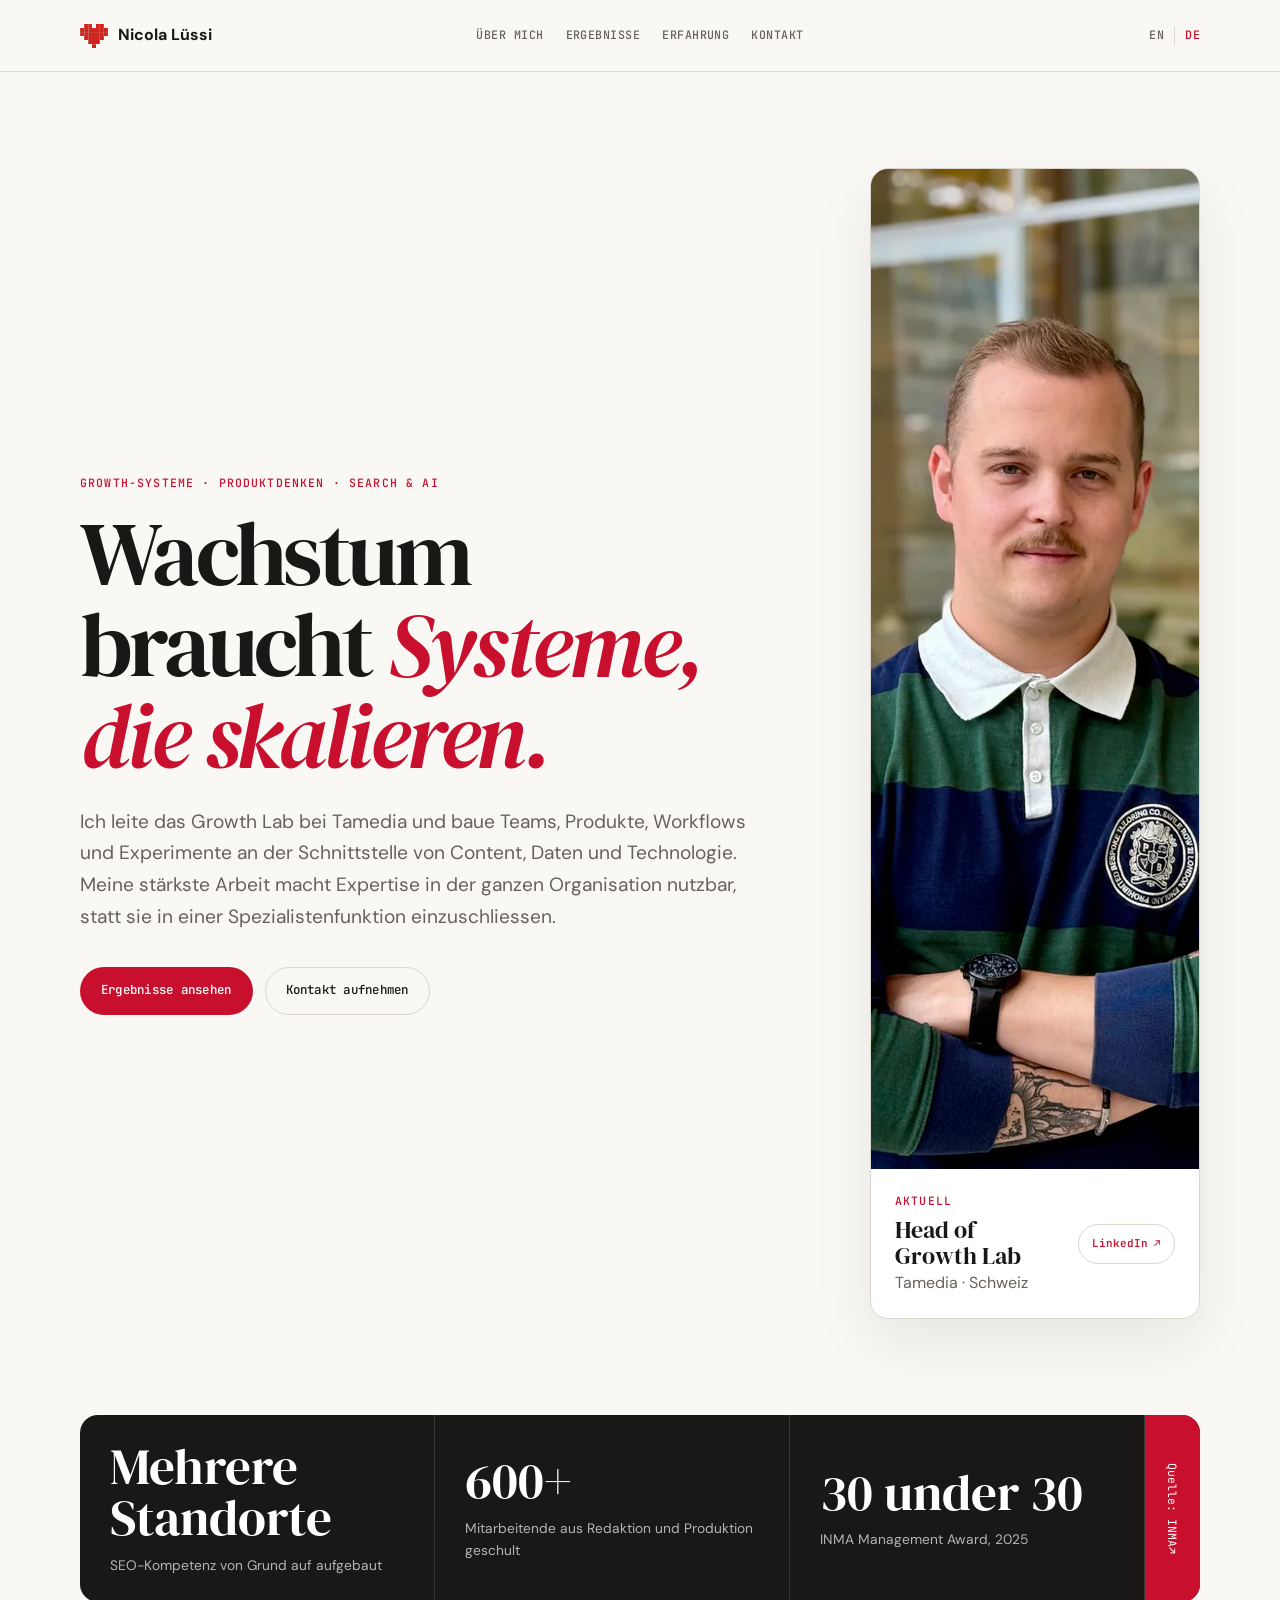
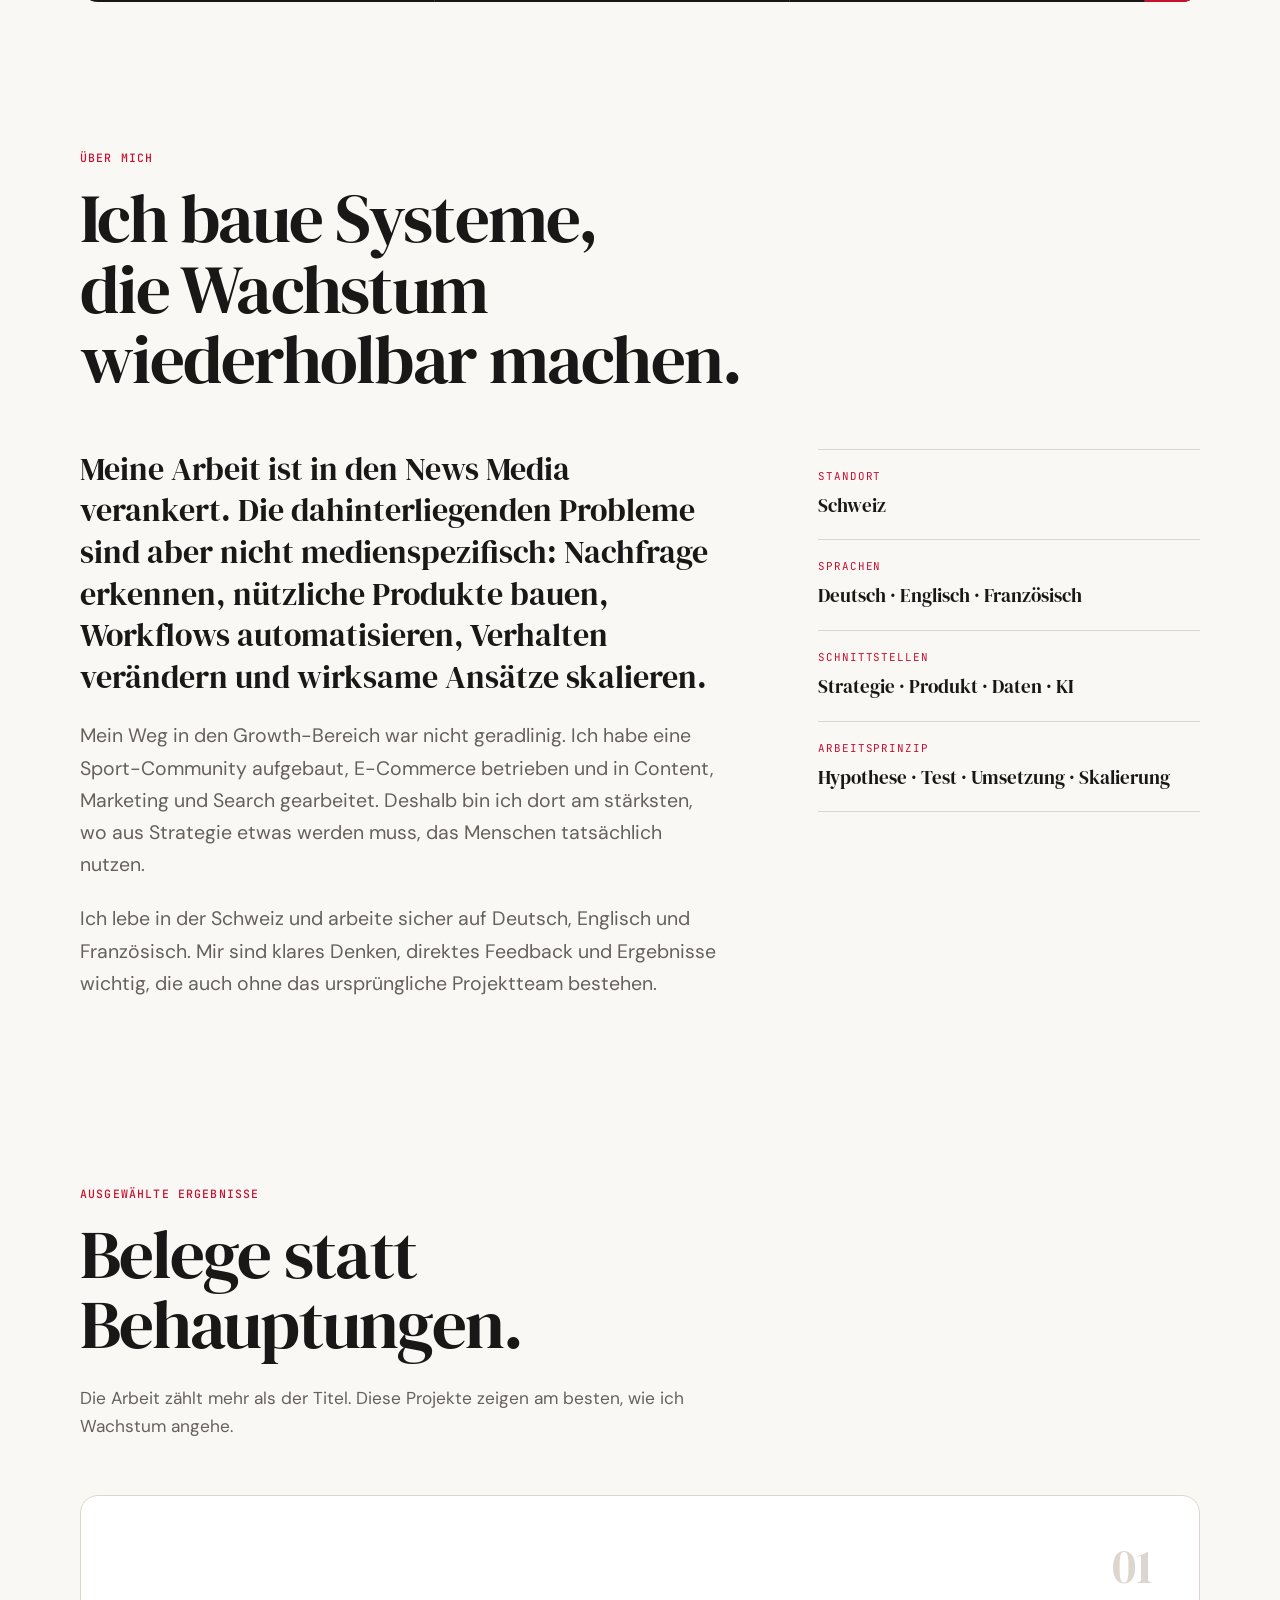
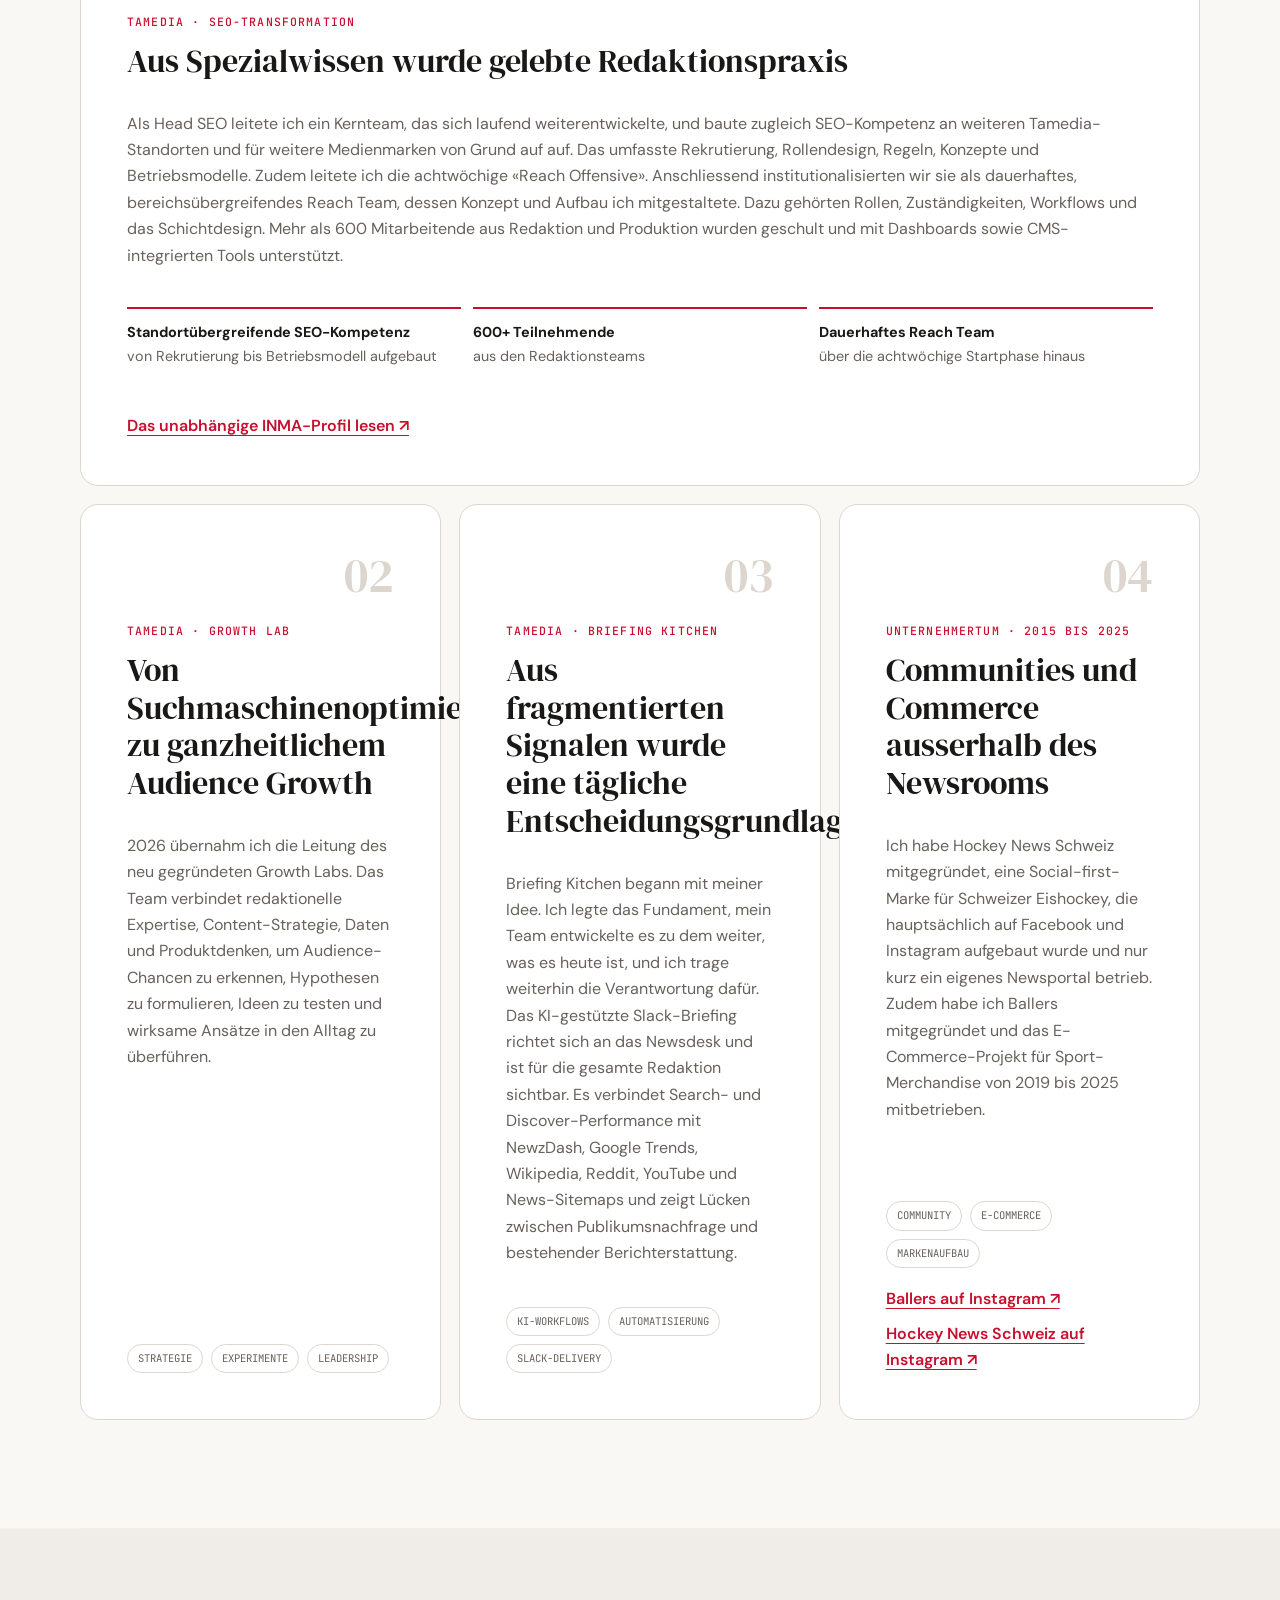
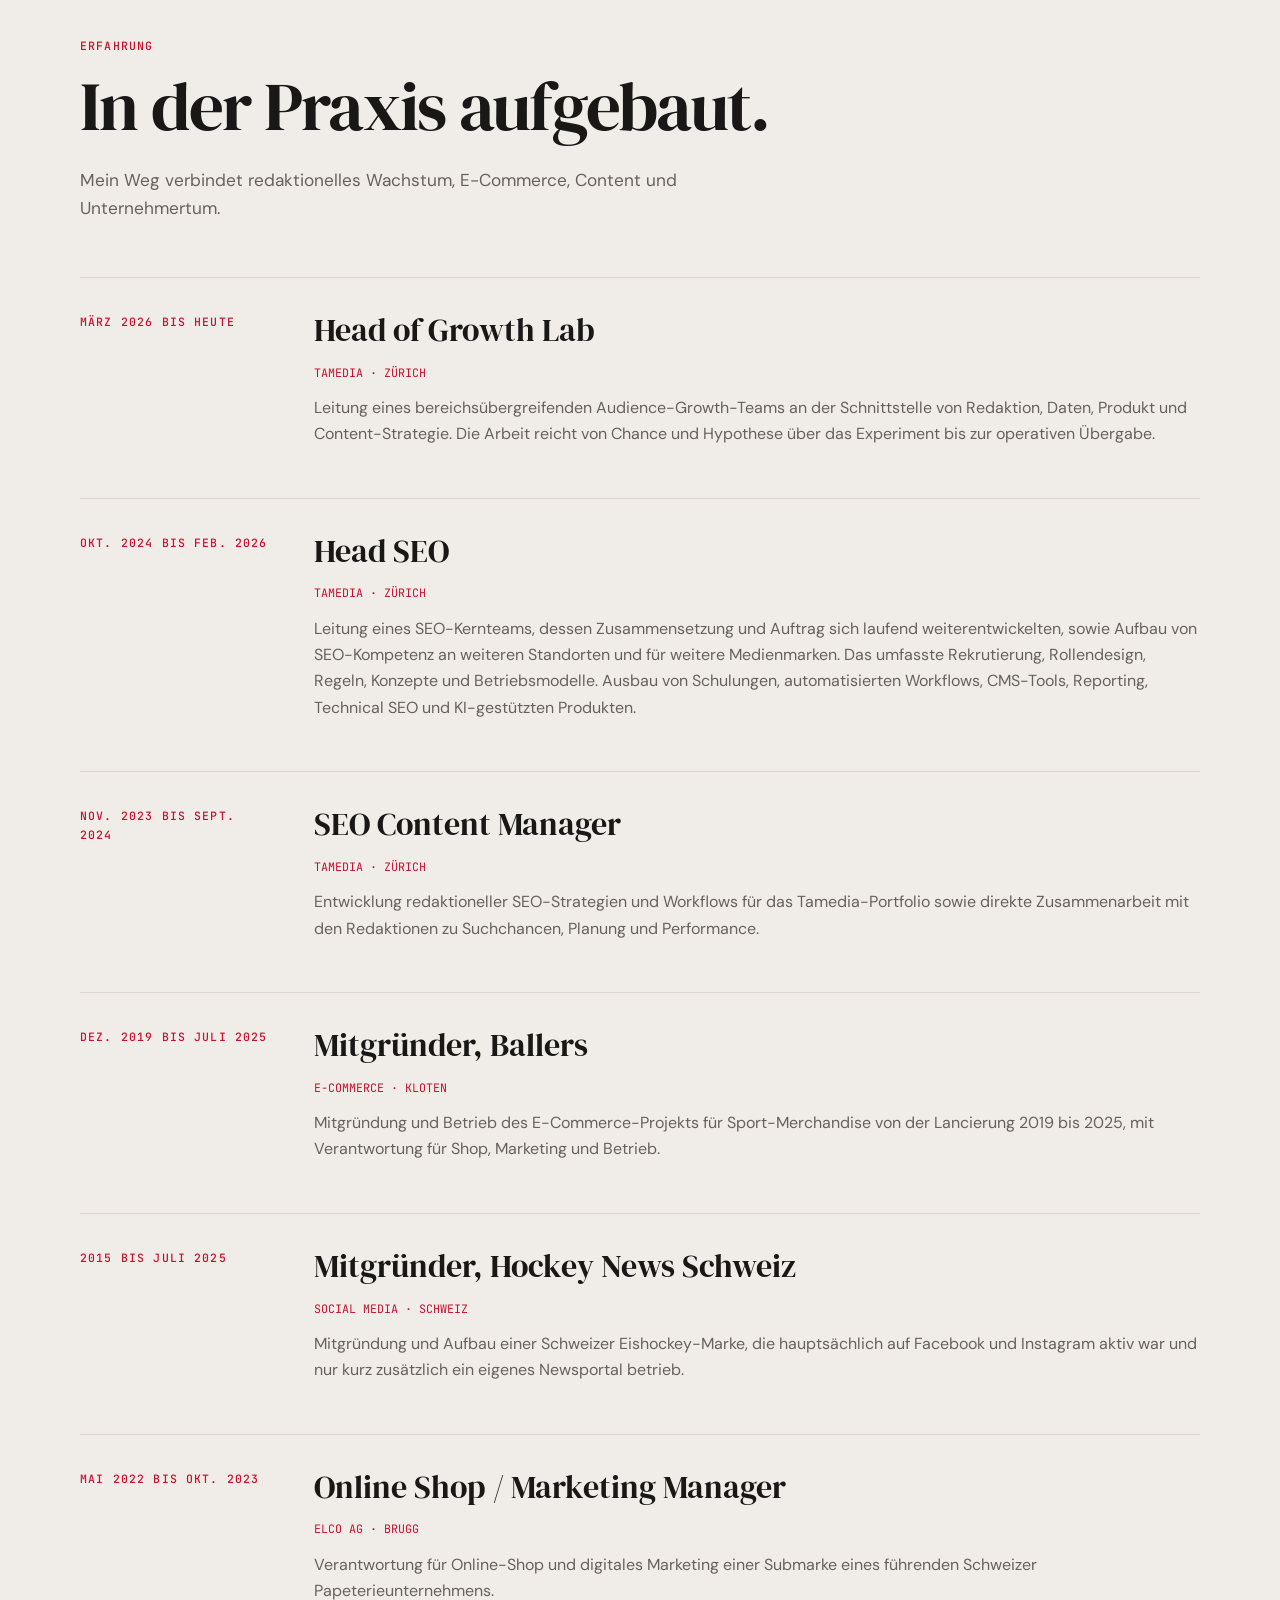
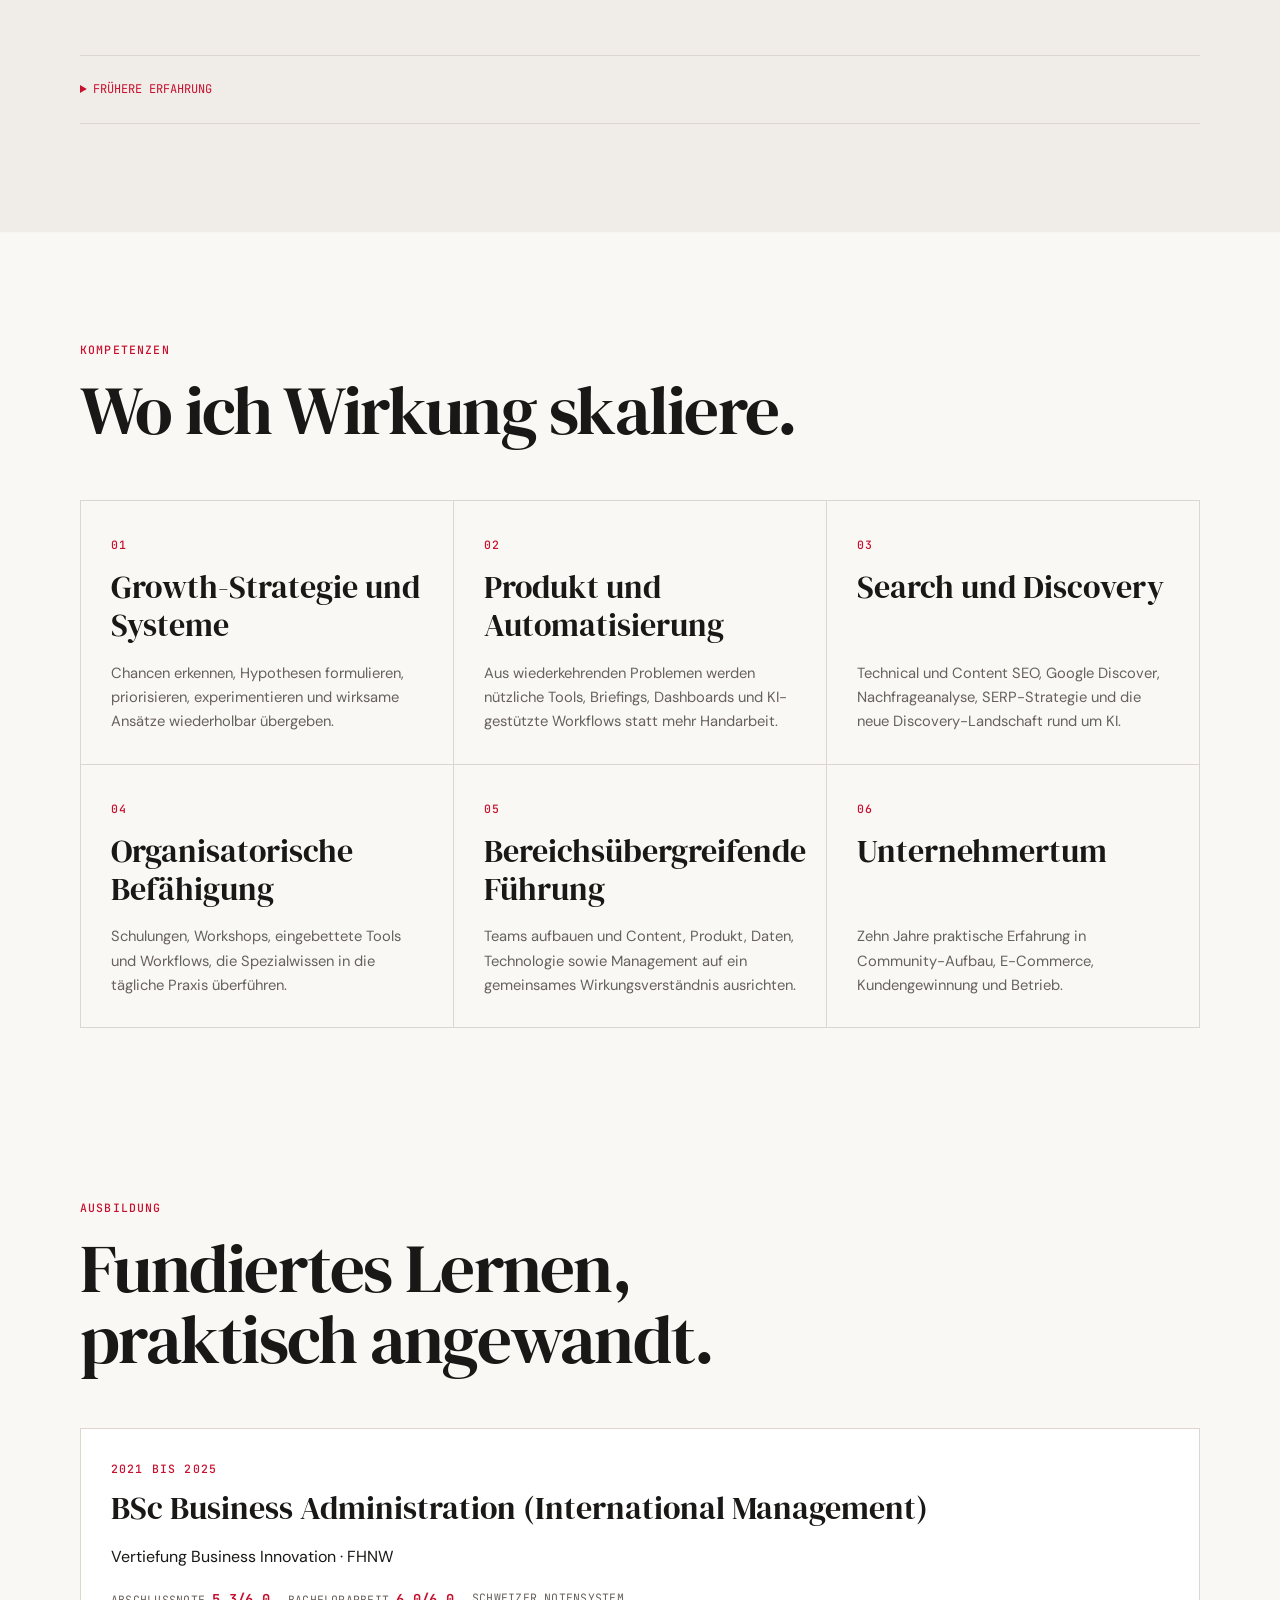
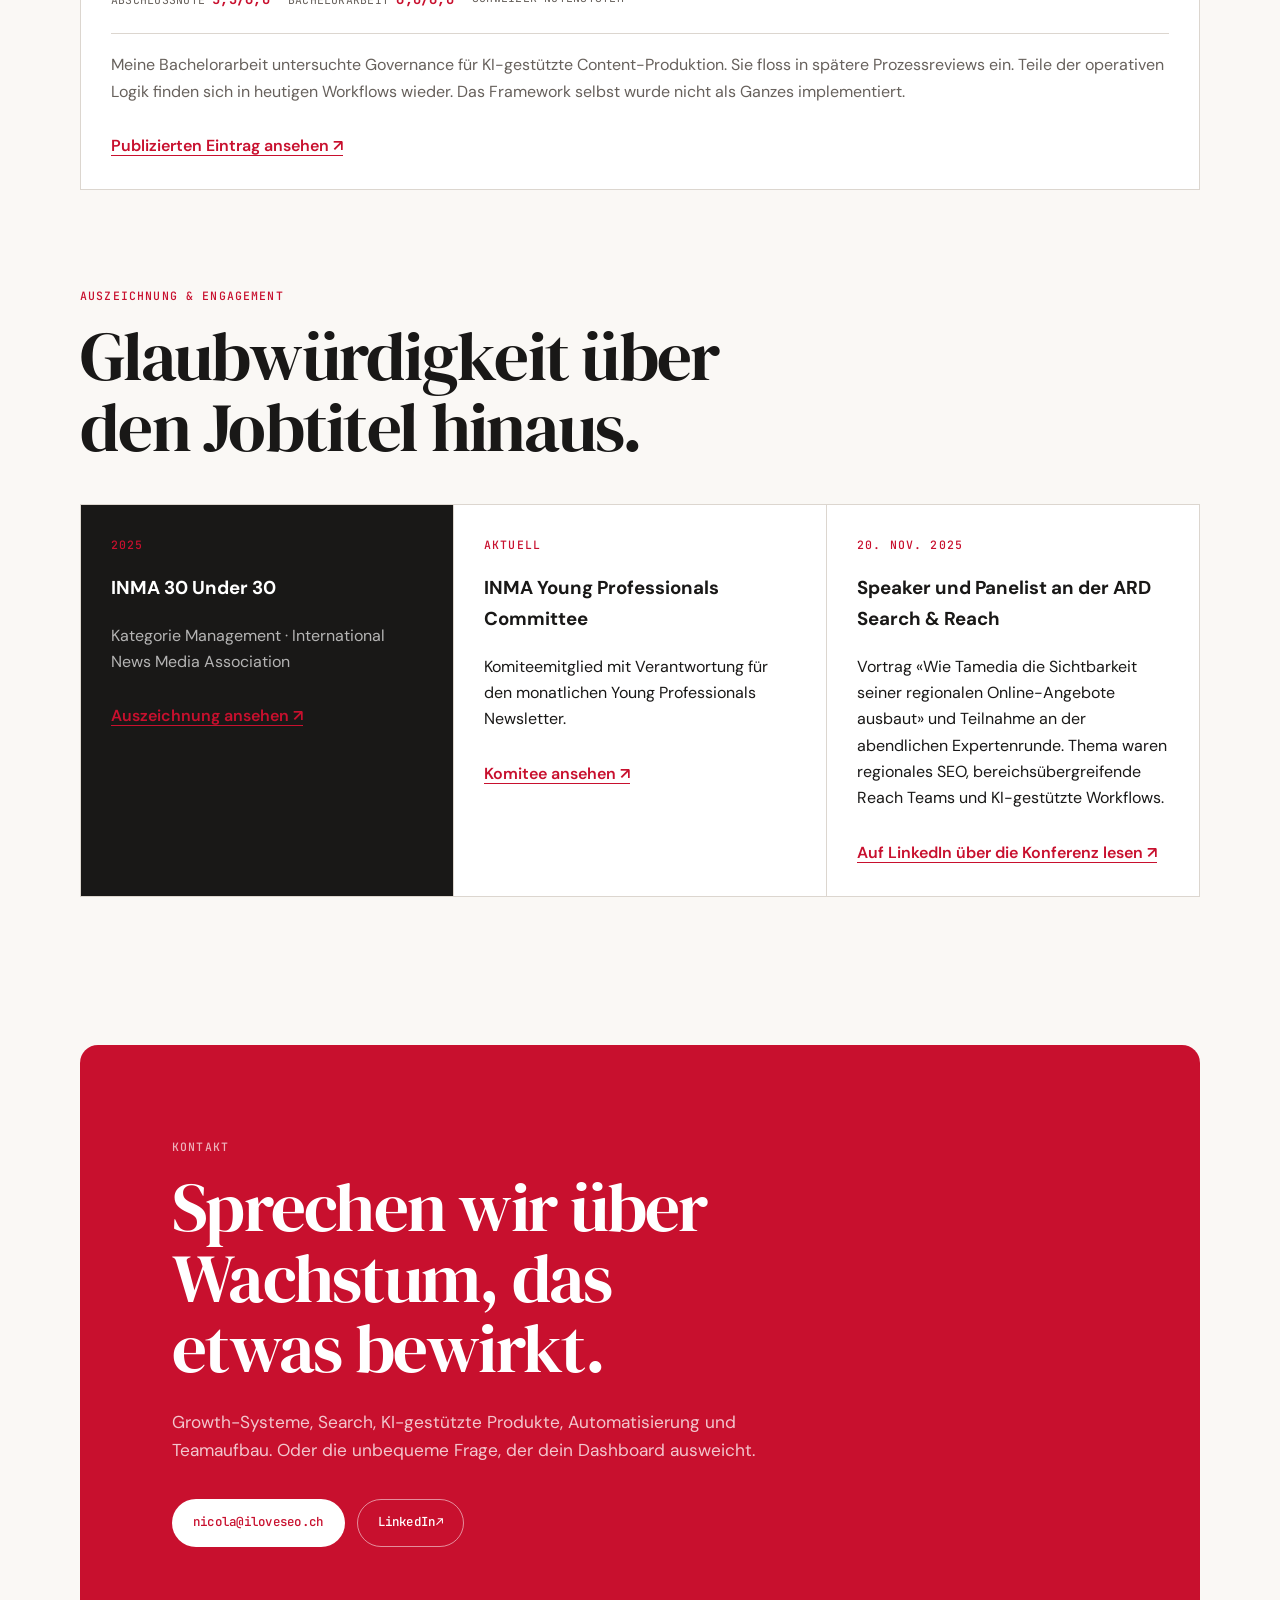
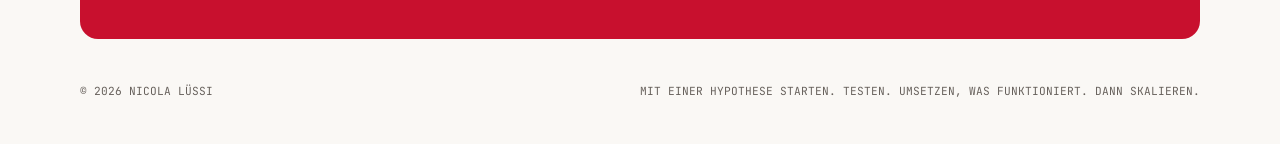
==== de/index.html @ eb721264 "Add bachelor degree and thesis grades" ====
<!doctype html>
<html lang="de">
<head>
  <meta charset="utf-8">
  <meta name="viewport" content="width=device-width, initial-scale=1">
  <title>Nicola Lüssi | Head of Growth Lab bei Tamedia</title>
  <meta name="description" content="Nicola Lüssi baut Growth-Systeme an der Schnittstelle von Strategie, Produkt, Suche, Daten, KI und organisatorischer Veränderung.">
  <meta name="author" content="Nicola Lüssi">
  <meta name="theme-color" content="#c8102e">

  <link rel="canonical" href="https://iloveseo.ch/de/">
  <link rel="alternate" hreflang="en" href="https://iloveseo.ch/">
  <link rel="alternate" hreflang="de" href="https://iloveseo.ch/de/">
  <link rel="alternate" hreflang="x-default" href="https://iloveseo.ch/">

  <meta property="og:type" content="profile">
  <meta property="og:title" content="Nicola Lüssi | Growth, Search, Product &amp; AI">
  <meta property="og:description" content="Head of Growth Lab bei Tamedia. Teams, Produkte und Systeme für komplexe Wachstumsprobleme.">
  <meta property="og:url" content="https://iloveseo.ch/de/">
  <meta property="og:site_name" content="Nicola Lüssi">
  <meta property="og:locale" content="de_CH">
  <meta property="og:locale:alternate" content="en_US">
  <meta property="og:image" content="https://iloveseo.ch/og-image.png">
  <meta property="og:image:width" content="1200">
  <meta property="og:image:height" content="630">
  <meta property="og:image:alt" content="Nicola Lüssi | Growth, Search, Product und AI">
  <meta property="profile:first_name" content="Nicola">
  <meta property="profile:last_name" content="Lüssi">

  <meta name="twitter:card" content="summary_large_image">
  <meta name="twitter:title" content="Nicola Lüssi | Growth, Search, Product &amp; AI">
  <meta name="twitter:description" content="Head of Growth Lab bei Tamedia. Teams, Produkte und Systeme für komplexe Wachstumsprobleme.">
  <meta name="twitter:image" content="https://iloveseo.ch/og-image.png">
  <meta name="twitter:image:alt" content="Nicola Lüssi | Growth, Search, Product und AI">

  <link rel="icon" href="/favicon.png" type="image/png">
  <link rel="apple-touch-icon" href="/apple-touch-icon.png">
  <link rel="preload" as="image" href="/nicola-luessi-portrait.webp" type="image/webp">
  <link rel="preconnect" href="https://fonts.googleapis.com">
  <link rel="preconnect" href="https://fonts.gstatic.com" crossorigin>
  <link href="https://fonts.googleapis.com/css2?family=DM+Serif+Display:ital@0;1&amp;family=DM+Sans:wght@400;500;600;700&amp;family=JetBrains+Mono:wght@400;500&amp;display=swap" rel="stylesheet">
  <link rel="stylesheet" href="/css/style.css">

  <script type="application/ld+json">
  {
    "@context": "https://schema.org",
    "@graph": [
      {
        "@type": "WebSite",
        "@id": "https://iloveseo.ch/#website",
        "url": "https://iloveseo.ch/",
        "name": "Nicola Lüssi",
        "inLanguage": ["en", "de"],
        "publisher": {"@id": "https://iloveseo.ch/#person"}
      },
      {
        "@type": "ProfilePage",
        "@id": "https://iloveseo.ch/de/#webpage",
        "url": "https://iloveseo.ch/de/",
        "name": "Nicola Lüssi | Head of Growth Lab bei Tamedia",
        "description": "Profil von Nicola Lüssi, Head of Growth Lab bei Tamedia und Growth Leader an der Schnittstelle von Strategie, Produkt, Suche, Daten und KI.",
        "inLanguage": "de",
        "dateModified": "2026-07-23",
        "isPartOf": {"@id": "https://iloveseo.ch/#website"},
        "mainEntity": {"@id": "https://iloveseo.ch/#person"}
      },
      {
        "@type": "Person",
        "@id": "https://iloveseo.ch/#person",
        "name": "Nicola Lüssi",
        "url": "https://iloveseo.ch/",
        "image": {
          "@type": "ImageObject",
          "url": "https://iloveseo.ch/nicola-luessi-portrait.webp",
          "width": 800,
          "height": 1000,
          "caption": "Porträt von Nicola Lüssi"
        },
        "jobTitle": "Head of Growth Lab",
        "description": "Growth Leader für Teams, Produkte und Betriebssysteme rund um Strategie, Suche, Daten, Automatisierung und KI.",
        "worksFor": {
          "@type": "Organization",
          "name": "Tamedia",
          "url": "https://www.tamedia.ch/"
        },
        "memberOf": {
          "@type": "Organization",
          "name": "INMA Young Professionals Committee",
          "url": "https://www.inma.org/Initiatives/Young-Professionals/#:~:text=wider%20INMA%20community.-,Committee,-The%20Board%20of"
        },
        "alumniOf": [
          {
            "@type": "CollegeOrUniversity",
            "name": "Fachhochschule Nordwestschweiz",
            "alternateName": "FHNW",
            "url": "https://www.fhnw.ch/"
          }
        ],
        "hasCredential": {
          "@type": "EducationalOccupationalCredential",
          "name": "Bachelor of Science FHNW in Business Administration (International Management)",
          "credentialCategory": "degree",
          "description": "Abschlussnote 5,3 von 6,0. Note der Bachelorarbeit 6,0 von 6,0 im Schweizer Notensystem.",
          "recognizedBy": {
            "@type": "CollegeOrUniversity",
            "name": "Fachhochschule Nordwestschweiz",
            "alternateName": "FHNW",
            "url": "https://www.fhnw.ch/"
          }
        },
        "knowsLanguage": ["de", "en", "fr"],
        "knowsAbout": [
          "Growth-Strategie",
          "Produktentwicklung",
          "Suchmaschinenoptimierung",
          "Datenbasierte Experimente",
          "Künstliche Intelligenz",
          "Automatisierung",
          "Organisatorische Veränderung",
          "Audience Development"
        ],
        "award": "INMA 30 Under 30 Award in Management (2025)",
        "sameAs": [
          "https://www.linkedin.com/in/nicolaluessi/"
        ],
        "subjectOf": [
          {
            "@type": "Article",
            "name": "INMA recognises global news media's next generation in 30 Under 30 Awards",
            "url": "https://www.inma.org/blogs/main/post.cfm/inma-recognises-global-news-media-s-next-generation-in-30-under-30-awards"
          },
          {
            "@type": "CreativeWork",
            "name": "AI-Driven Content Creation: Strategic Frameworks for Reaching New Audiences in Traditional Media",
            "url": "https://studierendenprojekte.wirtschaft.fhnw.ch/view/4086"
          }
        ]
      }
    ]
  }
  </script>
</head>
<body>
  <a class="skip-link" href="#main">Zum Hauptinhalt springen</a>

  <header class="site-header">
    <a class="site-brand" href="/de/" aria-label="Nicola Lüssi, Startseite">
      <img src="/heart-128.png" width="28" height="28" alt="">
      <span>Nicola Lüssi</span>
    </a>
    <nav class="primary-nav" aria-label="Hauptnavigation">
      <a href="#about">Über mich</a>
      <a href="#impact">Ergebnisse</a>
      <a href="#experience">Erfahrung</a>
      <a href="#contact">Kontakt</a>
    </nav>
    <nav class="language-nav" aria-label="Sprache">
      <a href="/" lang="en">EN</a>
      <a href="/de/" lang="de" aria-current="page">DE</a>
    </nav>
  </header>

  <main id="main">
    <section class="hero" aria-labelledby="hero-title">
      <div class="hero-copy">
        <p class="eyebrow">Growth-Systeme · Produktdenken · Search &amp; AI</p>
        <h1 id="hero-title">Wachstum braucht <em>Systeme, die skalieren.</em></h1>
        <p class="hero-intro">Ich leite das Growth Lab bei Tamedia und baue Teams, Produkte, Workflows und Experimente an der Schnittstelle von Content, Daten und Technologie. Meine stärkste Arbeit macht Expertise in der ganzen Organisation nutzbar, statt sie in einer Spezialistenfunktion einzuschliessen.</p>
        <div class="hero-actions">
          <a class="button button-primary" href="#impact">Ergebnisse ansehen</a>
          <a class="button button-secondary" href="mailto:nicola@iloveseo.ch">Kontakt aufnehmen</a>
        </div>
      </div>
      <figure class="portrait-card">
        <img src="/nicola-luessi-portrait.webp" width="800" height="1000" alt="Porträt von Nicola Lüssi" fetchpriority="high" decoding="async">
        <figcaption>
          <div>
            <p class="hero-card-label">Aktuell</p>
            <p class="hero-card-role">Head of Growth Lab</p>
            <p class="hero-card-org">Tamedia · Schweiz</p>
          </div>
          <a href="https://www.linkedin.com/in/nicolaluessi/" target="_blank" rel="noopener noreferrer"><span>LinkedIn</span> <span aria-hidden="true">↗</span></a>
        </figcaption>
      </figure>
    </section>

    <section class="proof-strip" aria-label="Ausgewählte Ergebnisse">
      <div class="proof-item">
        <strong>Mehrere Standorte</strong>
        <span>SEO-Kompetenz von Grund auf aufgebaut</span>
      </div>
      <div class="proof-item">
        <strong>600+</strong>
        <span>Mitarbeitende aus Redaktion und Produktion geschult</span>
      </div>
      <div class="proof-item">
        <strong>30 under 30</strong>
        <span>INMA Management Award, 2025</span>
      </div>
      <a class="proof-source" href="https://www.inma.org/blogs/main/post.cfm/inma-recognises-global-news-media-s-next-generation-in-30-under-30-awards" target="_blank" rel="noopener noreferrer">
        Quelle: INMA <span aria-hidden="true">↗</span>
      </a>
    </section>

    <section class="section about" id="about" aria-labelledby="about-title">
      <div class="section-heading">
        <p class="eyebrow">Über mich</p>
        <h2 id="about-title">Ich baue Systeme, die Wachstum wiederholbar machen.</h2>
      </div>
      <div class="about-layout">
        <div class="about-copy">
          <p>Meine Arbeit ist in den News Media verankert. Die dahinterliegenden Probleme sind aber nicht medienspezifisch: Nachfrage erkennen, nützliche Produkte bauen, Workflows automatisieren, Verhalten verändern und wirksame Ansätze skalieren.</p>
          <p>Mein Weg in den Growth-Bereich war nicht geradlinig. Ich habe eine Sport-Community aufgebaut, E-Commerce betrieben und in Content, Marketing und Search gearbeitet. Deshalb bin ich dort am stärksten, wo aus Strategie etwas werden muss, das Menschen tatsächlich nutzen.</p>
          <p>Ich lebe in der Schweiz und arbeite sicher auf Deutsch, Englisch und Französisch. Mir sind klares Denken, direktes Feedback und Ergebnisse wichtig, die auch ohne das ursprüngliche Projektteam bestehen.</p>
        </div>
        <dl class="about-facts">
          <div><dt>Standort</dt><dd>Schweiz</dd></div>
          <div><dt>Sprachen</dt><dd>Deutsch · Englisch · Französisch</dd></div>
          <div><dt>Schnittstellen</dt><dd>Strategie · Produkt · Daten · KI</dd></div>
          <div><dt>Arbeitsprinzip</dt><dd>Hypothese · Test · Umsetzung · Skalierung</dd></div>
        </dl>
      </div>
    </section>

    <section class="section" id="impact" aria-labelledby="impact-title">
      <div class="section-heading">
        <p class="eyebrow">Ausgewählte Ergebnisse</p>
        <h2 id="impact-title">Belege statt Behauptungen.</h2>
        <p>Die Arbeit zählt mehr als der Titel. Diese Projekte zeigen am besten, wie ich Wachstum angehe.</p>
      </div>

      <div class="impact-grid">
        <article class="impact-card impact-card-featured">
          <div class="card-number" aria-hidden="true">01</div>
          <p class="card-kicker">Tamedia · SEO-Transformation</p>
          <h3>Aus Spezialwissen wurde gelebte Redaktionspraxis</h3>
          <p>Als Head SEO leitete ich ein Kernteam, das sich laufend weiterentwickelte, und baute zugleich SEO-Kompetenz an weiteren Tamedia-Standorten und für weitere Medienmarken von Grund auf auf. Das umfasste Rekrutierung, Rollendesign, Regeln, Konzepte und Betriebsmodelle. Zudem leitete ich die achtwöchige «Reach Offensive». Anschliessend institutionalisierten wir sie als dauerhaftes, bereichsübergreifendes Reach Team, dessen Konzept und Aufbau ich mitgestaltete. Dazu gehörten Rollen, Zuständigkeiten, Workflows und das Schichtdesign. Mehr als 600 Mitarbeitende aus Redaktion und Produktion wurden geschult und mit Dashboards sowie CMS-integrierten Tools unterstützt.</p>
          <ul class="outcome-list">
            <li><strong>Standortübergreifende SEO-Kompetenz</strong> von Rekrutierung bis Betriebsmodell aufgebaut</li>
            <li><strong>600+ Teilnehmende</strong> aus den Redaktionsteams</li>
            <li><strong>Dauerhaftes Reach Team</strong> über die achtwöchige Startphase hinaus</li>
          </ul>
          <a class="text-link" href="https://www.inma.org/blogs/main/post.cfm/inma-recognises-global-news-media-s-next-generation-in-30-under-30-awards" target="_blank" rel="noopener noreferrer">
            Das unabhängige INMA-Profil lesen <span aria-hidden="true">↗</span>
          </a>
        </article>

        <article class="impact-card">
          <div class="card-number" aria-hidden="true">02</div>
          <p class="card-kicker">Tamedia · Growth Lab</p>
          <h3>Von Suchmaschinenoptimierung zu ganzheitlichem Audience Growth</h3>
          <p>2026 übernahm ich die Leitung des neu gegründeten Growth Labs. Das Team verbindet redaktionelle Expertise, Content-Strategie, Daten und Produktdenken, um Audience-Chancen zu erkennen, Hypothesen zu formulieren, Ideen zu testen und wirksame Ansätze in den Alltag zu überführen.</p>
          <div class="tag-list" aria-label="Themen">
            <span>Strategie</span><span>Experimente</span><span>Leadership</span>
          </div>
        </article>

        <article class="impact-card">
          <div class="card-number" aria-hidden="true">03</div>
          <p class="card-kicker">Tamedia · Briefing Kitchen</p>
          <h3>Aus fragmentierten Signalen wurde eine tägliche Entscheidungsgrundlage</h3>
          <p>Briefing Kitchen begann mit meiner Idee. Ich legte das Fundament, mein Team entwickelte es zu dem weiter, was es heute ist, und ich trage weiterhin die Verantwortung dafür. Das KI-gestützte Slack-Briefing richtet sich an das Newsdesk und ist für die gesamte Redaktion sichtbar. Es verbindet Search- und Discover-Performance mit NewzDash, Google Trends, Wikipedia, Reddit, YouTube und News-Sitemaps und zeigt Lücken zwischen Publikumsnachfrage und bestehender Berichterstattung.</p>
          <div class="tag-list" aria-label="Themen">
            <span>KI-Workflows</span><span>Automatisierung</span><span>Slack-Delivery</span>
          </div>
        </article>

        <article class="impact-card">
          <div class="card-number" aria-hidden="true">04</div>
          <p class="card-kicker">Unternehmertum · 2015 bis 2025</p>
          <h3>Communities und Commerce ausserhalb des Newsrooms</h3>
          <p>Ich habe Hockey News Schweiz mitgegründet, eine Social-first-Marke für Schweizer Eishockey, die hauptsächlich auf Facebook und Instagram aufgebaut wurde und nur kurz ein eigenes Newsportal betrieb. Zudem habe ich Ballers mitgegründet und das E-Commerce-Projekt für Sport-Merchandise von 2019 bis 2025 mitbetrieben.</p>
          <div class="tag-list" aria-label="Themen">
            <span>Community</span><span>E-Commerce</span><span>Markenaufbau</span>
          </div>
          <div class="card-links" aria-label="Profile der Projekte">
            <a href="https://www.instagram.com/ballers.ch/" target="_blank" rel="noopener noreferrer">Ballers auf Instagram <span aria-hidden="true">↗</span></a>
            <a href="https://www.instagram.com/hockey_news_schweiz/" target="_blank" rel="noopener noreferrer">Hockey News Schweiz auf Instagram <span aria-hidden="true">↗</span></a>
          </div>
        </article>
      </div>
    </section>

    <section class="section section-tinted" id="experience" aria-labelledby="experience-title">
      <div class="section-heading">
        <p class="eyebrow">Erfahrung</p>
        <h2 id="experience-title">In der Praxis aufgebaut.</h2>
        <p>Mein Weg verbindet redaktionelles Wachstum, E-Commerce, Content und Unternehmertum.</p>
      </div>

      <div class="timeline">
        <article class="timeline-item">
          <p class="timeline-date">März 2026 bis heute</p>
          <div>
            <h3>Head of Growth Lab</h3>
            <p class="timeline-org">Tamedia · Zürich</p>
            <p>Leitung eines bereichsübergreifenden Audience-Growth-Teams an der Schnittstelle von Redaktion, Daten, Produkt und Content-Strategie. Die Arbeit reicht von Chance und Hypothese über das Experiment bis zur operativen Übergabe.</p>
          </div>
        </article>
        <article class="timeline-item">
          <p class="timeline-date">Okt. 2024 bis Feb. 2026</p>
          <div>
            <h3>Head SEO</h3>
            <p class="timeline-org">Tamedia · Zürich</p>
            <p>Leitung eines SEO-Kernteams, dessen Zusammensetzung und Auftrag sich laufend weiterentwickelten, sowie Aufbau von SEO-Kompetenz an weiteren Standorten und für weitere Medienmarken. Das umfasste Rekrutierung, Rollendesign, Regeln, Konzepte und Betriebsmodelle. Ausbau von Schulungen, automatisierten Workflows, CMS-Tools, Reporting, Technical SEO und KI-gestützten Produkten.</p>
          </div>
        </article>
        <article class="timeline-item">
          <p class="timeline-date">Nov. 2023 bis Sept. 2024</p>
          <div>
            <h3>SEO Content Manager</h3>
            <p class="timeline-org">Tamedia · Zürich</p>
            <p>Entwicklung redaktioneller SEO-Strategien und Workflows für das Tamedia-Portfolio sowie direkte Zusammenarbeit mit den Redaktionen zu Suchchancen, Planung und Performance.</p>
          </div>
        </article>
        <article class="timeline-item">
          <p class="timeline-date">Dez. 2019 bis Juli 2025</p>
          <div>
            <h3>Mitgründer, Ballers</h3>
            <p class="timeline-org">E-Commerce · Kloten</p>
            <p>Mitgründung und Betrieb des E-Commerce-Projekts für Sport-Merchandise von der Lancierung 2019 bis 2025, mit Verantwortung für Shop, Marketing und Betrieb.</p>
          </div>
        </article>
        <article class="timeline-item">
          <p class="timeline-date">2015 bis Juli 2025</p>
          <div>
            <h3>Mitgründer, Hockey News Schweiz</h3>
            <p class="timeline-org">Social Media · Schweiz</p>
            <p>Mitgründung und Aufbau einer Schweizer Eishockey-Marke, die hauptsächlich auf Facebook und Instagram aktiv war und nur kurz zusätzlich ein eigenes Newsportal betrieb.</p>
          </div>
        </article>
        <article class="timeline-item">
          <p class="timeline-date">Mai 2022 bis Okt. 2023</p>
          <div>
            <h3>Online Shop / Marketing Manager</h3>
            <p class="timeline-org">ELCO AG · Brugg</p>
            <p>Verantwortung für Online-Shop und digitales Marketing einer Submarke eines führenden Schweizer Papeterieunternehmens.</p>
          </div>
        </article>
        <details class="earlier-experience">
          <summary>Frühere Erfahrung</summary>
          <div class="earlier-grid">
            <div>
              <p class="timeline-date">2019 bis 2021</p>
              <h3>Kaufmännische Lehre</h3>
              <p class="timeline-org">ELCO AG · Brugg</p>
            </div>
            <div>
              <p class="timeline-date">2017 bis 2018</p>
              <h3>Militärdienst</h3>
              <p class="timeline-org">Schweizer Armee · Dübendorf</p>
            </div>
          </div>
        </details>
      </div>
    </section>

    <section class="section" id="capabilities" aria-labelledby="capabilities-title">
      <div class="section-heading">
        <p class="eyebrow">Kompetenzen</p>
        <h2 id="capabilities-title">Wo ich Wirkung skaliere.</h2>
      </div>
      <div class="capability-grid">
        <article>
          <span class="capability-index">01</span>
          <h3>Growth-Strategie und Systeme</h3>
          <p>Chancen erkennen, Hypothesen formulieren, priorisieren, experimentieren und wirksame Ansätze wiederholbar übergeben.</p>
        </article>
        <article>
          <span class="capability-index">02</span>
          <h3>Produkt und Automatisierung</h3>
          <p>Aus wiederkehrenden Problemen werden nützliche Tools, Briefings, Dashboards und KI-gestützte Workflows statt mehr Handarbeit.</p>
        </article>
        <article>
          <span class="capability-index">03</span>
          <h3>Search und Discovery</h3>
          <p>Technical und Content SEO, Google Discover, Nachfrageanalyse, SERP-Strategie und die neue Discovery-Landschaft rund um KI.</p>
        </article>
        <article>
          <span class="capability-index">04</span>
          <h3>Organisatorische Befähigung</h3>
          <p>Schulungen, Workshops, eingebettete Tools und Workflows, die Spezialwissen in die tägliche Praxis überführen.</p>
        </article>
        <article>
          <span class="capability-index">05</span>
          <h3>Bereichsübergreifende Führung</h3>
          <p>Teams aufbauen und Content, Produkt, Daten, Technologie sowie Management auf ein gemeinsames Wirkungsverständnis ausrichten.</p>
        </article>
        <article>
          <span class="capability-index">06</span>
          <h3>Unternehmertum</h3>
          <p>Zehn Jahre praktische Erfahrung in Community-Aufbau, E-Commerce, Kundengewinnung und Betrieb.</p>
        </article>
      </div>
    </section>

    <section class="section education" aria-labelledby="education-title">
      <div class="section-heading">
        <p class="eyebrow">Ausbildung</p>
        <h2 id="education-title">Fundiertes Lernen, praktisch angewandt.</h2>
      </div>
      <div class="education-grid">
        <article>
          <p class="timeline-date">2021 bis 2025</p>
          <h3>BSc Business Administration (International Management)</h3>
          <p>Vertiefung Business Innovation · FHNW</p>
          <p class="education-grade">
            <span>Abschlussnote <strong>5,3/6,0</strong></span>
            <span>Bachelorarbeit <strong>6,0/6,0</strong></span>
            <span>Schweizer Notensystem</span>
          </p>
          <p class="education-note">Meine Bachelorarbeit untersuchte Governance für KI-gestützte Content-Produktion. Sie floss in spätere Prozessreviews ein. Teile der operativen Logik finden sich in heutigen Workflows wieder. Das Framework selbst wurde nicht als Ganzes implementiert.</p>
          <a href="https://studierendenprojekte.wirtschaft.fhnw.ch/view/4086" target="_blank" rel="noopener noreferrer">Publizierten Eintrag ansehen <span aria-hidden="true">↗</span></a>
        </article>
      </div>

      <section class="recognition-block" aria-labelledby="recognition-title">
        <div class="section-heading">
          <p class="eyebrow">Auszeichnung &amp; Engagement</p>
          <h2 id="recognition-title">Glaubwürdigkeit über den Jobtitel hinaus.</h2>
        </div>
        <div class="recognition-grid">
          <article class="award-card">
            <p class="timeline-date">2025</p>
            <h3>INMA 30 Under 30</h3>
            <p>Kategorie Management · International News Media Association</p>
            <a href="https://www.inma.org/blogs/main/post.cfm/inma-recognises-global-news-media-s-next-generation-in-30-under-30-awards" target="_blank" rel="noopener noreferrer">Auszeichnung ansehen <span aria-hidden="true">↗</span></a>
          </article>
          <article>
            <p class="timeline-date">Aktuell</p>
            <h3>INMA Young Professionals Committee</h3>
            <p>Komiteemitglied mit Verantwortung für den monatlichen Young Professionals Newsletter.</p>
            <a href="https://www.inma.org/Initiatives/Young-Professionals/#:~:text=wider%20INMA%20community.-,Committee,-The%20Board%20of" target="_blank" rel="noopener noreferrer">Komitee ansehen <span aria-hidden="true">↗</span></a>
          </article>
          <article>
            <p class="timeline-date">20. Nov. 2025</p>
            <h3>Speaker und Panelist an der ARD Search &amp; Reach</h3>
            <p>Vortrag «Wie Tamedia die Sichtbarkeit seiner regionalen Online-Angebote ausbaut» und Teilnahme an der abendlichen Expertenrunde. Thema waren regionales SEO, bereichsübergreifende Reach Teams und KI-gestützte Workflows.</p>
            <a href="https://de.linkedin.com/posts/polasarah_heute-m%C3%B6chte-ich-einmal-zur%C3%BCckblicken-auf-activity-7400115447326728193-h7hP" target="_blank" rel="noopener noreferrer">Auf LinkedIn über die Konferenz lesen <span aria-hidden="true">↗</span></a>
          </article>
        </div>
      </section>
    </section>

    <section class="contact" id="contact" aria-labelledby="contact-title">
      <p class="eyebrow">Kontakt</p>
      <h2 id="contact-title">Sprechen wir über Wachstum, das etwas bewirkt.</h2>
      <p>Growth-Systeme, Search, KI-gestützte Produkte, Automatisierung und Teamaufbau. Oder die unbequeme Frage, der dein Dashboard ausweicht.</p>
      <div class="contact-links">
        <a class="button button-light" href="mailto:nicola@iloveseo.ch">nicola@iloveseo.ch</a>
        <a class="button button-outline-light" href="https://www.linkedin.com/in/nicolaluessi/" target="_blank" rel="noopener noreferrer">LinkedIn <span aria-hidden="true">↗</span></a>
      </div>
    </section>
  </main>

  <footer class="site-footer">
    <p>© 2026 Nicola Lüssi</p>
    <p>Mit einer Hypothese starten. Testen. Umsetzen, was funktioniert. Dann skalieren.</p>
  </footer>
</body>
</html>
---- css/style.css ----
:root {
  --bg: #faf8f5;
  --surface: #f0ede8;
  --paper: #ffffff;
  --ink: #191817;
  --muted: #67615c;
  --red: #c8102e;
  --red-dark: #a50c25;
  --line: #dcd6cf;
  --serif: "DM Serif Display", Georgia, serif;
  --sans: "DM Sans", -apple-system, BlinkMacSystemFont, "Segoe UI", sans-serif;
  --mono: "JetBrains Mono", "SFMono-Regular", Consolas, monospace;
  --content: 1120px;
  --radius: 18px;
  --shadow: 0 24px 60px rgba(25, 24, 23, 0.08);
}

*,
*::before,
*::after {
  box-sizing: border-box;
}

html {
  scroll-behavior: smooth;
  scroll-padding-top: 96px;
}

body {
  margin: 0;
  overflow-x: hidden;
  background: var(--bg);
  color: var(--ink);
  font-family: var(--sans);
  font-size: 16px;
  line-height: 1.65;
  -webkit-font-smoothing: antialiased;
}

img {
  display: block;
  max-width: 100%;
}

a {
  color: inherit;
}

::selection {
  background: var(--red);
  color: #fff;
}

:focus-visible {
  outline: 3px solid var(--red);
  outline-offset: 4px;
}

.skip-link {
  position: fixed;
  top: 12px;
  left: 12px;
  z-index: 1000;
  transform: translateY(-160%);
  border-radius: 8px;
  background: var(--ink);
  color: #fff;
  padding: 10px 16px;
  font-family: var(--mono);
  font-size: 0.8rem;
  text-decoration: none;
}

.skip-link:focus {
  transform: translateY(0);
}

.site-header {
  position: sticky;
  top: 0;
  z-index: 100;
  display: grid;
  grid-template-columns: 1fr auto 1fr;
  align-items: center;
  gap: 28px;
  min-height: 72px;
  padding: 12px max(24px, calc((100vw - var(--content)) / 2));
  border-bottom: 1px solid rgba(220, 214, 207, 0.9);
  background: rgba(250, 248, 245, 0.92);
  backdrop-filter: blur(16px);
}

.site-brand {
  display: inline-flex;
  align-items: center;
  gap: 10px;
  width: fit-content;
  font-weight: 700;
  text-decoration: none;
}

.site-brand img,
.pixel-heart {
  image-rendering: pixelated;
}

.primary-nav,
.language-nav {
  display: flex;
  align-items: center;
  gap: 22px;
}

.primary-nav a,
.language-nav a {
  color: var(--muted);
  font-family: var(--mono);
  font-size: 0.73rem;
  font-weight: 500;
  letter-spacing: 0.04em;
  text-decoration: none;
  text-transform: uppercase;
}

.primary-nav a:hover,
.language-nav a:hover,
.language-nav a[aria-current="page"] {
  color: var(--red);
}

.language-nav {
  justify-self: end;
  gap: 10px;
}

.language-nav a + a {
  border-left: 1px solid var(--line);
  padding-left: 10px;
}

.hero,
.section,
.site-footer {
  width: min(calc(100% - 48px), var(--content));
  margin-inline: auto;
}

.hero {
  display: grid;
  grid-template-columns: minmax(0, 1fr) minmax(250px, 330px);
  gap: clamp(48px, 8vw, 112px);
  align-items: center;
  min-height: calc(100svh - 72px);
  padding-block: 96px;
}

.hero > * {
  min-width: 0;
}

.eyebrow,
.card-kicker,
.hero-card-label,
.timeline-date,
.capability-index {
  margin: 0;
  color: var(--red);
  font-family: var(--mono);
  font-size: 0.72rem;
  font-weight: 500;
  letter-spacing: 0.1em;
  text-transform: uppercase;
}

.hero h1,
.section-heading h2,
.contact h2 {
  margin: 16px 0 24px;
  font-family: var(--serif);
  font-weight: 400;
  line-height: 1.02;
  text-wrap: balance;
}

.hero h1 {
  max-width: 820px;
  font-size: clamp(3.25rem, 7vw, 6.8rem);
  letter-spacing: -0.035em;
}

.hero h1 em {
  color: var(--red);
  font-weight: 400;
}

.hero-intro {
  max-width: 720px;
  margin: 0;
  color: var(--muted);
  font-size: clamp(1.08rem, 1.5vw, 1.25rem);
}

.hero-actions,
.contact-links {
  display: flex;
  flex-wrap: wrap;
  gap: 12px;
  margin-top: 34px;
}

.button {
  display: inline-flex;
  align-items: center;
  justify-content: center;
  min-height: 48px;
  border: 1px solid transparent;
  border-radius: 999px;
  padding: 11px 20px;
  font-family: var(--mono);
  font-size: 0.78rem;
  font-weight: 500;
  letter-spacing: 0.02em;
  text-decoration: none;
  transition: transform 160ms ease, background-color 160ms ease, color 160ms ease;
}

.button:hover {
  transform: translateY(-2px);
}

.button-primary {
  background: var(--red);
  color: #fff;
}

.button-primary:hover {
  background: var(--red-dark);
}

.button-secondary {
  border-color: var(--line);
  background: transparent;
}

.button-secondary:hover {
  border-color: var(--ink);
}

.portrait-card {
  position: relative;
  overflow: hidden;
  margin: 0;
  border: 1px solid var(--line);
  border-radius: var(--radius);
  background: var(--paper);
  box-shadow: var(--shadow);
}

.portrait-card > img {
  width: 100%;
  aspect-ratio: 4 / 5;
  object-fit: cover;
}

.portrait-card figcaption {
  display: flex;
  align-items: center;
  justify-content: space-between;
  gap: 20px;
  padding: 22px 24px;
}

.hero-card-role {
  margin: 7px 0 1px;
  font-family: var(--serif);
  font-size: 1.5rem;
  line-height: 1.08;
}

.hero-card-org {
  margin: 0;
  color: var(--muted);
}

.portrait-card figcaption > a,
.text-link,
.award-card a {
  color: var(--red);
  font-weight: 600;
  text-underline-offset: 4px;
}

.portrait-card figcaption > a {
  display: inline-flex;
  flex: 0 0 auto;
  align-items: center;
  justify-content: center;
  gap: 6px;
  min-height: 40px;
  padding: 0 13px;
  border: 1px solid var(--line);
  border-radius: 999px;
  font-family: var(--mono);
  font-size: 0.68rem;
  text-decoration: none;
}

.proof-strip {
  display: grid;
  grid-template-columns: repeat(3, 1fr) auto;
  align-items: stretch;
  width: min(calc(100% - 48px), var(--content));
  margin: 0 auto 38px;
  overflow: hidden;
  border-radius: var(--radius);
  background: var(--ink);
  color: #fff;
}

.proof-item {
  display: flex;
  flex-direction: column;
  justify-content: center;
  min-height: 142px;
  padding: 26px 30px;
  border-right: 1px solid rgba(255, 255, 255, 0.14);
}

.proof-item strong {
  font-family: var(--serif);
  font-size: clamp(2.1rem, 4vw, 3.25rem);
  font-weight: 400;
  line-height: 1;
}

.proof-item span {
  margin-top: 10px;
  color: rgba(255, 255, 255, 0.68);
  font-size: 0.86rem;
}

.proof-source {
  display: flex;
  align-items: center;
  justify-content: center;
  padding: 18px;
  background: var(--red);
  font-family: var(--mono);
  font-size: 0.72rem;
  text-decoration: none;
  writing-mode: vertical-rl;
}

.section {
  padding-block: 108px;
}

.section-tinted {
  background: var(--surface);
  box-shadow: 0 0 0 100vmax var(--surface);
  clip-path: inset(0 -100vmax);
}

.section-heading {
  max-width: 760px;
  margin-bottom: 54px;
}

.section-heading h2,
.contact h2 {
  font-size: clamp(2.7rem, 5.4vw, 5rem);
  letter-spacing: -0.025em;
}

.section-heading > p:last-child {
  max-width: 620px;
  margin: 0;
  color: var(--muted);
  font-size: 1.08rem;
}

.about {
  padding-bottom: 54px;
}

.about-layout {
  display: grid;
  grid-template-columns: minmax(0, 1.25fr) minmax(280px, 0.75fr);
  gap: clamp(48px, 8vw, 112px);
  align-items: start;
}

.about-copy {
  max-width: 680px;
}

.about-copy p {
  margin: 0 0 22px;
  color: var(--muted);
  font-size: clamp(1.05rem, 1.7vw, 1.22rem);
}

.about-copy p:first-child {
  color: var(--ink);
  font-family: var(--serif);
  font-size: clamp(1.45rem, 2.6vw, 2rem);
  line-height: 1.3;
}

.about-facts {
  margin: 0;
  border-top: 1px solid var(--line);
}

.about-facts div {
  padding: 18px 0;
  border-bottom: 1px solid var(--line);
}

.about-facts dt {
  margin-bottom: 4px;
  color: var(--red);
  font-family: var(--mono);
  font-size: 0.68rem;
  letter-spacing: 0.08em;
  text-transform: uppercase;
}

.about-facts dd {
  margin: 0;
  font-family: var(--serif);
  font-size: 1.2rem;
}

.impact-grid {
  display: grid;
  grid-template-columns: repeat(3, minmax(0, 1fr));
  gap: 18px;
}

.impact-card {
  display: flex;
  flex-direction: column;
  min-height: 100%;
  border: 1px solid var(--line);
  border-radius: var(--radius);
  background: var(--paper);
  padding: clamp(28px, 4vw, 46px);
}

.impact-card-featured {
  grid-column: 1 / -1;
}

.card-number {
  align-self: flex-end;
  margin-bottom: 22px;
  color: var(--line);
  font-family: var(--serif);
  font-size: 3rem;
  line-height: 1;
}

.impact-card h3,
.timeline h3,
.capability-grid h3,
.education-grid h3 {
  margin: 12px 0 14px;
  font-family: var(--serif);
  font-size: clamp(1.45rem, 2.5vw, 2rem);
  font-weight: 400;
  line-height: 1.18;
}

.impact-card > p:not(.card-kicker),
.timeline-item > div > p:last-child,
.capability-grid p,
.education-grid article > p:last-of-type {
  color: var(--muted);
}

.outcome-list {
  display: grid;
  grid-template-columns: repeat(3, 1fr);
  gap: 12px;
  margin: 22px 0 26px;
  padding: 0;
  list-style: none;
}

.outcome-list li {
  border-top: 2px solid var(--red);
  padding-top: 12px;
  color: var(--muted);
  font-size: 0.9rem;
}

.outcome-list strong {
  display: block;
  color: var(--ink);
}

.text-link {
  width: fit-content;
  margin-top: auto;
  padding-top: 18px;
}

.tag-list {
  display: flex;
  flex-wrap: wrap;
  gap: 8px;
  margin-top: auto;
  padding-top: 24px;
}

.tag-list span {
  border: 1px solid var(--line);
  border-radius: 999px;
  padding: 5px 10px;
  color: var(--muted);
  font-family: var(--mono);
  font-size: 0.66rem;
  text-transform: uppercase;
}

.card-links {
  display: flex;
  flex-wrap: wrap;
  gap: 8px 18px;
  padding-top: 18px;
}

.card-links a {
  color: var(--red);
  font-weight: 600;
  text-underline-offset: 4px;
}

.timeline {
  border-top: 1px solid var(--line);
}

.timeline-item {
  display: grid;
  grid-template-columns: 190px minmax(0, 1fr);
  gap: 44px;
  padding: 34px 0;
  border-bottom: 1px solid var(--line);
}

.timeline-item h3 {
  margin-top: 0;
}

.timeline-org {
  margin: -6px 0 12px;
  color: var(--red);
  font-family: var(--mono);
  font-size: 0.73rem;
  text-transform: uppercase;
}

.timeline-item p {
  margin-top: 0;
}

.earlier-experience {
  border-bottom: 1px solid var(--line);
}

.earlier-experience summary {
  padding: 24px 0;
  color: var(--red);
  cursor: pointer;
  font-family: var(--mono);
  font-size: 0.75rem;
  text-transform: uppercase;
}

.earlier-grid {
  display: grid;
  grid-template-columns: repeat(2, 1fr);
  gap: 24px;
  padding: 0 0 34px 234px;
}

.earlier-grid h3 {
  font-size: 1.35rem;
}

.capability-grid,
.education-grid,
.recognition-grid {
  display: grid;
  grid-template-columns: repeat(3, minmax(0, 1fr));
  border-top: 1px solid var(--line);
  border-left: 1px solid var(--line);
}

.capability-grid article,
.education-grid article,
.recognition-grid article {
  padding: 30px;
  border-right: 1px solid var(--line);
  border-bottom: 1px solid var(--line);
}

.capability-grid h3 {
  min-height: 2.4em;
}

.capability-grid p {
  margin-bottom: 0;
  font-size: 0.92rem;
}

.education {
  padding-top: 62px;
}

.education-grid {
  grid-template-columns: 1fr;
}

.education-grid article,
.recognition-grid article {
  background: var(--paper);
}

.education-grid a,
.recognition-grid a {
  display: inline-block;
  margin-top: 12px;
  color: var(--red);
  font-weight: 600;
  text-underline-offset: 4px;
}

.education-grade {
  display: flex;
  flex-wrap: wrap;
  gap: 8px 18px;
  margin: 18px 0 0;
  color: var(--muted);
  font-family: var(--mono);
  font-size: 0.72rem;
  letter-spacing: 0.02em;
  text-transform: uppercase;
}

.education-grade strong {
  color: var(--red);
  font-size: 0.86rem;
}

.education-note {
  margin-top: 22px;
  padding-top: 18px;
  border-top: 1px solid var(--line);
}

.recognition-block {
  margin-top: 96px;
}

.recognition-block .section-heading {
  margin-bottom: 42px;
}

.award-card {
  position: relative;
  overflow: hidden;
  background: var(--ink) !important;
  color: #fff;
}

.award-card > p:last-of-type {
  color: rgba(255, 255, 255, 0.68) !important;
}

.award-card a {
  display: inline-block;
  margin-top: 12px;
}

.contact {
  width: min(calc(100% - 48px), var(--content));
  margin: 40px auto 0;
  border-radius: var(--radius);
  background: var(--red);
  color: #fff;
  padding: clamp(42px, 8vw, 92px);
}

.contact .eyebrow {
  color: rgba(255, 255, 255, 0.68);
}

.contact h2 {
  max-width: 760px;
}

.contact > p:not(.eyebrow) {
  max-width: 620px;
  color: rgba(255, 255, 255, 0.76);
  font-size: 1.08rem;
}

.button-light {
  background: #fff;
  color: var(--red);
}

.button-outline-light {
  border-color: rgba(255, 255, 255, 0.52);
  color: #fff;
}

.site-footer {
  display: flex;
  justify-content: space-between;
  gap: 24px;
  padding-block: 32px;
  color: var(--muted);
  font-family: var(--mono);
  font-size: 0.7rem;
  text-transform: uppercase;
}

@media (max-width: 920px) {
  .site-header {
    grid-template-columns: 1fr auto;
  }

  .primary-nav {
    grid-column: 1 / -1;
    grid-row: 2;
    justify-content: space-between;
    width: 100%;
    padding-top: 8px;
    border-top: 1px solid var(--line);
  }

  .language-nav {
    grid-column: 2;
    grid-row: 1;
  }

  .hero {
    grid-template-columns: 1fr;
    min-height: auto;
    padding-block: 82px 64px;
  }

  .portrait-card {
    max-width: 430px;
  }

  .proof-strip {
    grid-template-columns: repeat(3, 1fr);
  }

  .about-layout {
    grid-template-columns: 1fr;
  }

  .impact-grid {
    grid-template-columns: repeat(2, minmax(0, 1fr));
  }

  .proof-source {
    grid-column: 1 / -1;
    min-height: 48px;
    writing-mode: horizontal-tb;
  }

  .capability-grid {
    grid-template-columns: repeat(2, minmax(0, 1fr));
  }
}

@media (max-width: 680px) {
  html {
    scroll-padding-top: 122px;
  }

  body {
    font-size: 15px;
  }

  .site-header {
    gap: 10px;
    min-height: 96px;
    padding: 10px 18px;
  }

  .site-brand span {
    font-size: 0.9rem;
  }

  .primary-nav {
    gap: 16px;
    justify-content: flex-start;
    overflow-x: auto;
    scrollbar-width: none;
  }

  .primary-nav::-webkit-scrollbar {
    display: none;
  }

  .primary-nav a {
    flex: 0 0 auto;
  }

  .hero,
  .section,
  .site-footer,
  .proof-strip,
  .contact {
    width: min(calc(100% - 32px), var(--content));
  }

  .hero {
    gap: 40px;
    padding-block: 64px 44px;
  }

  .hero h1 {
    font-size: clamp(2.8rem, 14vw, 4.6rem);
    hyphens: auto;
    overflow-wrap: anywhere;
  }

  .portrait-card {
    width: 100%;
    max-width: 430px;
  }

  .proof-strip {
    grid-template-columns: 1fr;
  }

  .proof-item {
    min-height: 116px;
    border-right: 0;
    border-bottom: 1px solid rgba(255, 255, 255, 0.14);
  }

  .proof-source {
    grid-column: auto;
  }

  .section {
    padding-block: 78px;
  }

  .section-heading {
    margin-bottom: 38px;
  }

  .impact-grid,
  .outcome-list,
  .capability-grid,
  .education-grid,
  .recognition-grid,
  .earlier-grid {
    grid-template-columns: 1fr;
  }

  .impact-card-featured {
    grid-column: auto;
  }

  .timeline-item {
    grid-template-columns: 1fr;
    gap: 12px;
  }

  .earlier-grid {
    padding-left: 0;
  }

  .capability-grid h3 {
    min-height: auto;
  }

  .contact {
    margin-top: 0;
    padding: 42px 28px;
  }

  .contact-links .button {
    width: 100%;
  }

  .site-footer {
    flex-direction: column;
    gap: 4px;
  }
}

@media (prefers-reduced-motion: reduce) {
  *,
  *::before,
  *::after {
    scroll-behavior: auto !important;
    transition-duration: 0.01ms !important;
  }
}

@media print {
  .site-header,
  .hero-actions,
  .contact {
    display: none;
  }

  .hero {
    min-height: auto;
  }

  .section,
  .hero {
    padding-block: 32px;
  }
}
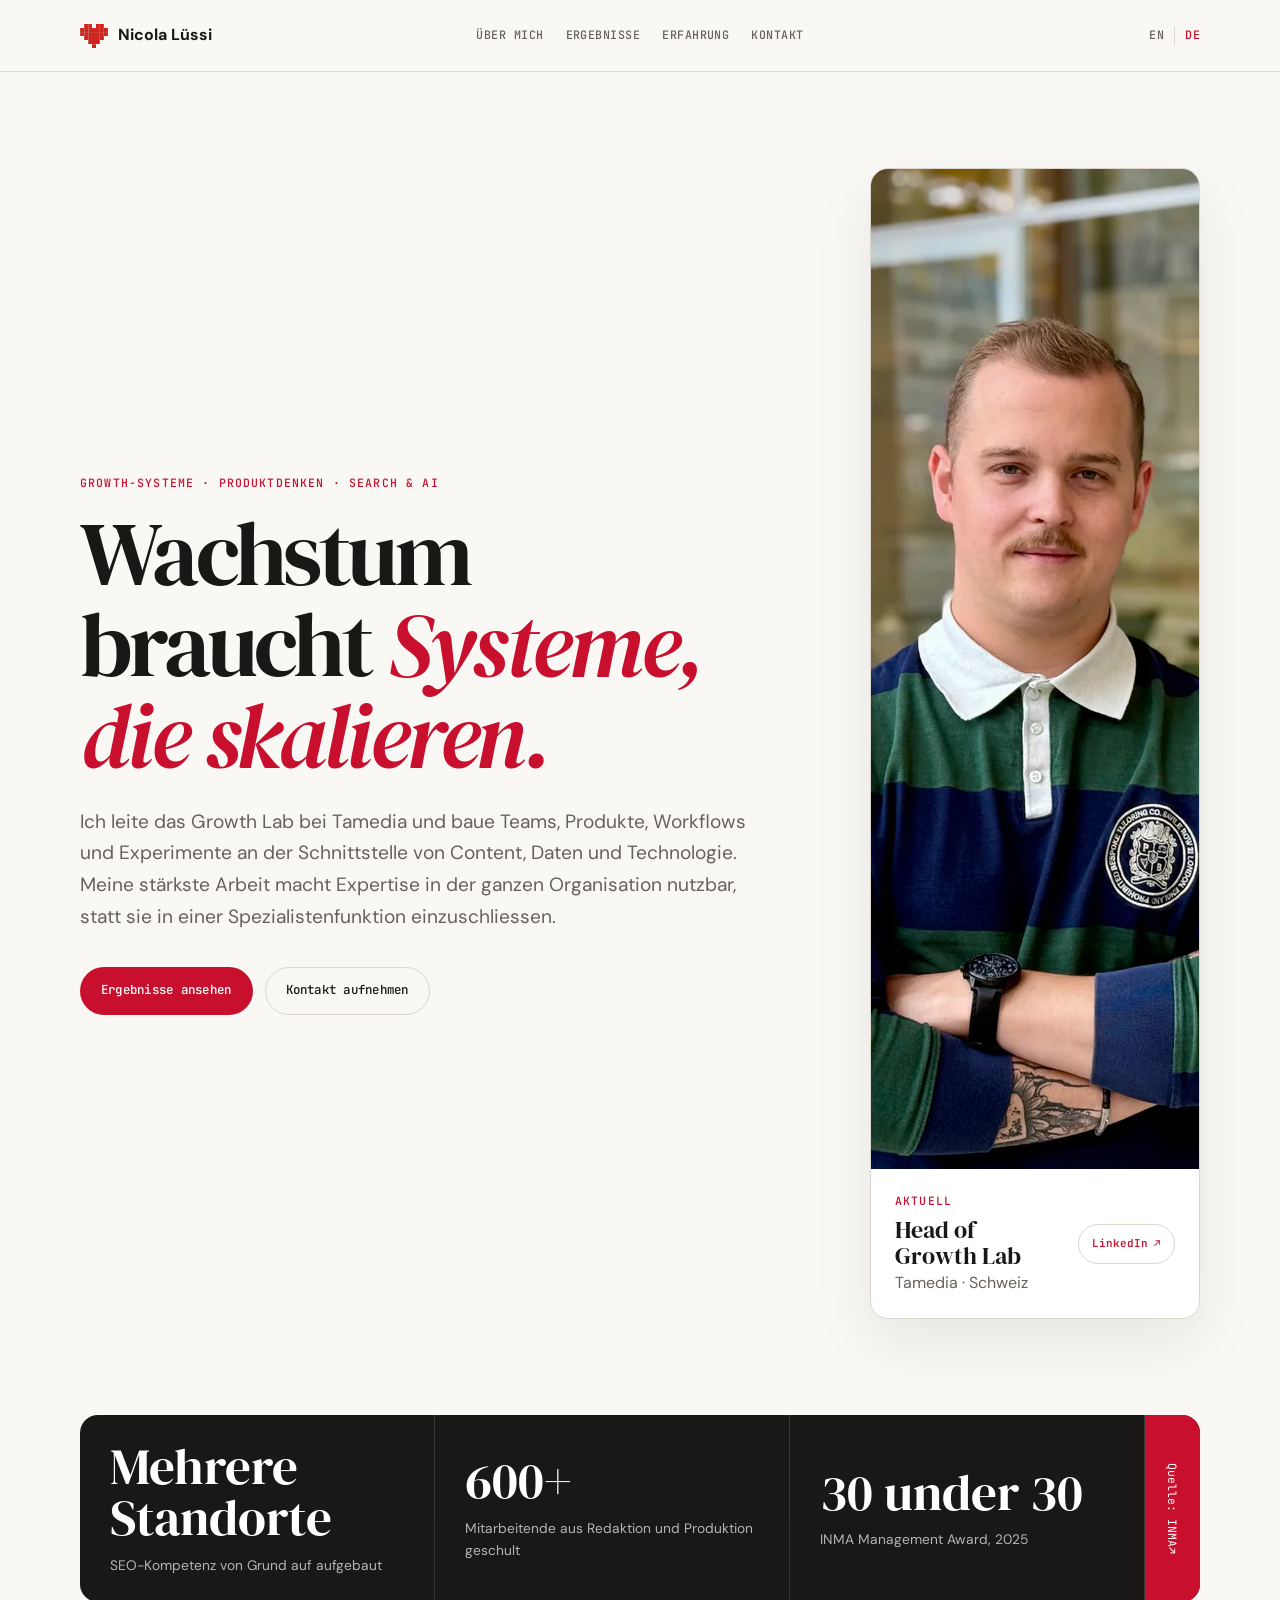
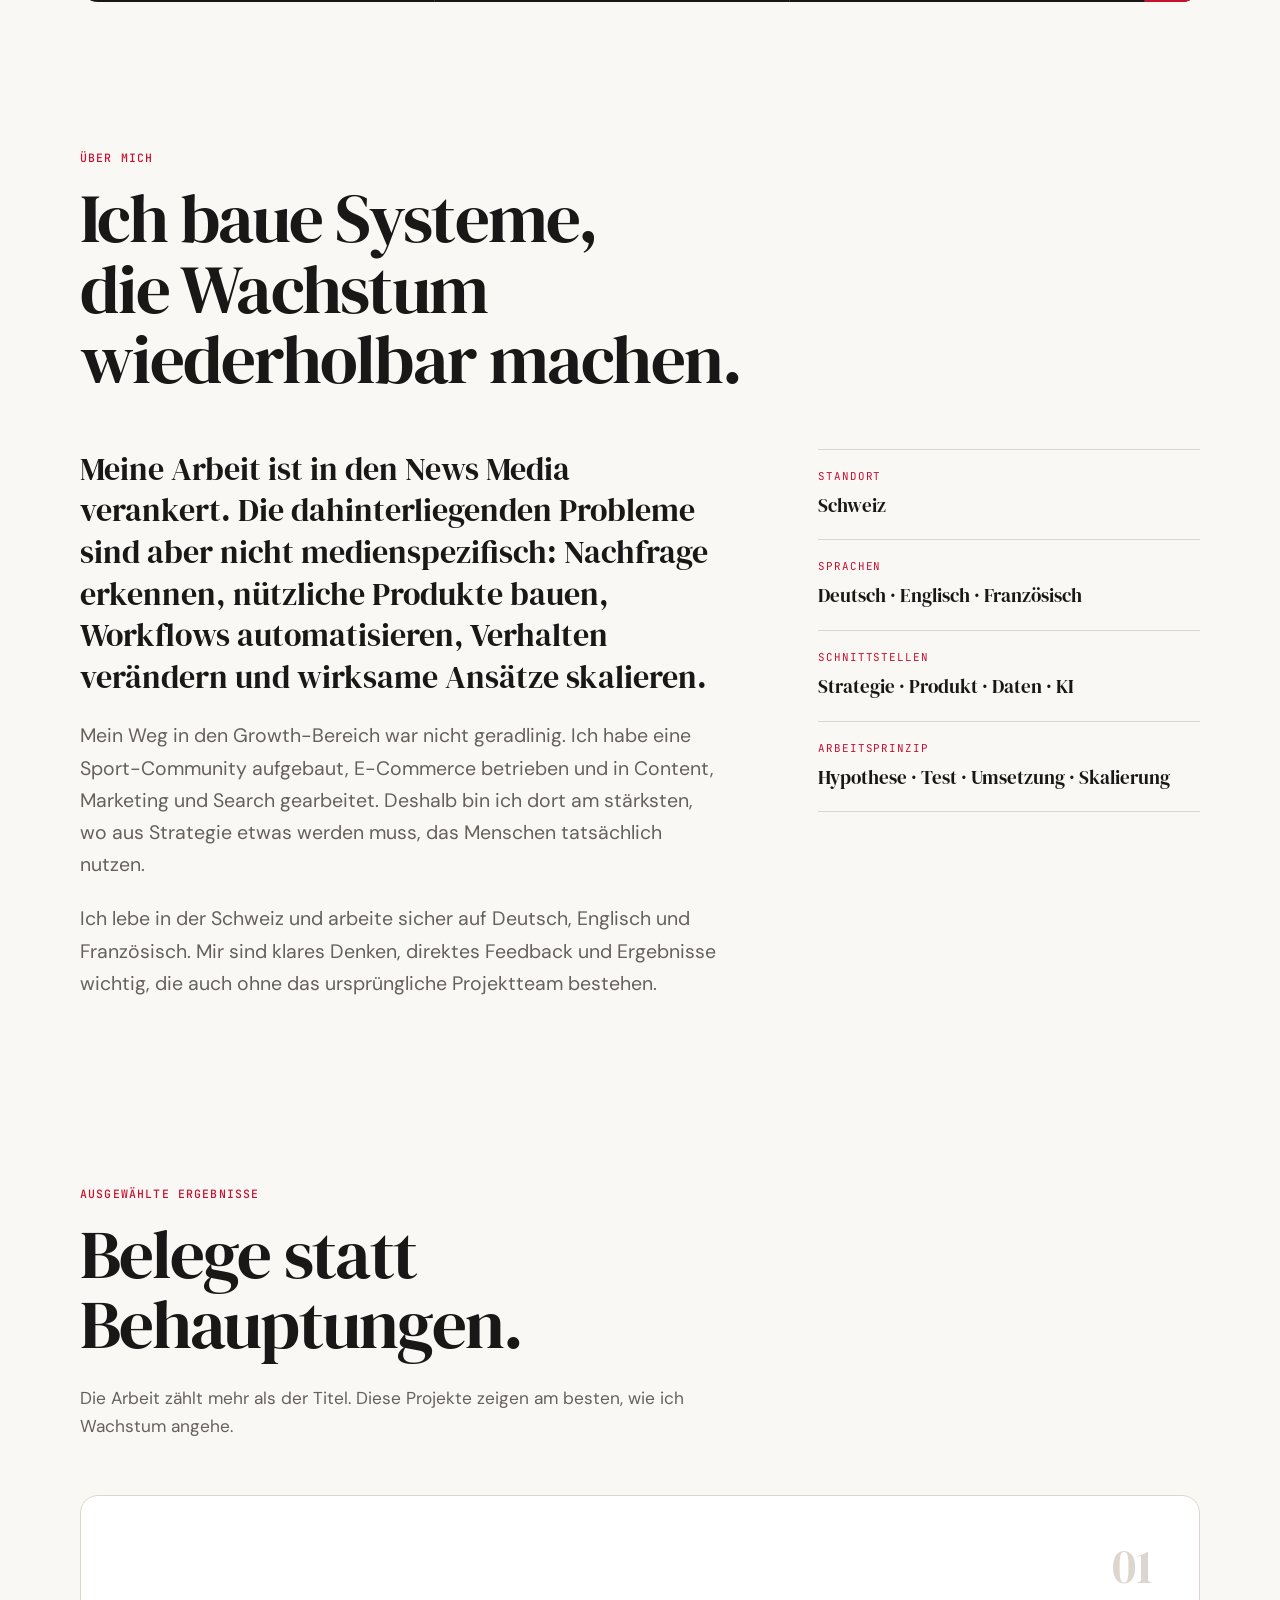
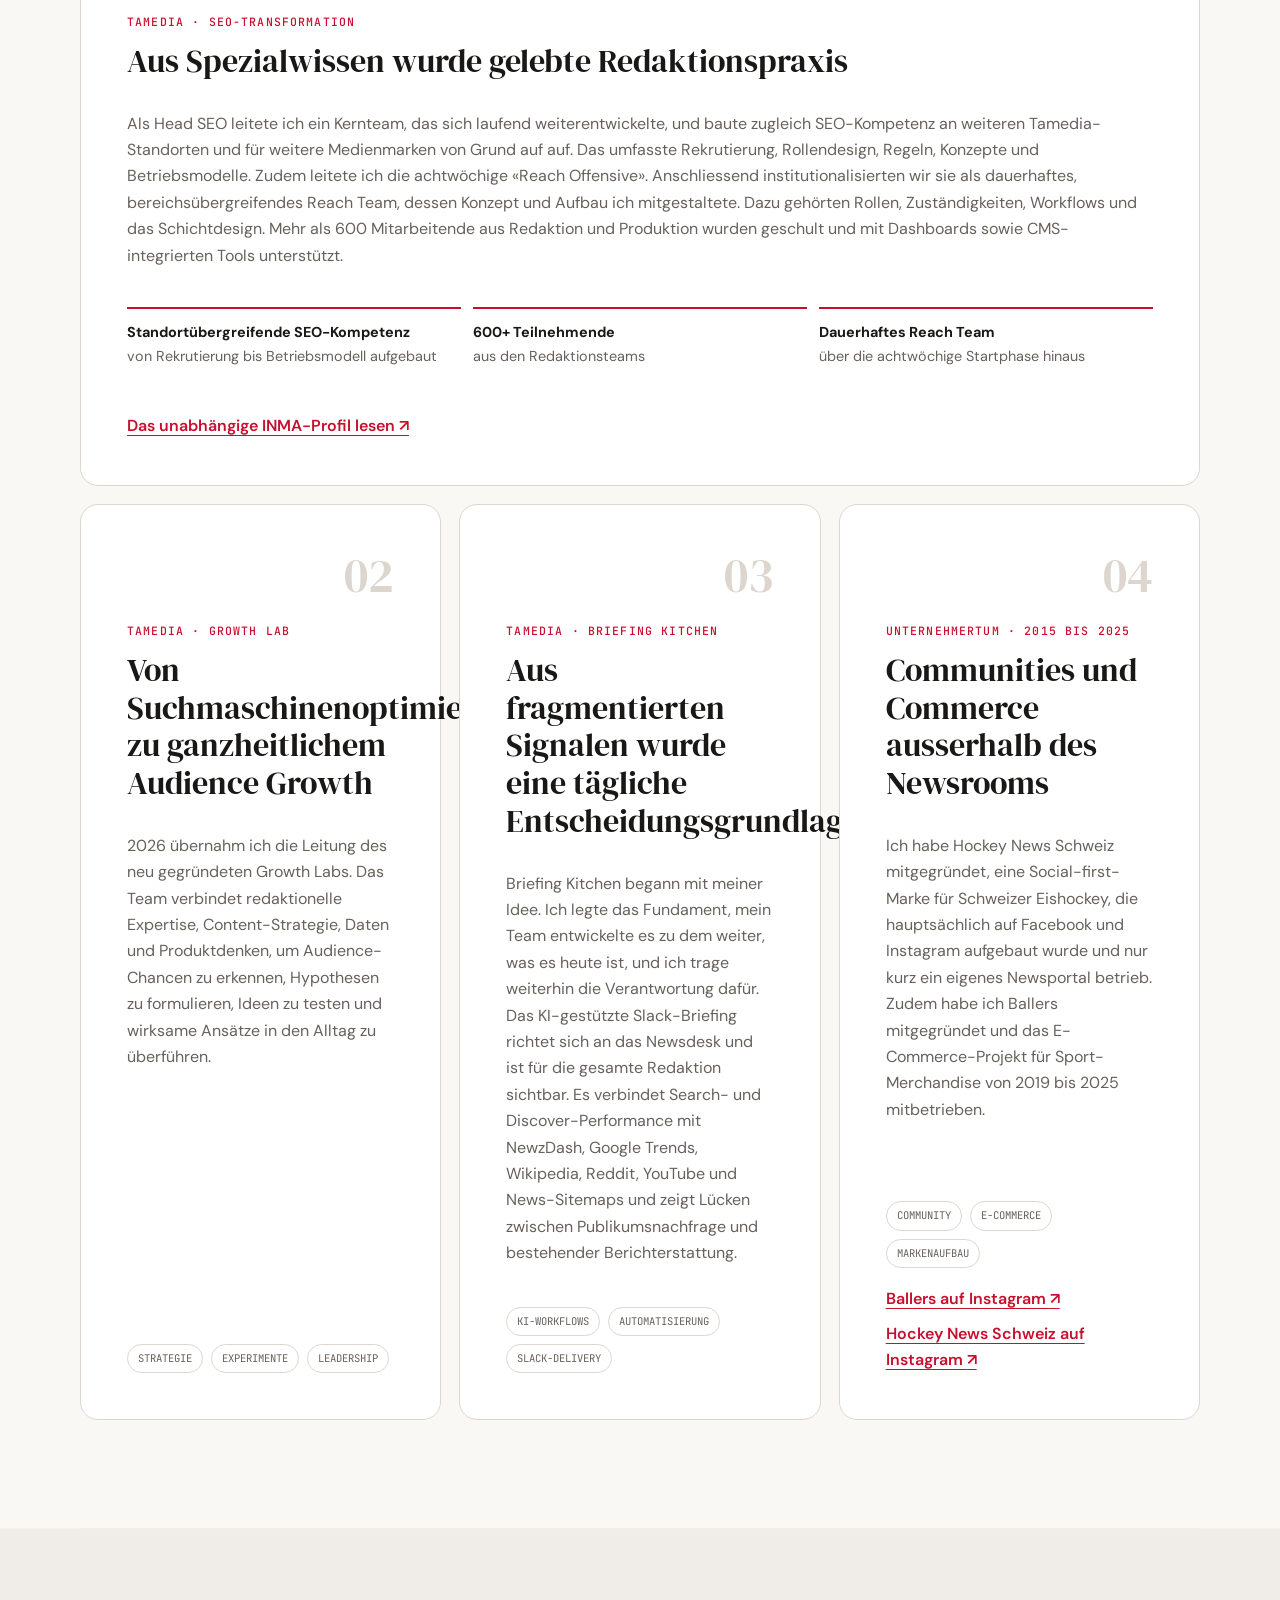
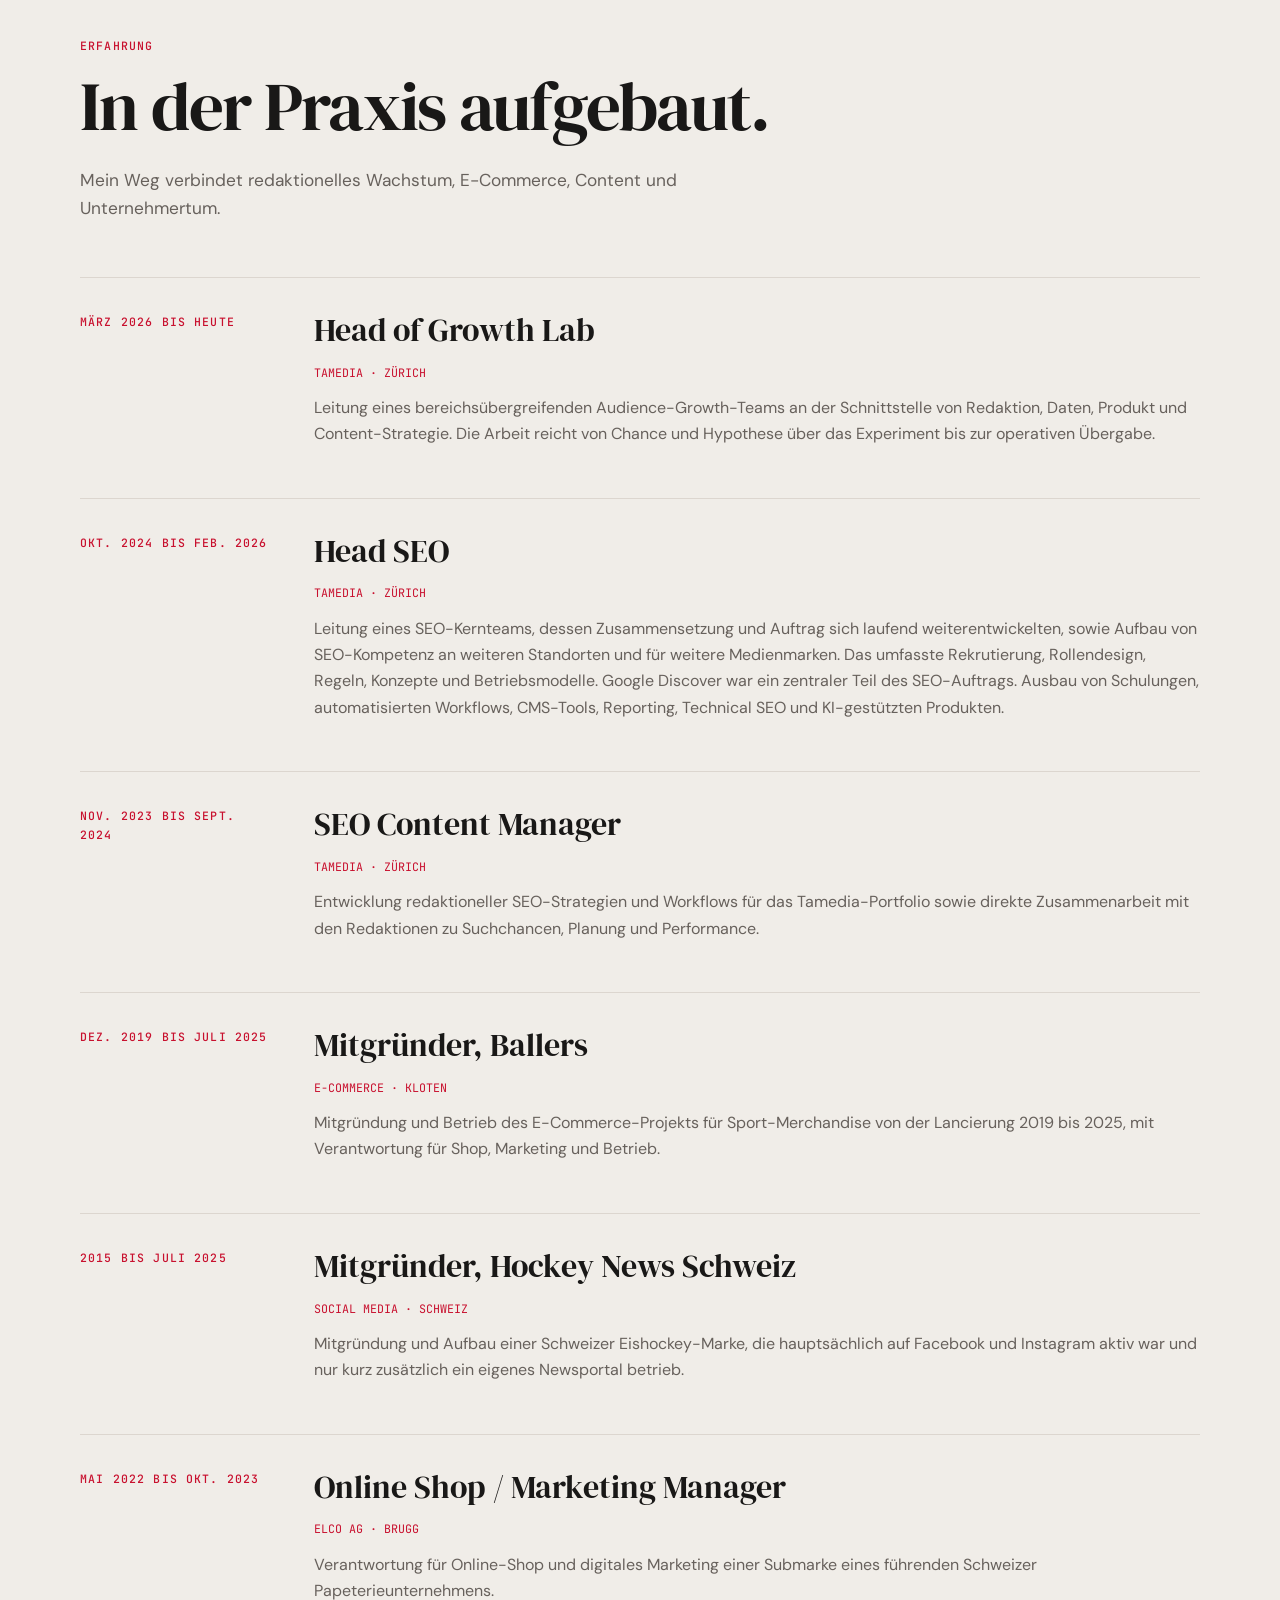
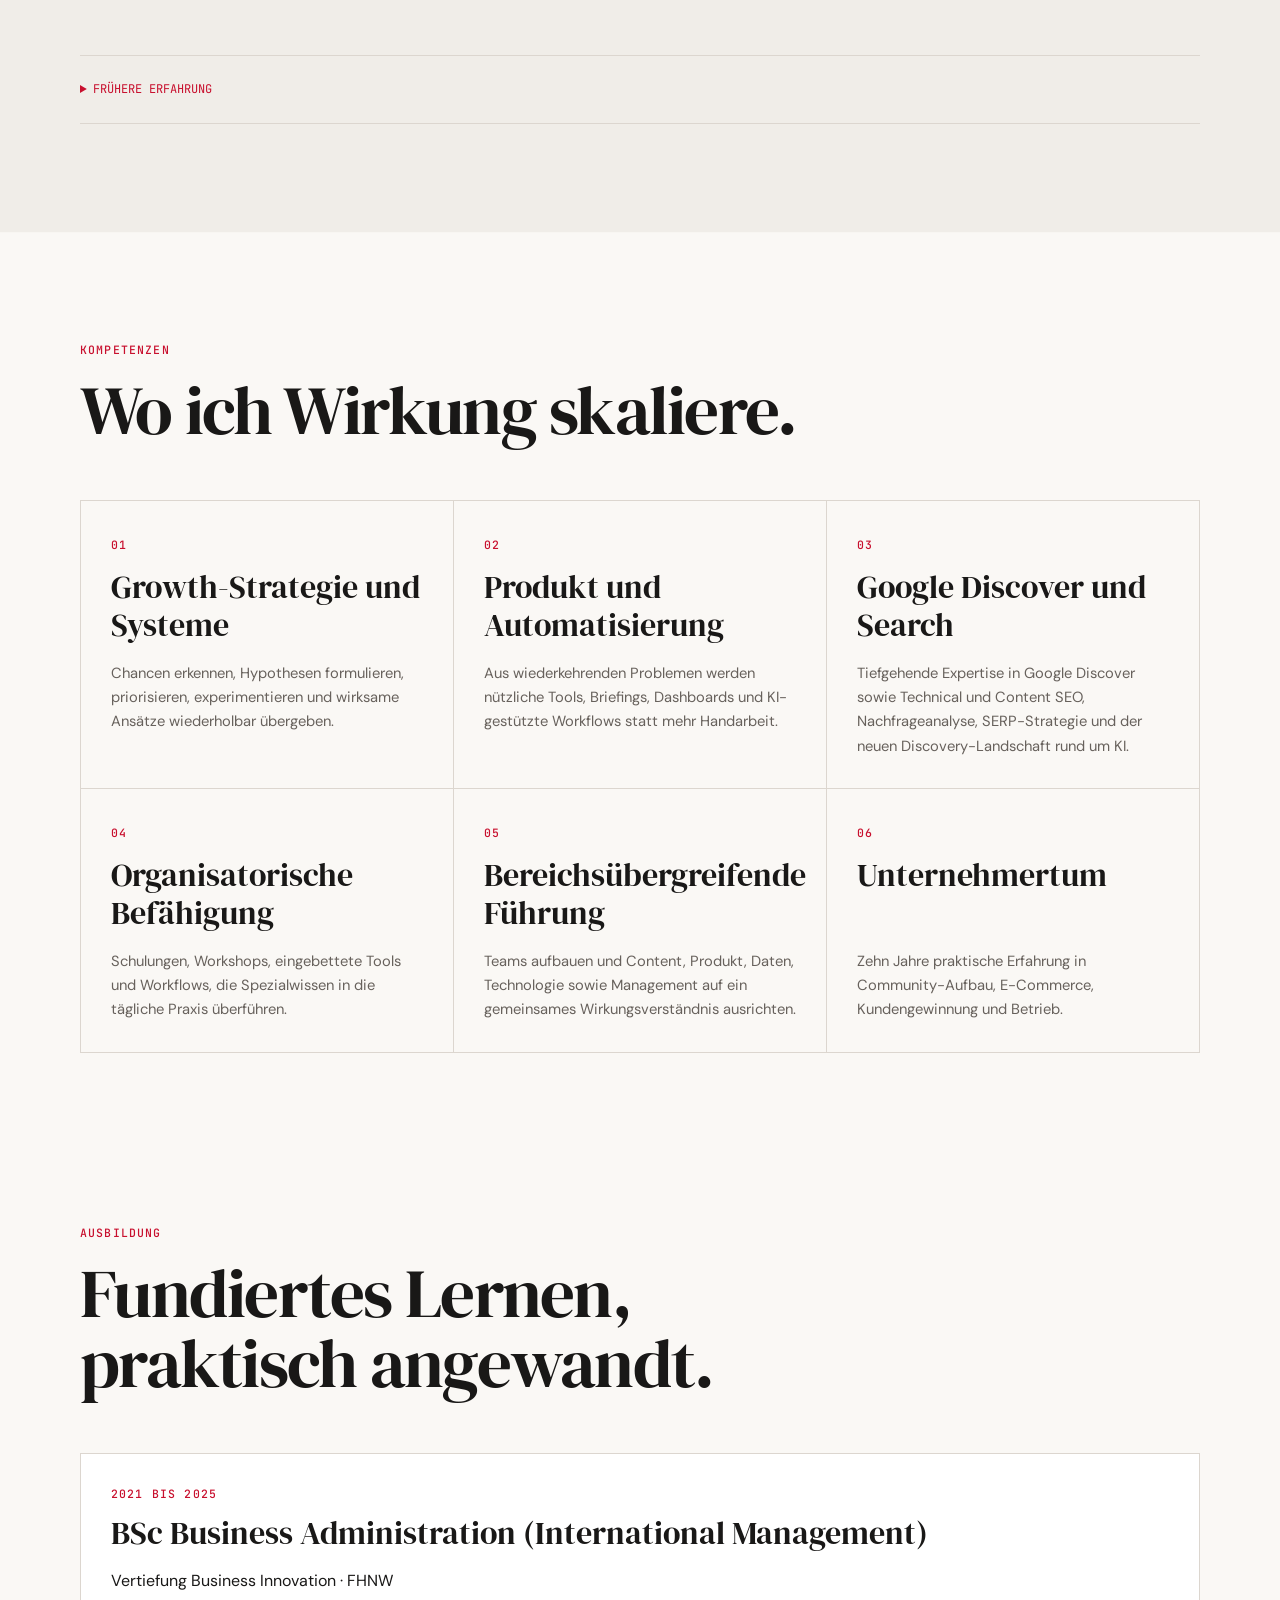
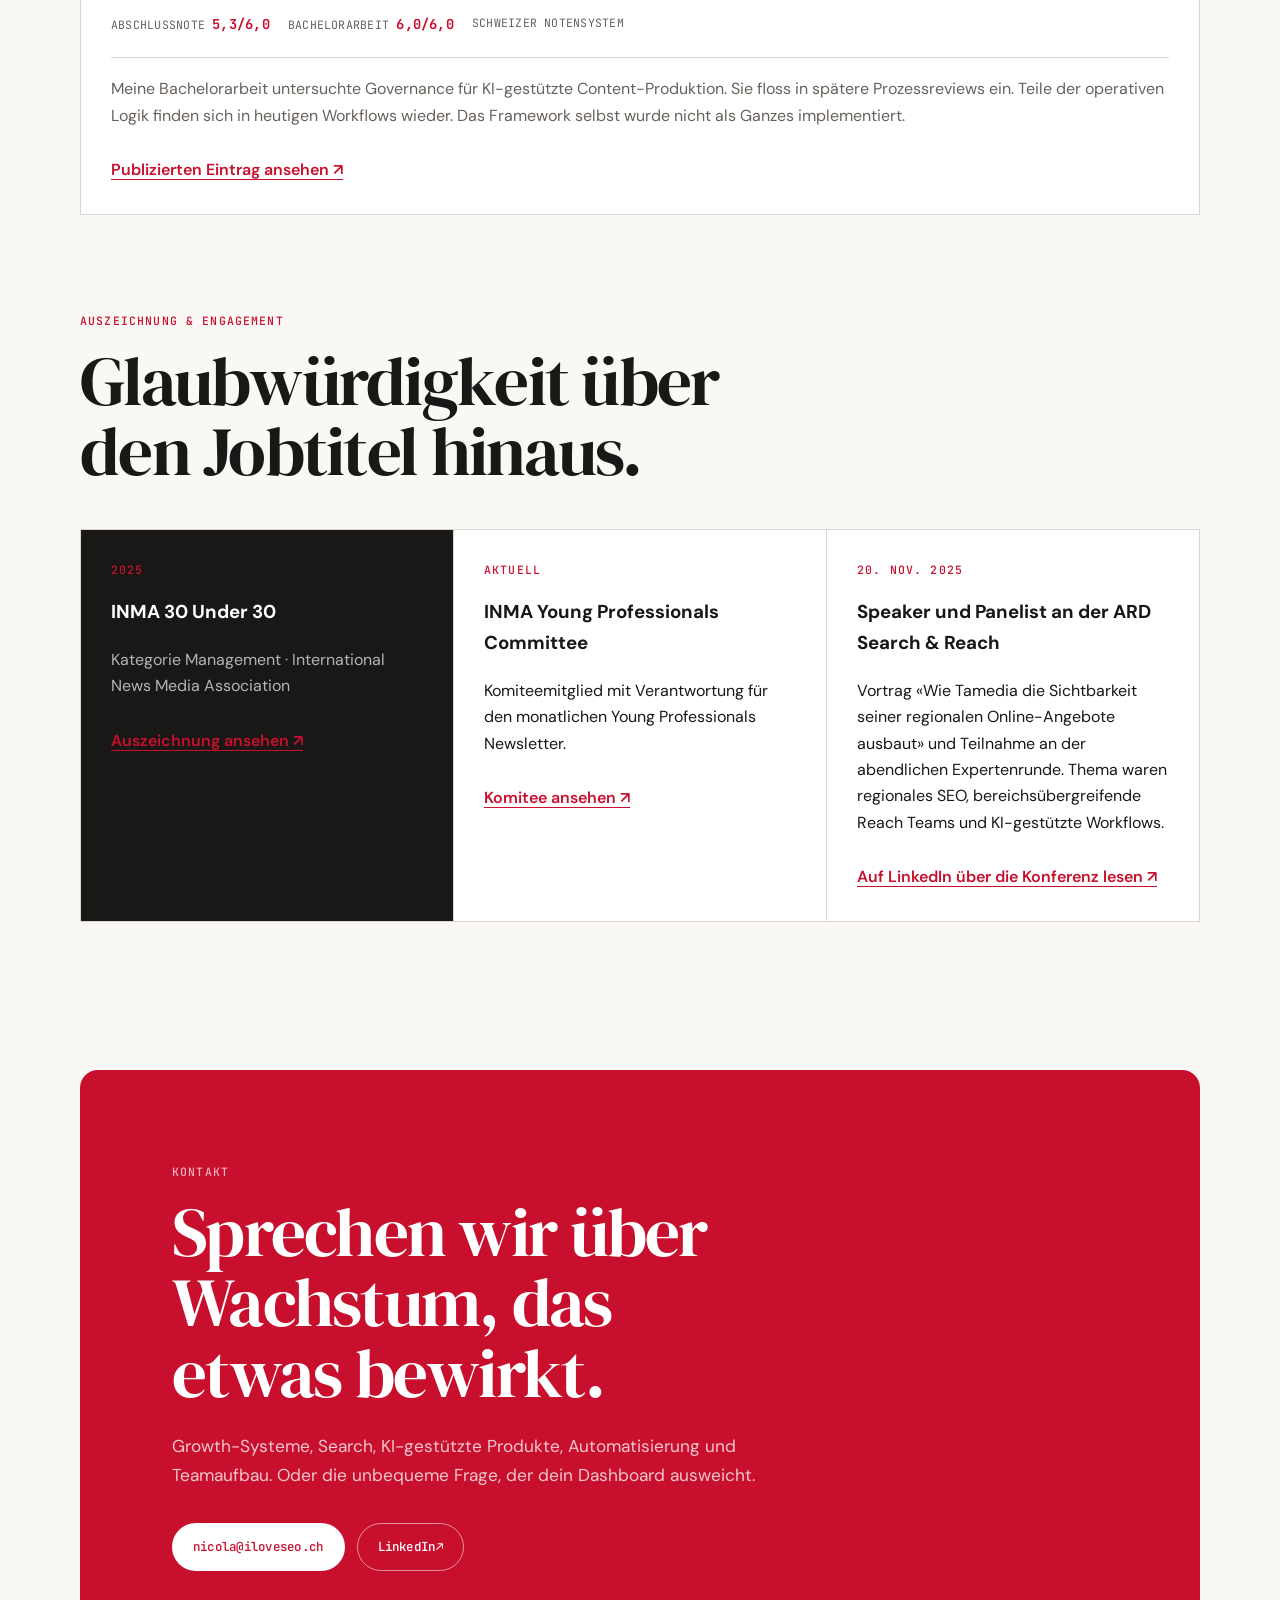
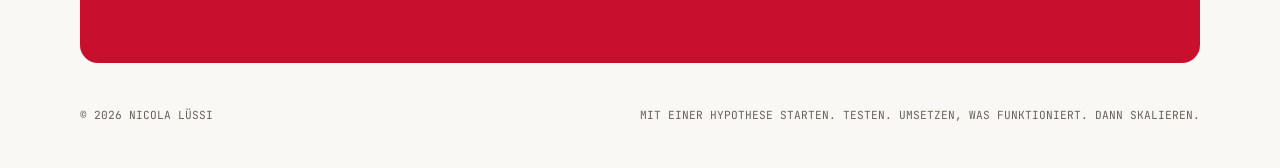
==== commit 27a39540: "Promote Google Discover expertise" ====
--- a/de/index.html
+++ b/de/index.html
@@ -4,7 +4,7 @@
   <meta charset="utf-8">
   <meta name="viewport" content="width=device-width, initial-scale=1">
   <title>Nicola Lüssi | Head of Growth Lab bei Tamedia</title>
-  <meta name="description" content="Nicola Lüssi baut Growth-Systeme an der Schnittstelle von Strategie, Produkt, Suche, Daten, KI und organisatorischer Veränderung.">
+  <meta name="description" content="Nicola Lüssi leitet das Growth Lab bei Tamedia und verfügt über tiefgehende Expertise in Google Discover, SEO, Audience Growth, Produkt und KI.">
   <meta name="author" content="Nicola Lüssi">
   <meta name="theme-color" content="#c8102e">
 
@@ -15,7 +15,7 @@
 
   <meta property="og:type" content="profile">
   <meta property="og:title" content="Nicola Lüssi | Growth, Search, Product &amp; AI">
-  <meta property="og:description" content="Head of Growth Lab bei Tamedia. Teams, Produkte und Systeme für komplexe Wachstumsprobleme.">
+  <meta property="og:description" content="Head of Growth Lab bei Tamedia mit tiefgehender Expertise in Google Discover, SEO, Audience Growth, Produkt und KI.">
   <meta property="og:url" content="https://iloveseo.ch/de/">
   <meta property="og:site_name" content="Nicola Lüssi">
   <meta property="og:locale" content="de_CH">
@@ -29,7 +29,7 @@
 
   <meta name="twitter:card" content="summary_large_image">
   <meta name="twitter:title" content="Nicola Lüssi | Growth, Search, Product &amp; AI">
-  <meta name="twitter:description" content="Head of Growth Lab bei Tamedia. Teams, Produkte und Systeme für komplexe Wachstumsprobleme.">
+  <meta name="twitter:description" content="Head of Growth Lab bei Tamedia mit tiefgehender Expertise in Google Discover, SEO, Audience Growth, Produkt und KI.">
   <meta name="twitter:image" content="https://iloveseo.ch/og-image.png">
   <meta name="twitter:image:alt" content="Nicola Lüssi | Growth, Search, Product und AI">
 
@@ -113,6 +113,7 @@
           "Growth-Strategie",
           "Produktentwicklung",
           "Suchmaschinenoptimierung",
+          "Google Discover",
           "Datenbasierte Experimente",
           "Künstliche Intelligenz",
           "Automatisierung",
@@ -302,7 +303,7 @@
           <div>
             <h3>Head SEO</h3>
             <p class="timeline-org">Tamedia · Zürich</p>
-            <p>Leitung eines SEO-Kernteams, dessen Zusammensetzung und Auftrag sich laufend weiterentwickelten, sowie Aufbau von SEO-Kompetenz an weiteren Standorten und für weitere Medienmarken. Das umfasste Rekrutierung, Rollendesign, Regeln, Konzepte und Betriebsmodelle. Ausbau von Schulungen, automatisierten Workflows, CMS-Tools, Reporting, Technical SEO und KI-gestützten Produkten.</p>
+            <p>Leitung eines SEO-Kernteams, dessen Zusammensetzung und Auftrag sich laufend weiterentwickelten, sowie Aufbau von SEO-Kompetenz an weiteren Standorten und für weitere Medienmarken. Das umfasste Rekrutierung, Rollendesign, Regeln, Konzepte und Betriebsmodelle. Google Discover war ein zentraler Teil des SEO-Auftrags. Ausbau von Schulungen, automatisierten Workflows, CMS-Tools, Reporting, Technical SEO und KI-gestützten Produkten.</p>
           </div>
         </article>
         <article class="timeline-item">
@@ -373,8 +374,8 @@
         </article>
         <article>
           <span class="capability-index">03</span>
-          <h3>Search und Discovery</h3>
-          <p>Technical und Content SEO, Google Discover, Nachfrageanalyse, SERP-Strategie und die neue Discovery-Landschaft rund um KI.</p>
+          <h3>Google Discover und Search</h3>
+          <p>Tiefgehende Expertise in Google Discover sowie Technical und Content SEO, Nachfrageanalyse, SERP-Strategie und der neuen Discovery-Landschaft rund um KI.</p>
         </article>
         <article>
           <span class="capability-index">04</span>
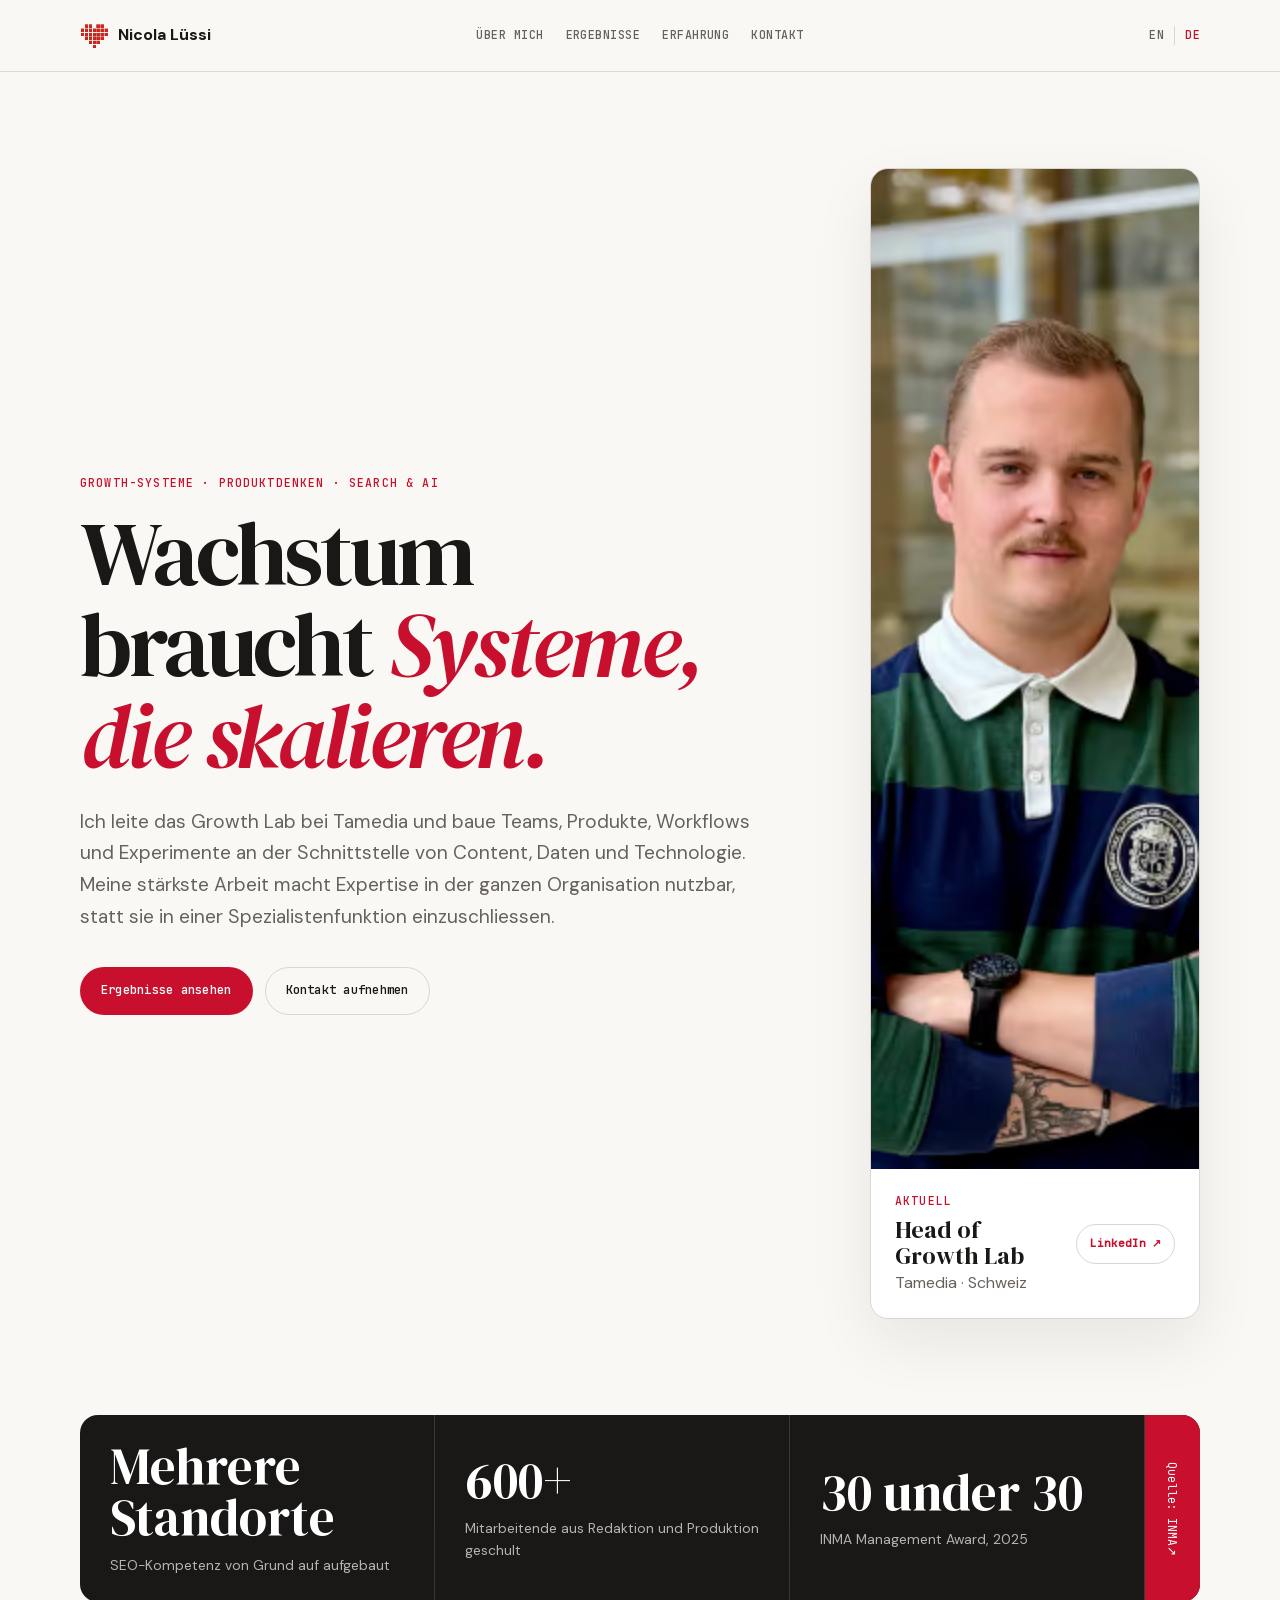
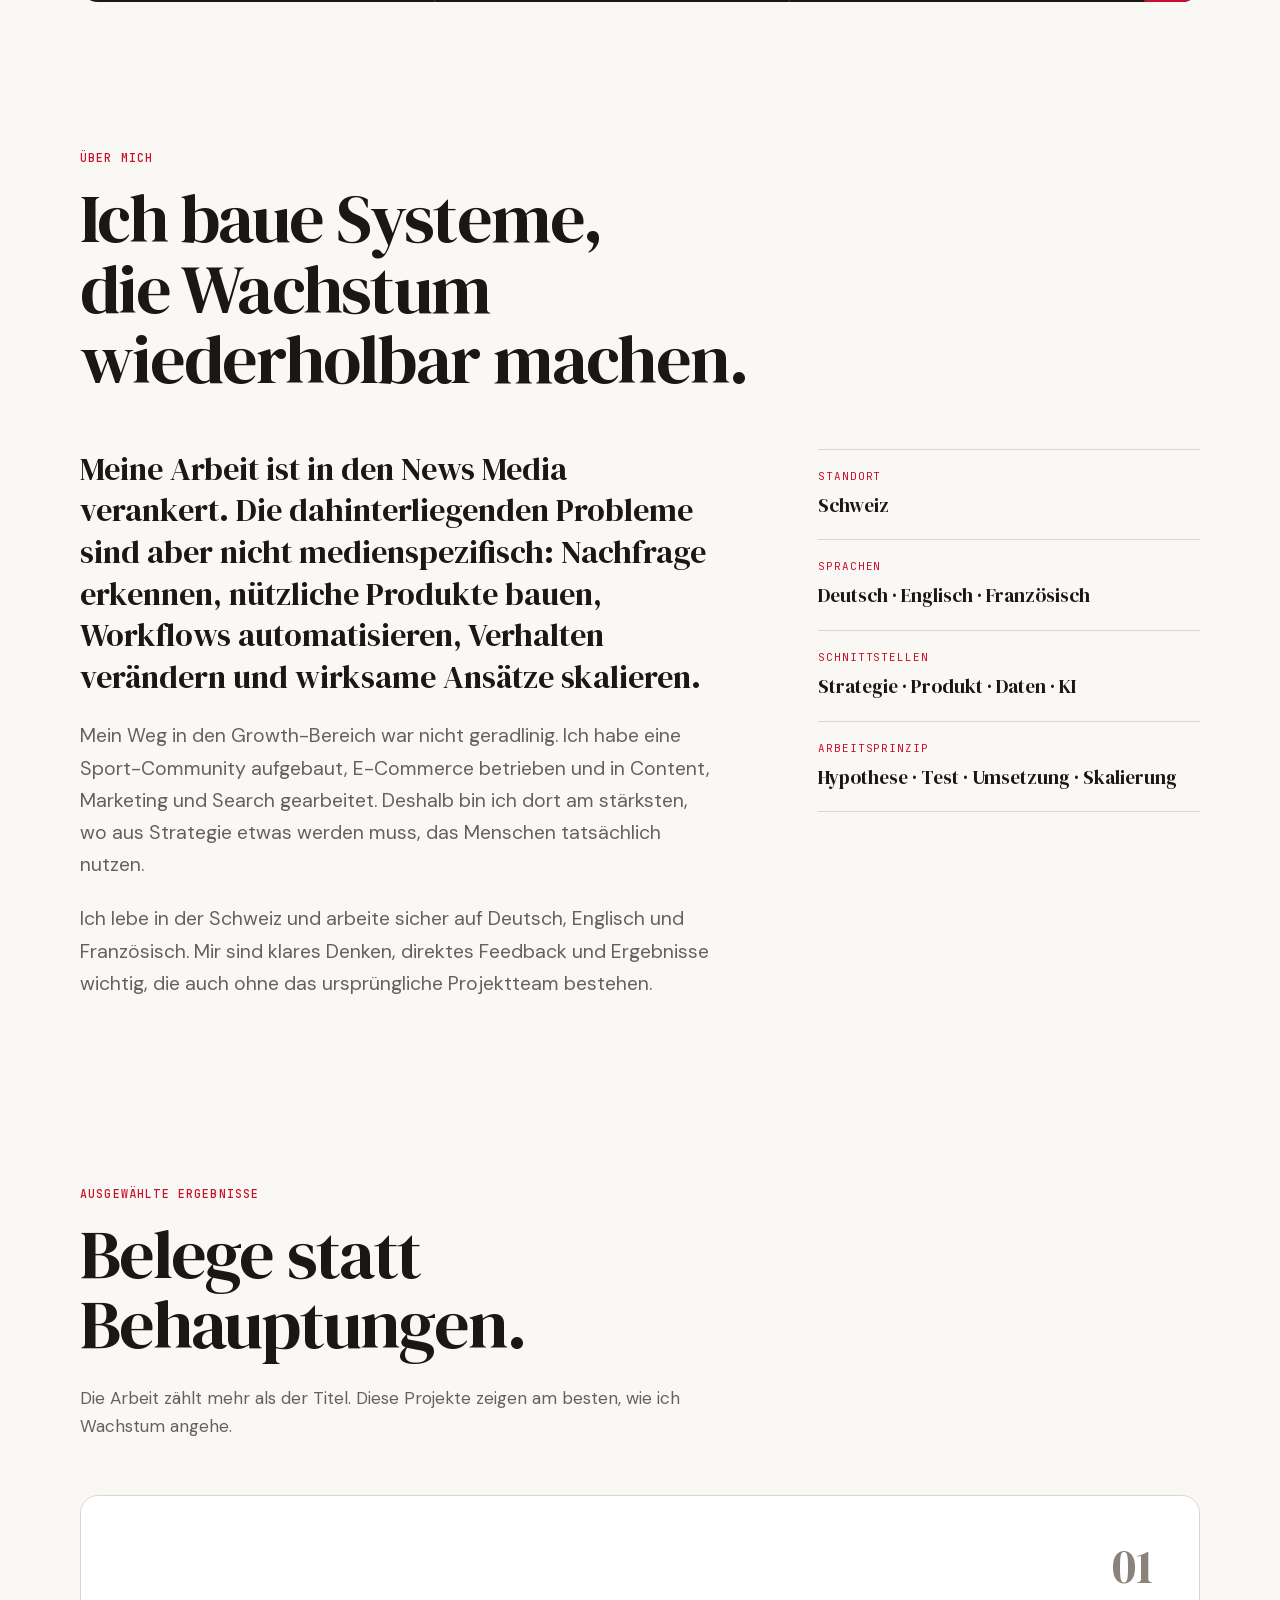
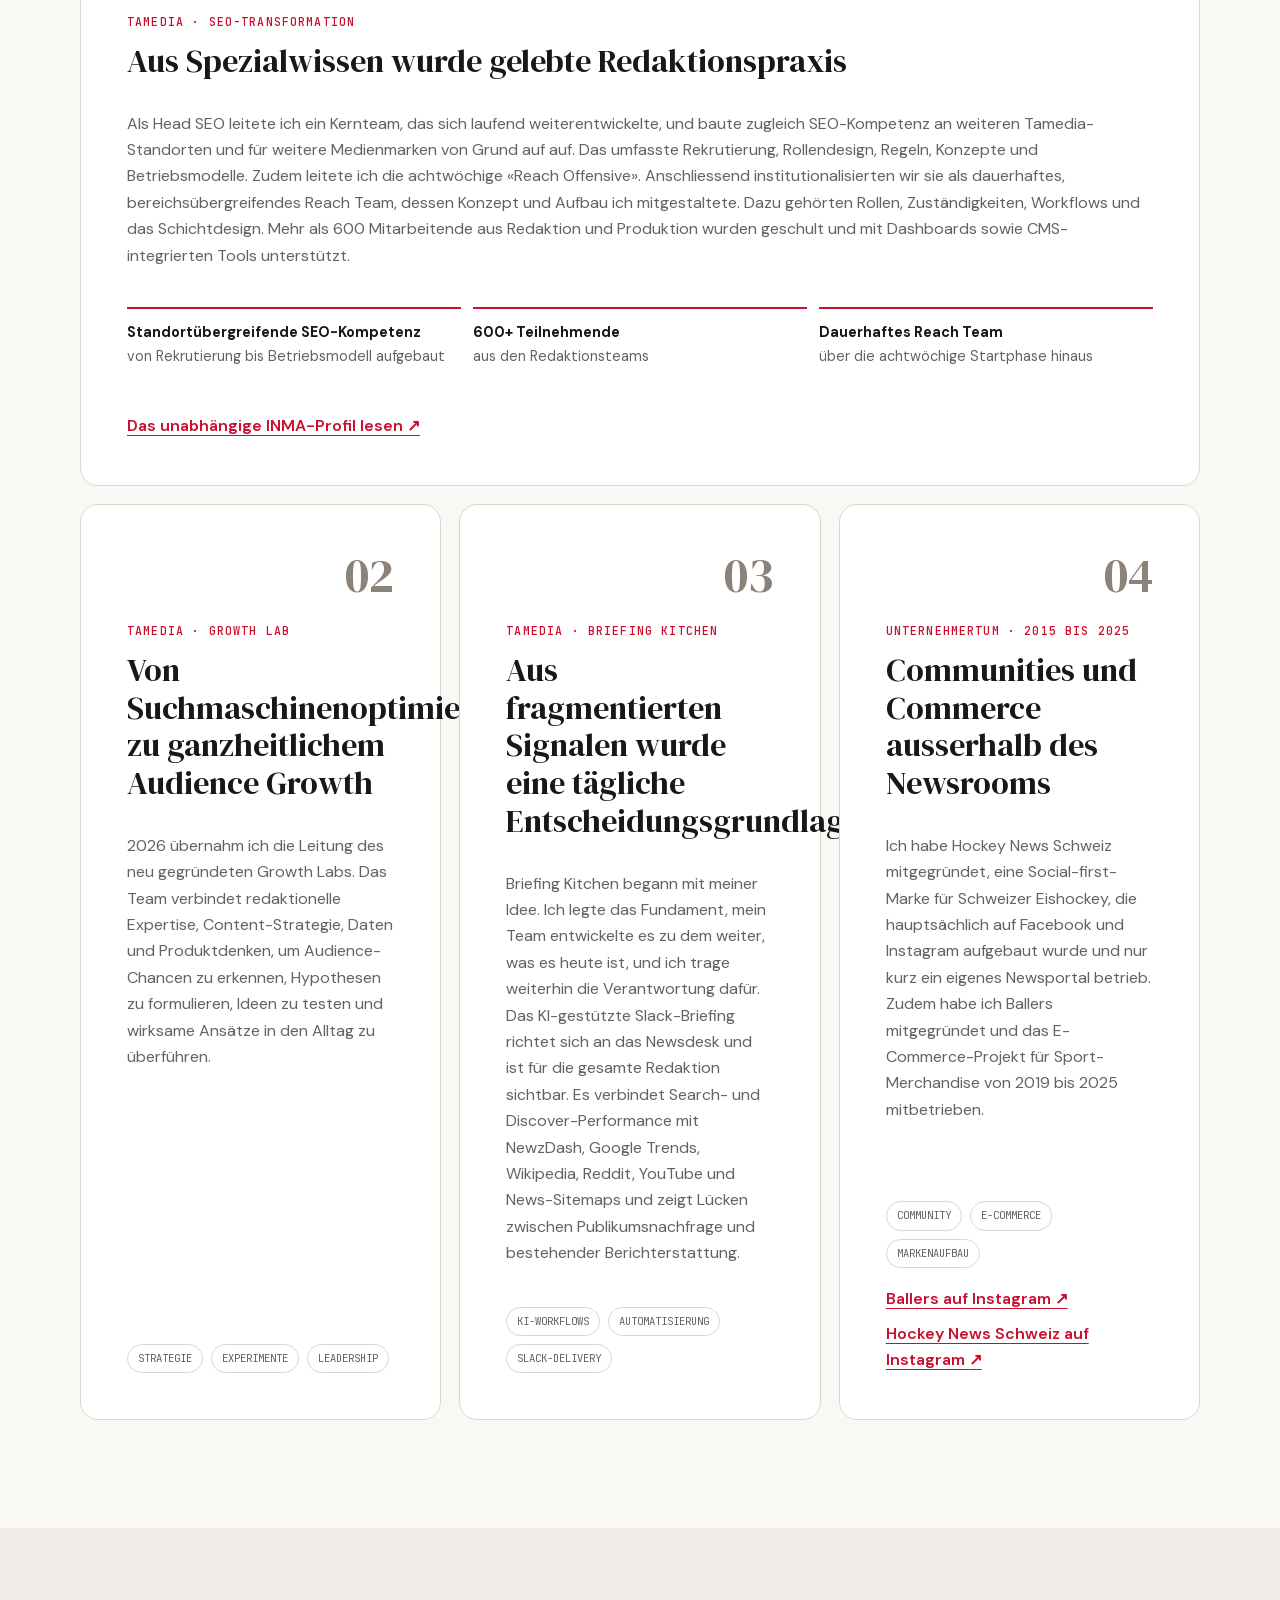
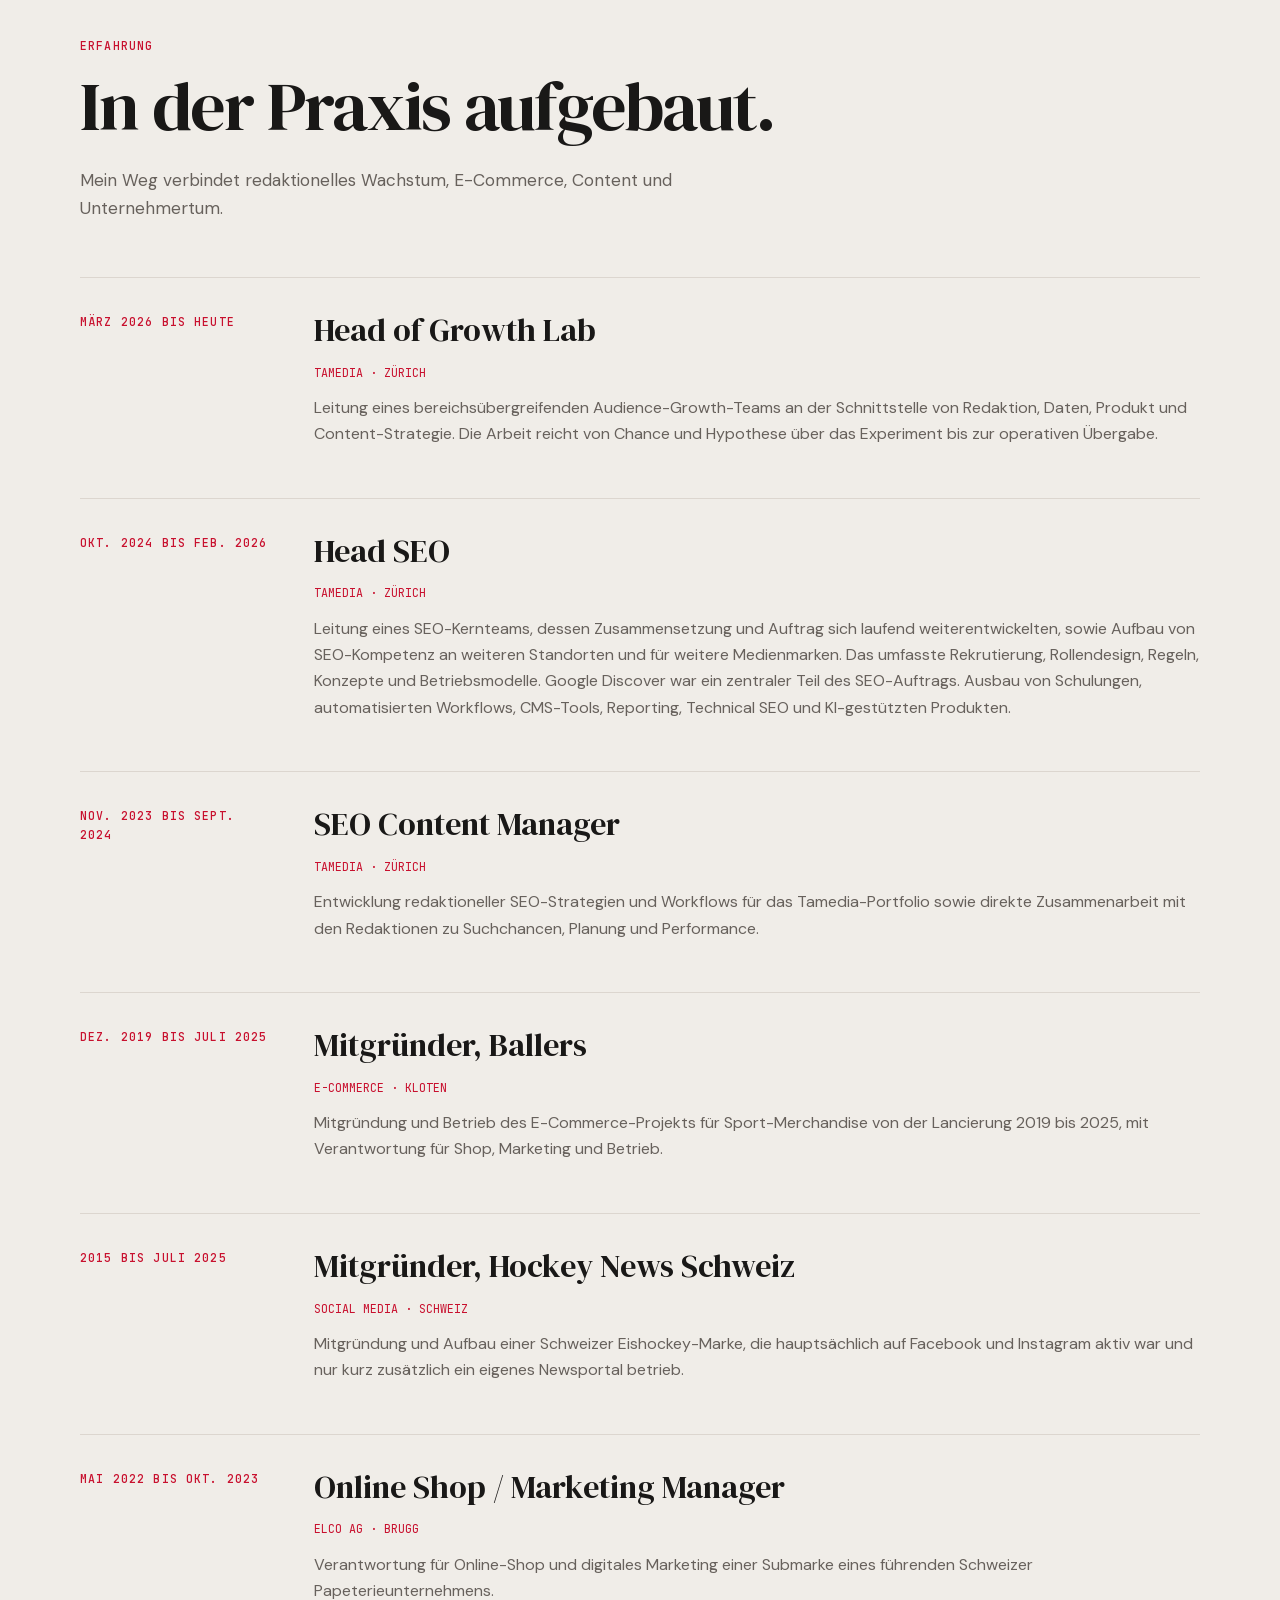
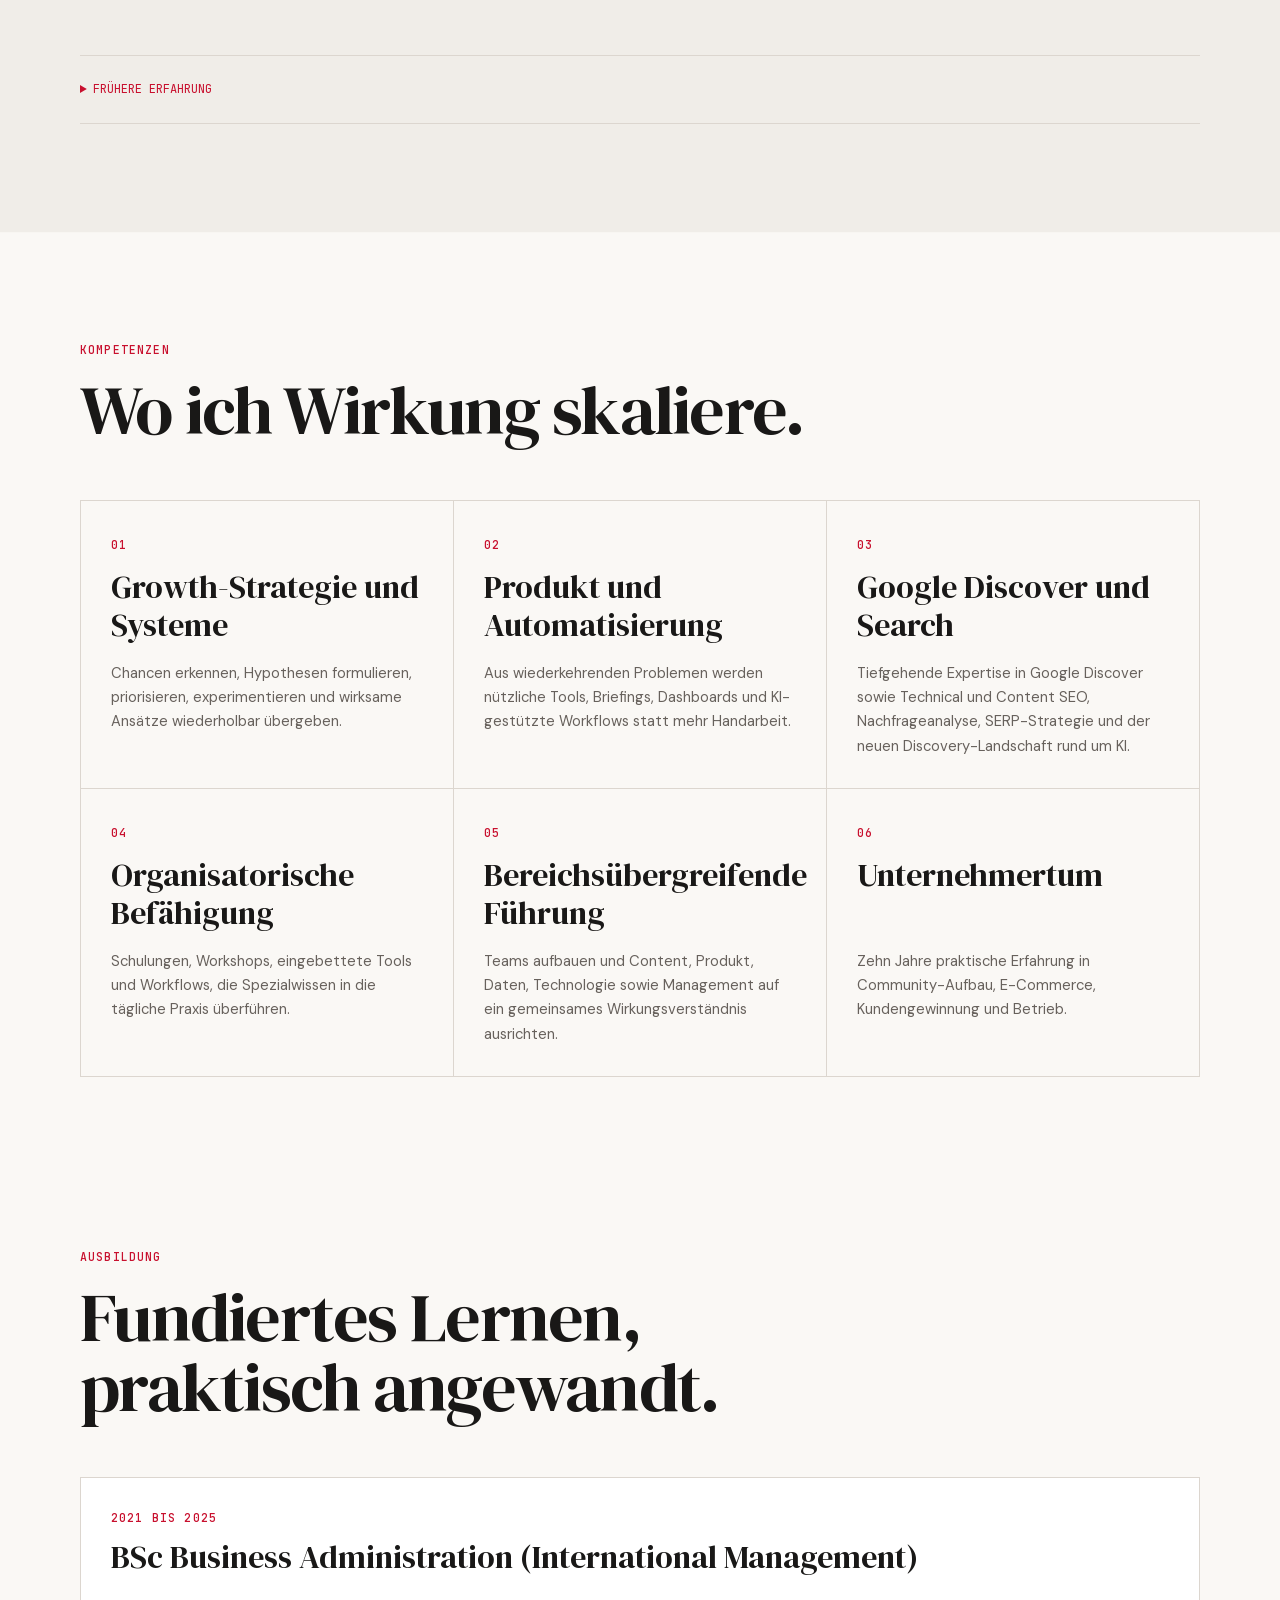
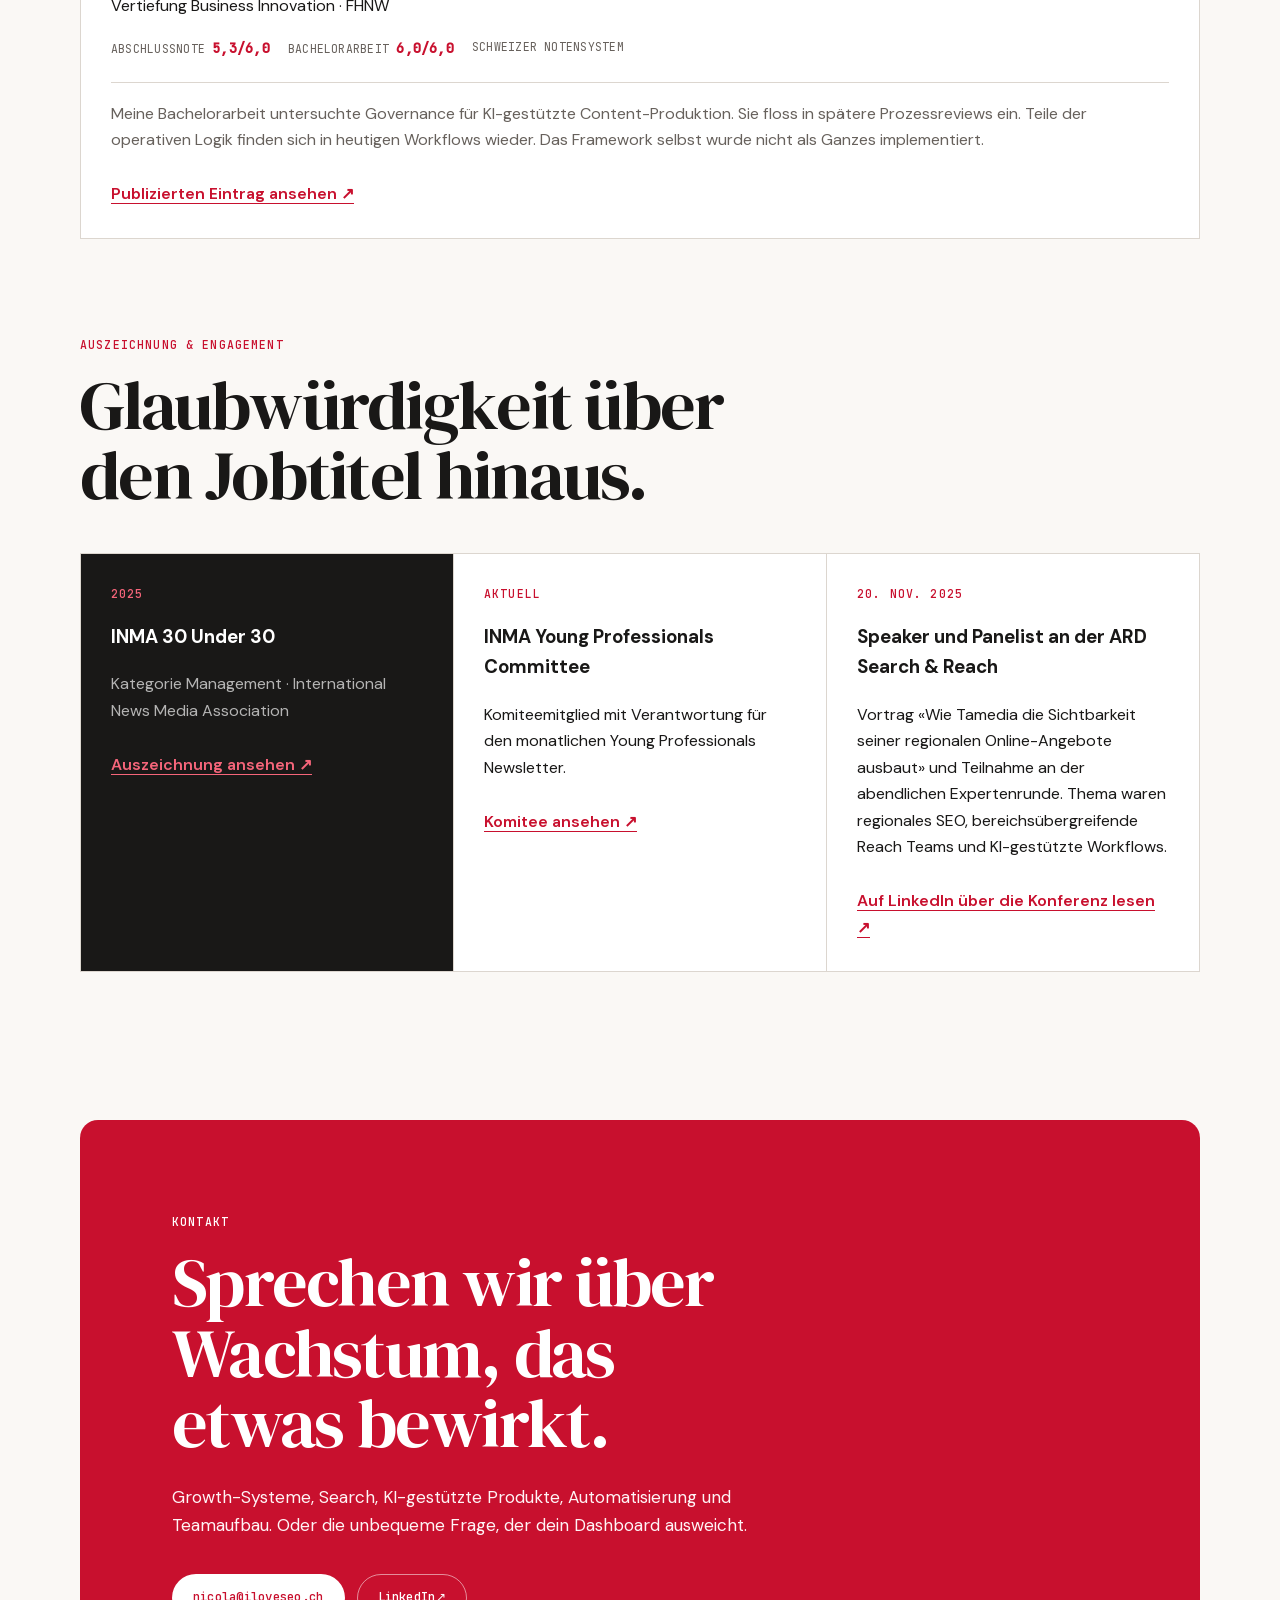
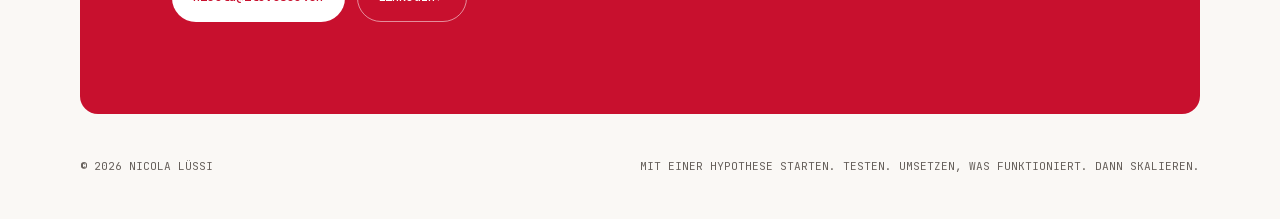
==== commit 3e1a9553: "Fix Lighthouse accessibility and performance issues" ====
--- a/de/index.html
+++ b/de/index.html
@@ -35,10 +35,8 @@
 
   <link rel="icon" href="/favicon.png" type="image/png">
   <link rel="apple-touch-icon" href="/apple-touch-icon.png">
-  <link rel="preload" as="image" href="/nicola-luessi-portrait.webp" type="image/webp">
-  <link rel="preconnect" href="https://fonts.googleapis.com">
-  <link rel="preconnect" href="https://fonts.gstatic.com" crossorigin>
-  <link href="https://fonts.googleapis.com/css2?family=DM+Serif+Display:ital@0;1&amp;family=DM+Sans:wght@400;500;600;700&amp;family=JetBrains+Mono:wght@400;500&amp;display=swap" rel="stylesheet">
+  <link rel="preload" href="/assets/fonts/dm-serif-display-latin.woff2" as="font" type="font/woff2" crossorigin>
+  <link rel="preload" href="/assets/fonts/dm-serif-display-italic-latin.woff2" as="font" type="font/woff2" crossorigin>
   <link rel="stylesheet" href="/css/style.css">
 
   <script type="application/ld+json">
@@ -71,7 +69,7 @@
         "url": "https://iloveseo.ch/",
         "image": {
           "@type": "ImageObject",
-          "url": "https://iloveseo.ch/nicola-luessi-portrait.webp",
+          "url": "https://iloveseo.ch/nicola-luessi-portrait-800.webp",
           "width": 800,
           "height": 1000,
           "caption": "Porträt von Nicola Lüssi"
@@ -146,7 +144,7 @@
 
   <header class="site-header">
     <a class="site-brand" href="/de/" aria-label="Nicola Lüssi, Startseite">
-      <img src="/heart-128.png" width="28" height="28" alt="">
+      <img src="/heart-56.png" width="28" height="28" alt="">
       <span>Nicola Lüssi</span>
     </a>
     <nav class="primary-nav" aria-label="Hauptnavigation">
@@ -173,7 +171,20 @@
         </div>
       </div>
       <figure class="portrait-card">
-        <img src="/nicola-luessi-portrait.webp" width="800" height="1000" alt="Porträt von Nicola Lüssi" fetchpriority="high" decoding="async">
+        <picture>
+          <source
+            type="image/avif"
+            srcset="/nicola-luessi-portrait-400.avif 400w, /nicola-luessi-portrait-800.avif 800w"
+            sizes="(max-width: 680px) calc(100vw - 48px), (max-width: 920px) 430px, 330px">
+          <img
+            src="/nicola-luessi-portrait-800.webp"
+            srcset="/nicola-luessi-portrait-400.webp 400w, /nicola-luessi-portrait-800.webp 800w"
+            sizes="(max-width: 680px) calc(100vw - 48px), (max-width: 920px) 430px, 330px"
+            width="800"
+            height="1000"
+            alt="Porträt von Nicola Lüssi"
+            decoding="async">
+        </picture>
         <figcaption>
           <div>
             <p class="hero-card-label">Aktuell</p>
--- a/css/style.css
+++ b/css/style.css
@@ -1,3 +1,39 @@
+@font-face {
+  font-family: "DM Sans";
+  font-style: normal;
+  font-weight: 400 700;
+  font-display: swap;
+  src: url("/assets/fonts/dm-sans-latin.woff2") format("woff2");
+  unicode-range: U+0000-00FF, U+0131, U+0152-0153, U+02BB-02BC, U+02C6, U+02DA, U+02DC, U+0304, U+0308, U+0329, U+2000-206F, U+20AC, U+2122, U+2191, U+2193, U+2212, U+2215, U+FEFF, U+FFFD;
+}
+
+@font-face {
+  font-family: "DM Serif Display";
+  font-style: normal;
+  font-weight: 400;
+  font-display: swap;
+  src: url("/assets/fonts/dm-serif-display-latin.woff2") format("woff2");
+  unicode-range: U+0000-00FF, U+0131, U+0152-0153, U+02BB-02BC, U+02C6, U+02DA, U+02DC, U+0304, U+0308, U+0329, U+2000-206F, U+20AC, U+2122, U+2191, U+2193, U+2212, U+2215, U+FEFF, U+FFFD;
+}
+
+@font-face {
+  font-family: "DM Serif Display";
+  font-style: italic;
+  font-weight: 400;
+  font-display: swap;
+  src: url("/assets/fonts/dm-serif-display-italic-latin.woff2") format("woff2");
+  unicode-range: U+0000-00FF, U+0131, U+0152-0153, U+02BB-02BC, U+02C6, U+02DA, U+02DC, U+0304, U+0308, U+0329, U+2000-206F, U+20AC, U+2122, U+2191, U+2193, U+2212, U+2215, U+FEFF, U+FFFD;
+}
+
+@font-face {
+  font-family: "JetBrains Mono";
+  font-style: normal;
+  font-weight: 400 500;
+  font-display: swap;
+  src: url("/assets/fonts/jetbrains-mono-latin.woff2") format("woff2");
+  unicode-range: U+0000-00FF, U+0131, U+0152-0153, U+02BB-02BC, U+02C6, U+02DA, U+02DC, U+0304, U+0308, U+0329, U+2000-206F, U+20AC, U+2122, U+2191, U+2193, U+2212, U+2215, U+FEFF, U+FFFD;
+}
+
 :root {
   --bg: #faf8f5;
   --surface: #f0ede8;
@@ -256,7 +292,11 @@
   box-shadow: var(--shadow);
 }
 
-.portrait-card > img {
+.portrait-card > picture {
+  display: block;
+}
+
+.portrait-card > picture > img {
   width: 100%;
   aspect-ratio: 4 / 5;
   object-fit: cover;
@@ -455,7 +495,7 @@
 .card-number {
   align-self: flex-end;
   margin-bottom: 22px;
-  color: var(--line);
+  color: #8b827a;
   font-family: var(--serif);
   font-size: 3rem;
   line-height: 1;
@@ -684,6 +724,11 @@
   margin-top: 12px;
 }
 
+.award-card .timeline-date,
+.award-card a {
+  color: #f5657a;
+}
+
 .contact {
   width: min(calc(100% - 48px), var(--content));
   margin: 40px auto 0;
@@ -694,7 +739,7 @@
 }
 
 .contact .eyebrow {
-  color: rgba(255, 255, 255, 0.68);
+  color: #fff;
 }
 
 .contact h2 {
@@ -703,7 +748,7 @@
 
 .contact > p:not(.eyebrow) {
   max-width: 620px;
-  color: rgba(255, 255, 255, 0.76);
+  color: #fff4f6;
   font-size: 1.08rem;
 }
 
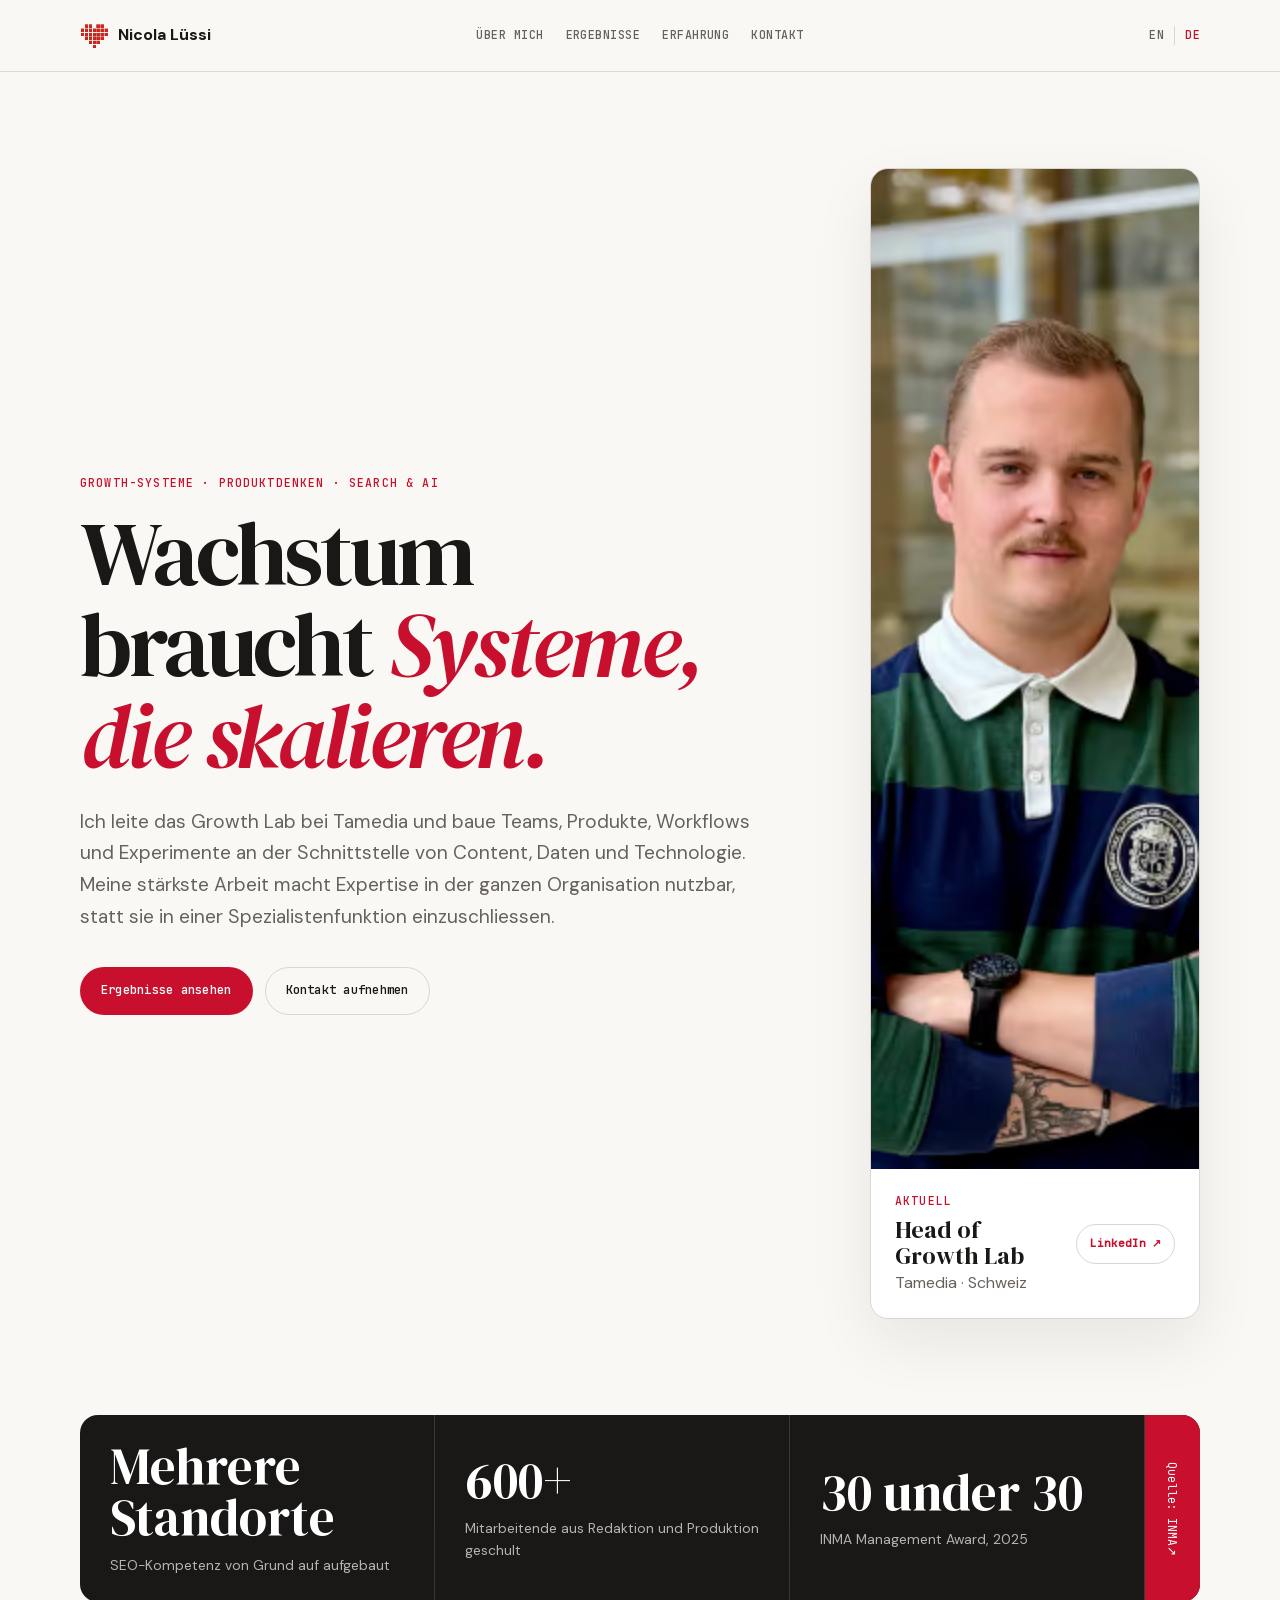
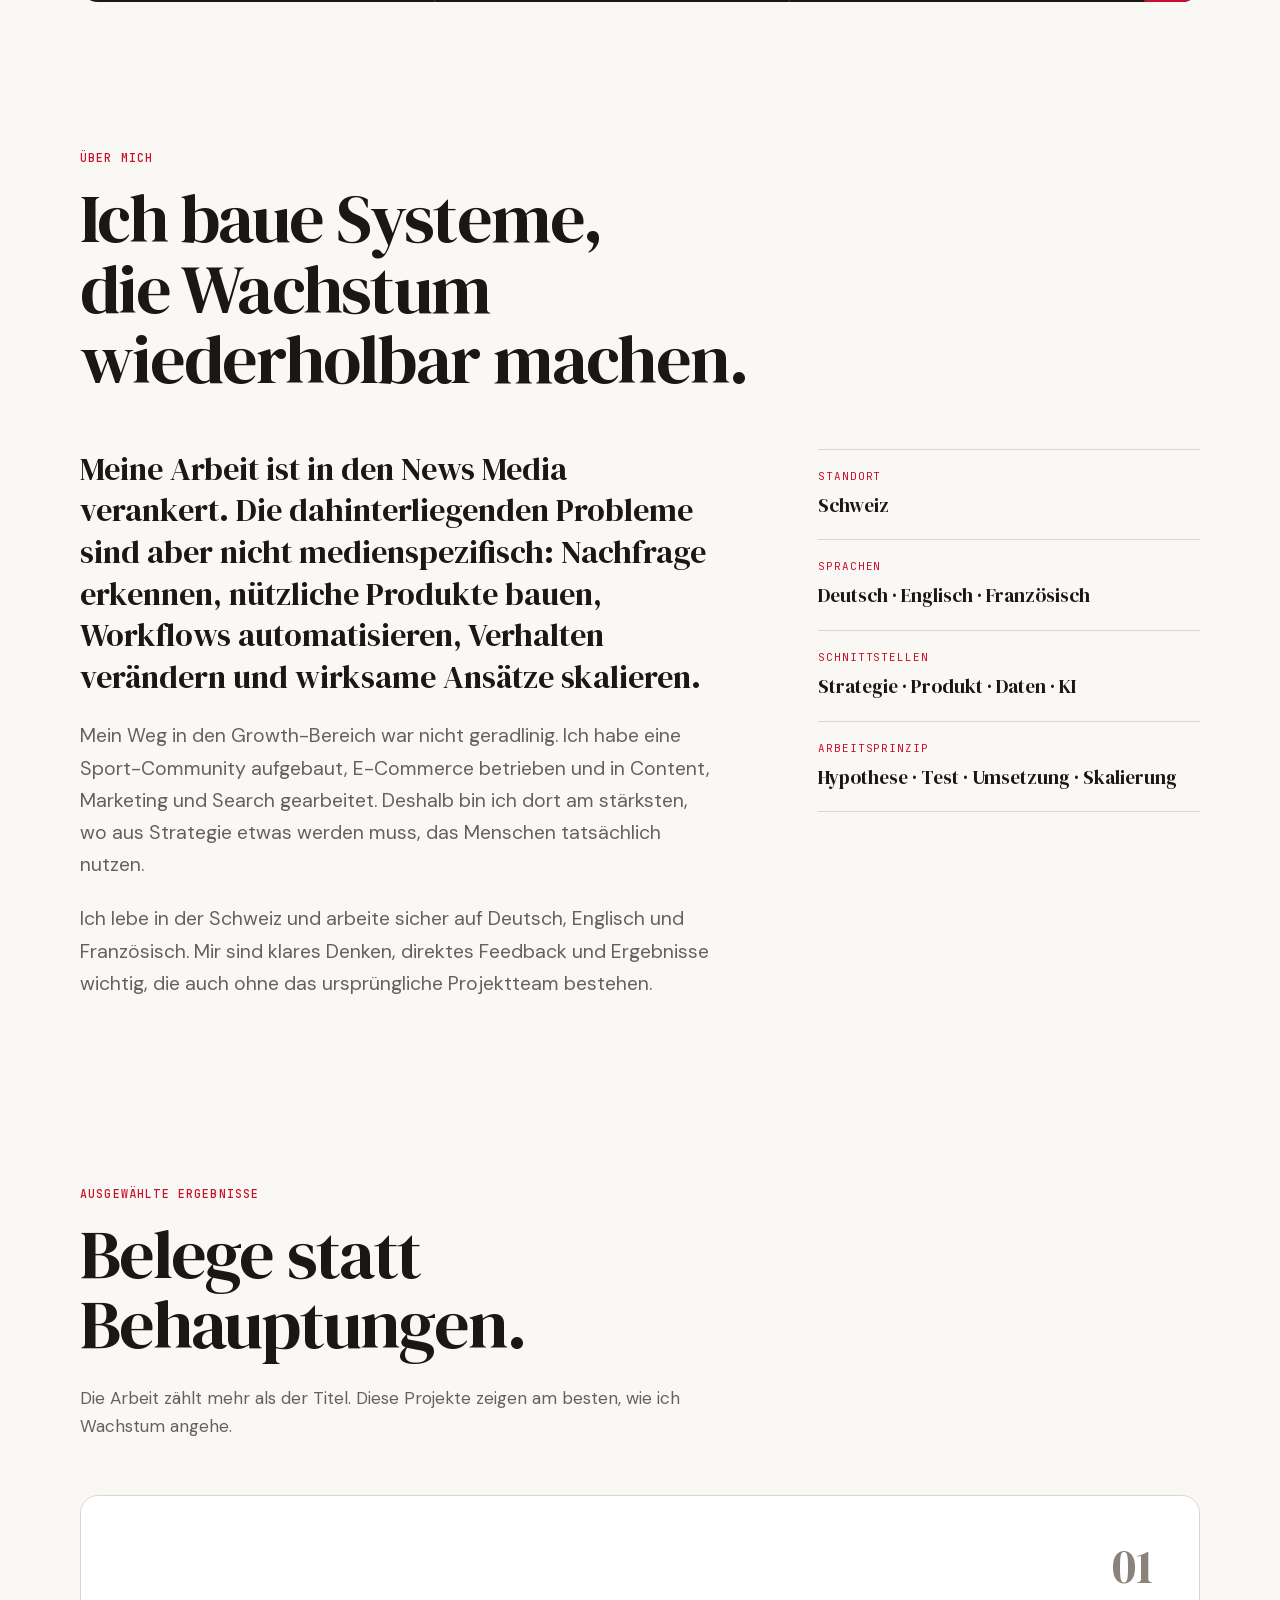
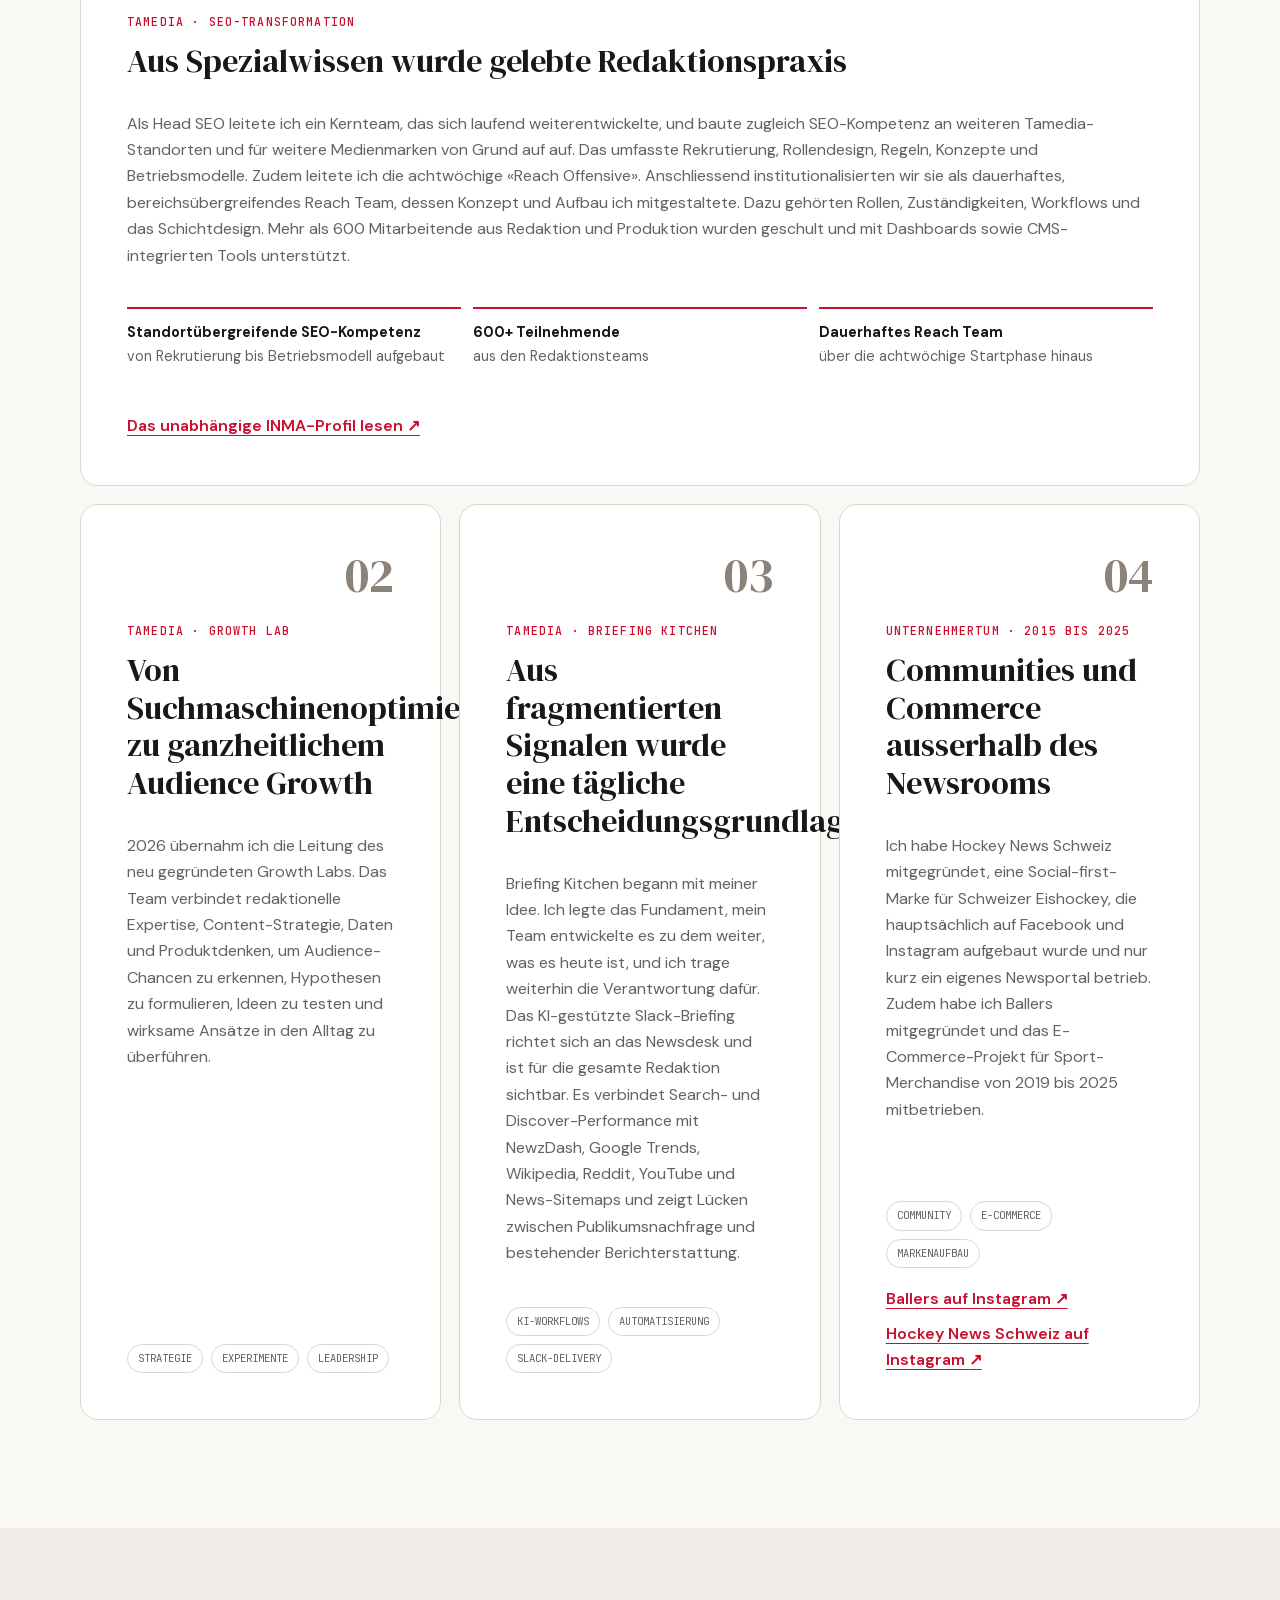
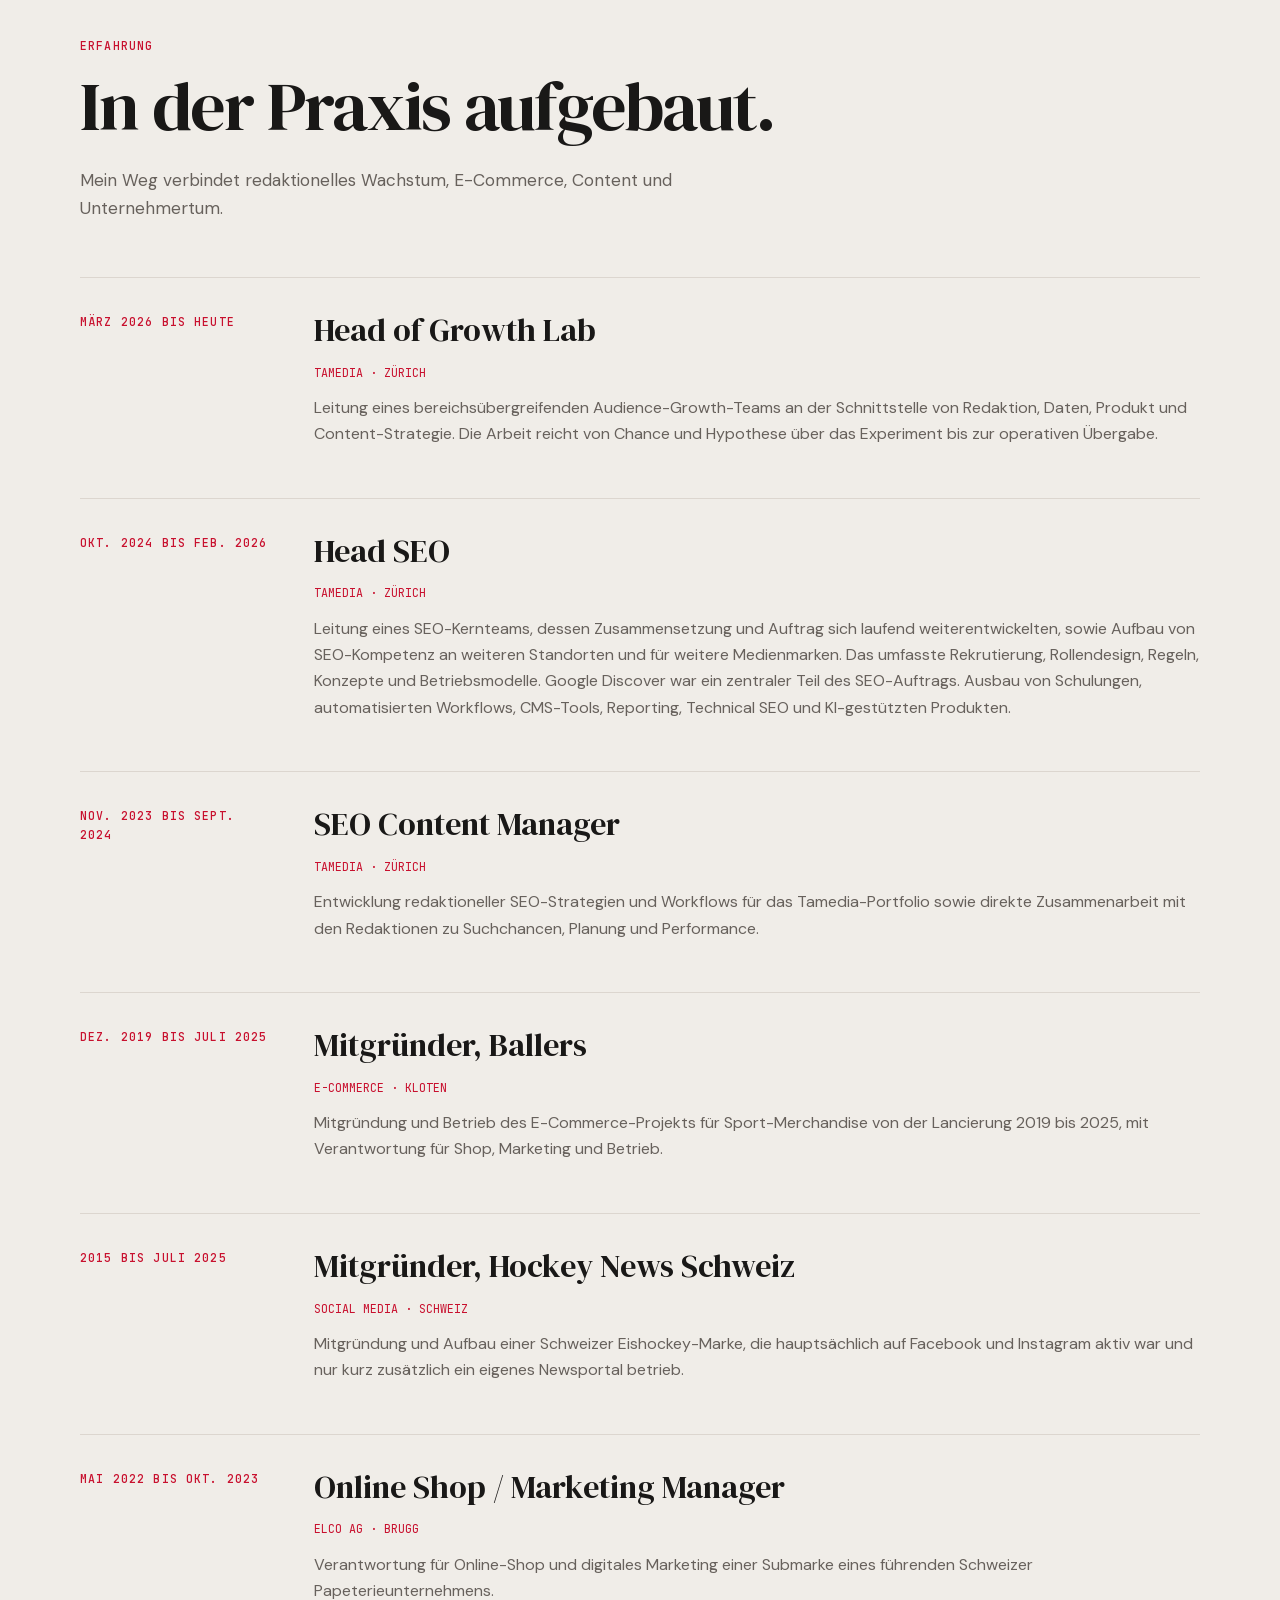
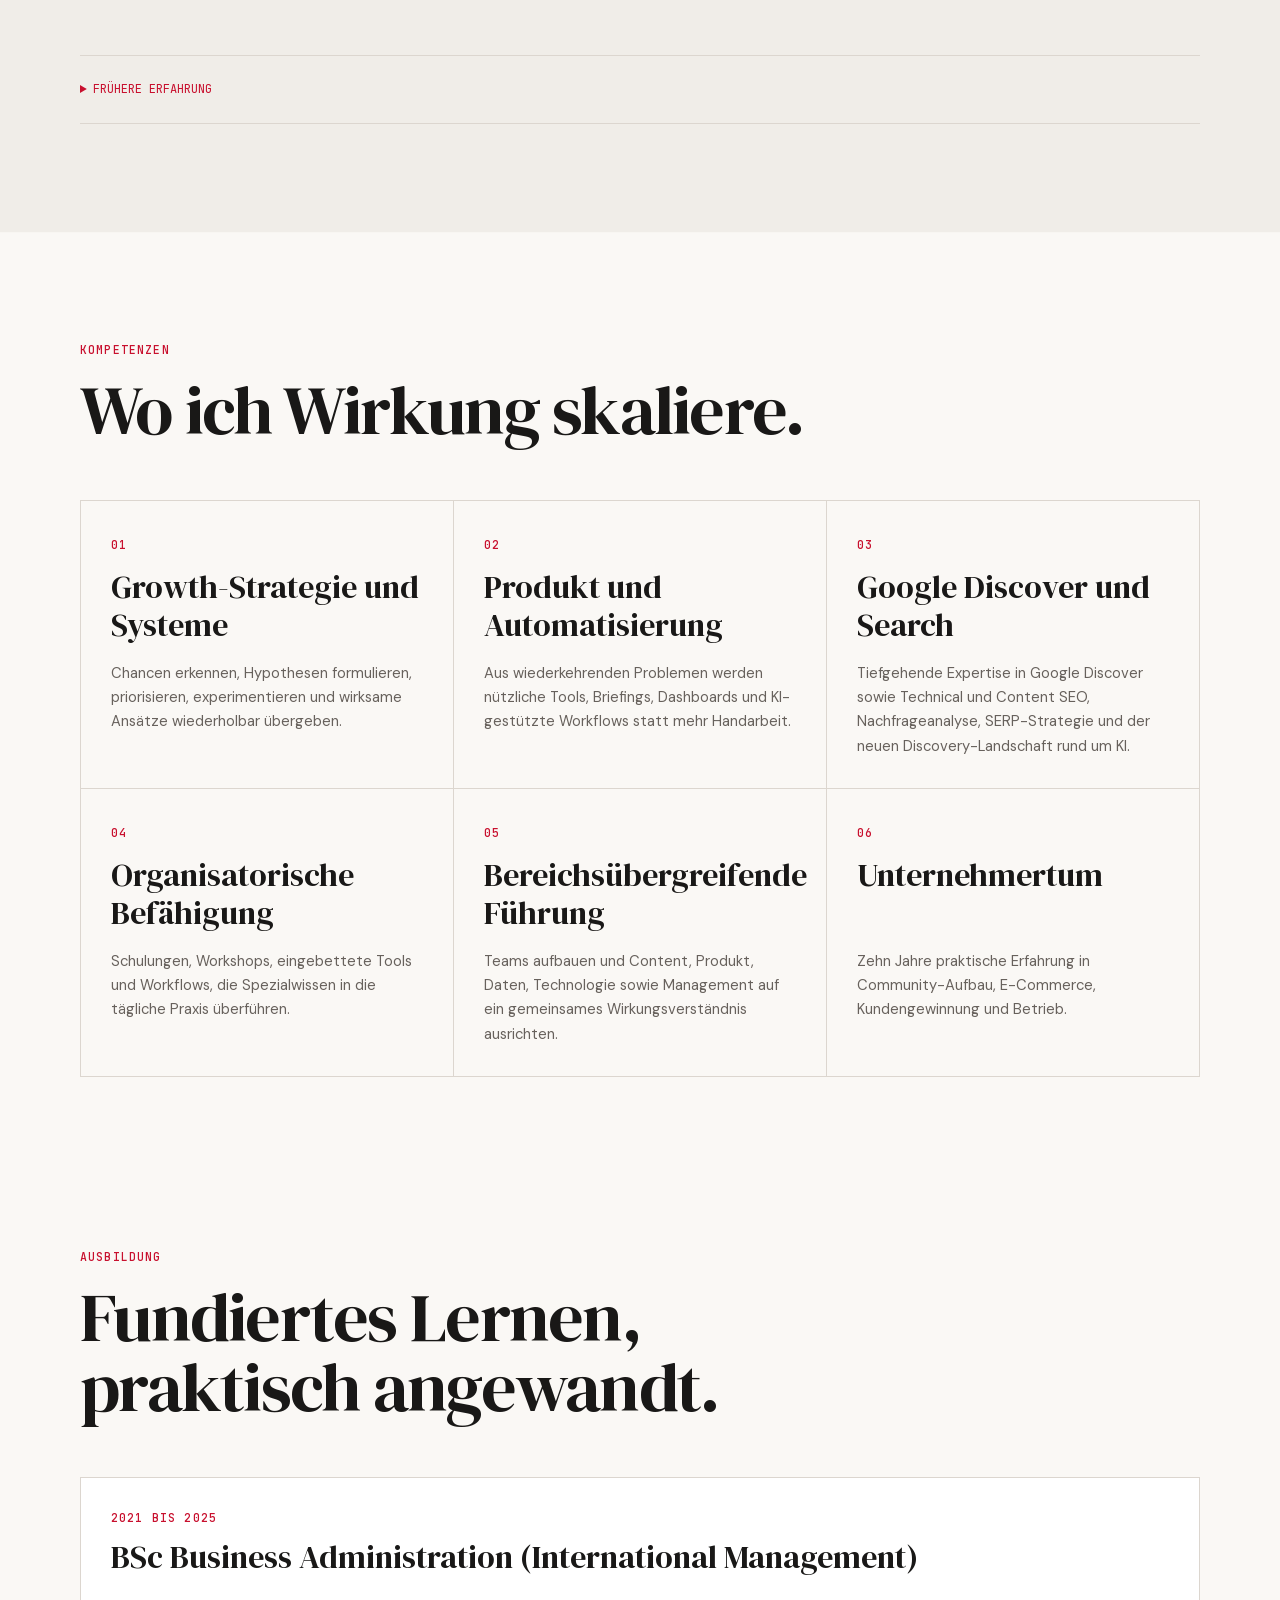
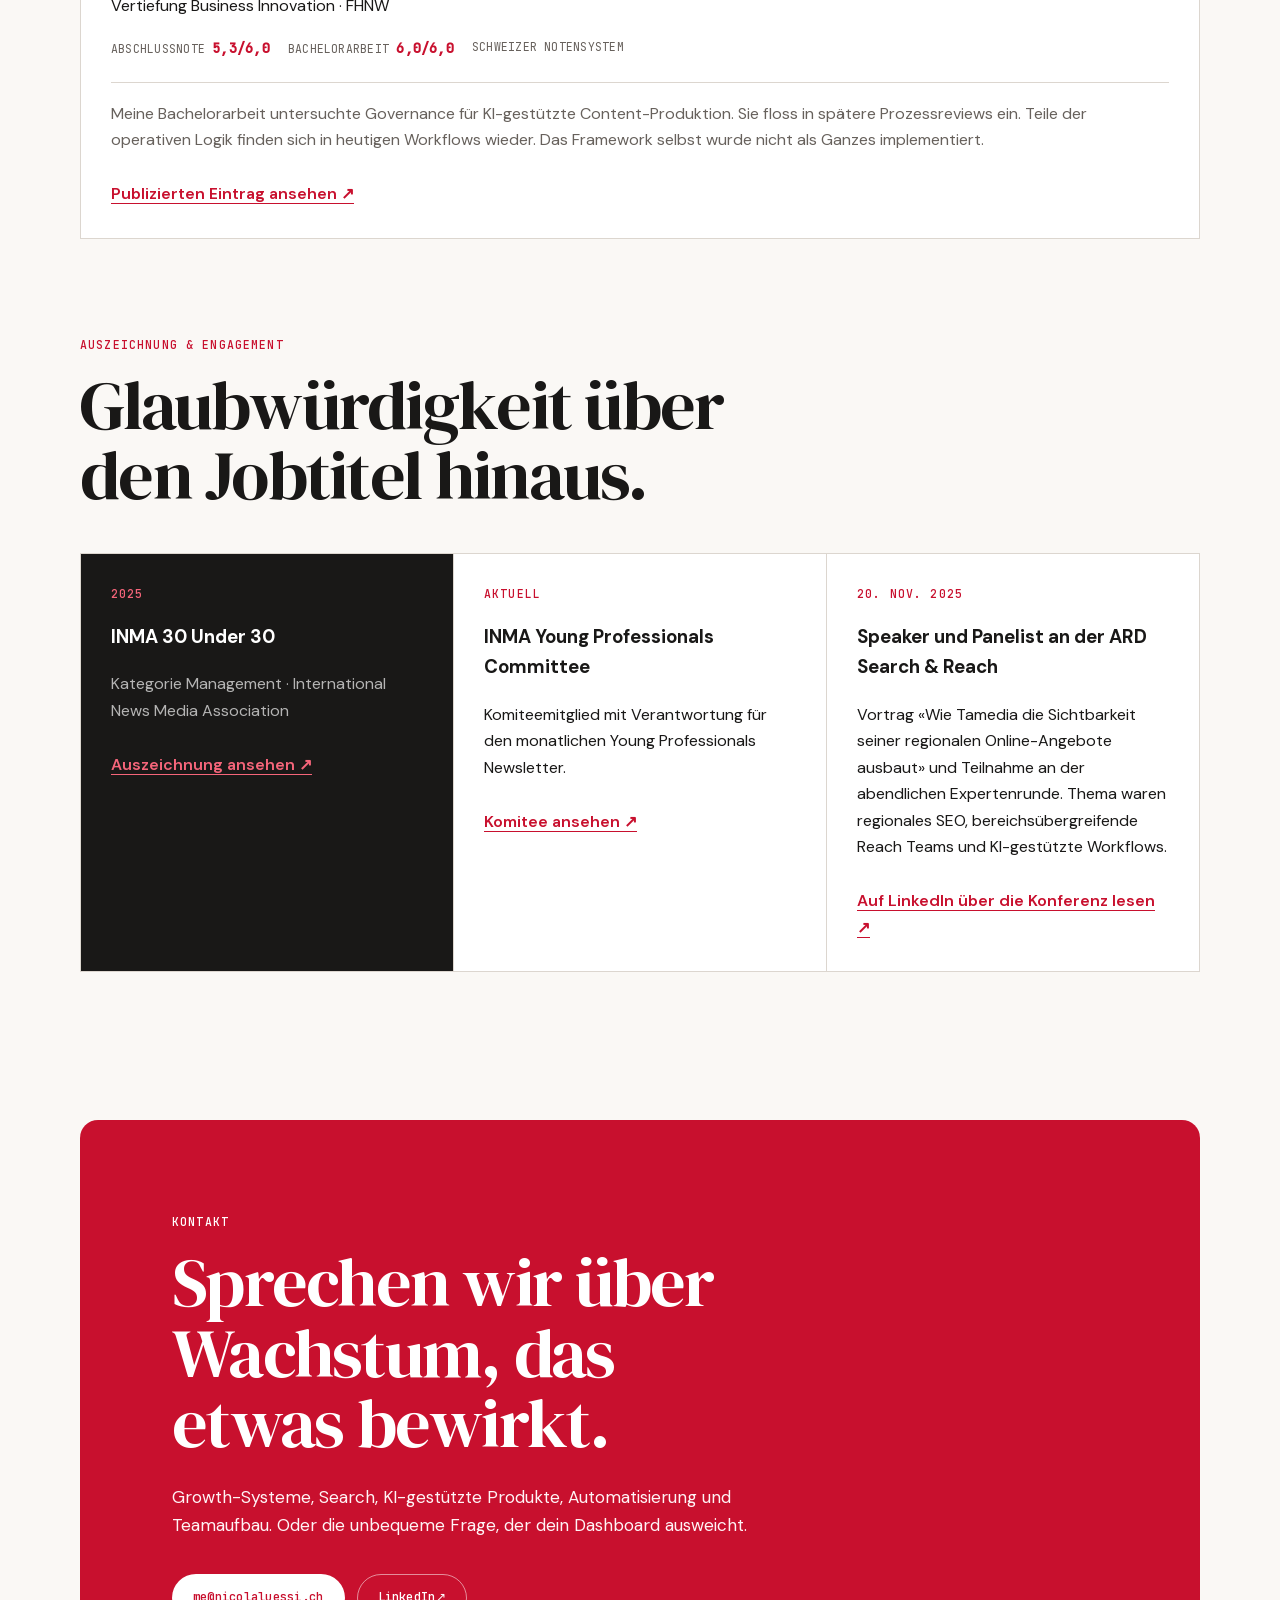
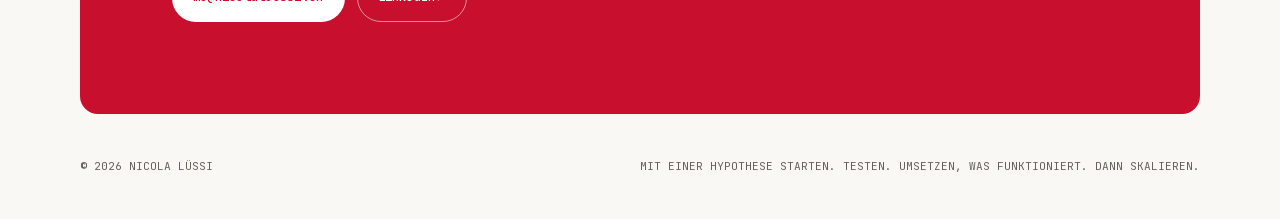
==== commit 7876d6d7: "Prepare migration to nicolaluessi.ch" ====
--- a/de/index.html
+++ b/de/index.html
@@ -8,19 +8,19 @@
   <meta name="author" content="Nicola Lüssi">
   <meta name="theme-color" content="#c8102e">
 
-  <link rel="canonical" href="https://iloveseo.ch/de/">
-  <link rel="alternate" hreflang="en" href="https://iloveseo.ch/">
-  <link rel="alternate" hreflang="de" href="https://iloveseo.ch/de/">
-  <link rel="alternate" hreflang="x-default" href="https://iloveseo.ch/">
+  <link rel="canonical" href="https://nicolaluessi.ch/de/">
+  <link rel="alternate" hreflang="en" href="https://nicolaluessi.ch/">
+  <link rel="alternate" hreflang="de" href="https://nicolaluessi.ch/de/">
+  <link rel="alternate" hreflang="x-default" href="https://nicolaluessi.ch/">
 
   <meta property="og:type" content="profile">
   <meta property="og:title" content="Nicola Lüssi | Growth, Search, Product &amp; AI">
   <meta property="og:description" content="Head of Growth Lab bei Tamedia mit tiefgehender Expertise in Google Discover, SEO, Audience Growth, Produkt und KI.">
-  <meta property="og:url" content="https://iloveseo.ch/de/">
+  <meta property="og:url" content="https://nicolaluessi.ch/de/">
   <meta property="og:site_name" content="Nicola Lüssi">
   <meta property="og:locale" content="de_CH">
   <meta property="og:locale:alternate" content="en_US">
-  <meta property="og:image" content="https://iloveseo.ch/og-image.png">
+  <meta property="og:image" content="https://nicolaluessi.ch/og-image.png">
   <meta property="og:image:width" content="1200">
   <meta property="og:image:height" content="630">
   <meta property="og:image:alt" content="Nicola Lüssi | Growth, Search, Product und AI">
@@ -30,7 +30,7 @@
   <meta name="twitter:card" content="summary_large_image">
   <meta name="twitter:title" content="Nicola Lüssi | Growth, Search, Product &amp; AI">
   <meta name="twitter:description" content="Head of Growth Lab bei Tamedia mit tiefgehender Expertise in Google Discover, SEO, Audience Growth, Produkt und KI.">
-  <meta name="twitter:image" content="https://iloveseo.ch/og-image.png">
+  <meta name="twitter:image" content="https://nicolaluessi.ch/og-image.png">
   <meta name="twitter:image:alt" content="Nicola Lüssi | Growth, Search, Product und AI">
 
   <link rel="icon" href="/favicon.png" type="image/png">
@@ -45,31 +45,31 @@
     "@graph": [
       {
         "@type": "WebSite",
-        "@id": "https://iloveseo.ch/#website",
-        "url": "https://iloveseo.ch/",
+        "@id": "https://nicolaluessi.ch/#website",
+        "url": "https://nicolaluessi.ch/",
         "name": "Nicola Lüssi",
         "inLanguage": ["en", "de"],
-        "publisher": {"@id": "https://iloveseo.ch/#person"}
+        "publisher": {"@id": "https://nicolaluessi.ch/#person"}
       },
       {
         "@type": "ProfilePage",
-        "@id": "https://iloveseo.ch/de/#webpage",
-        "url": "https://iloveseo.ch/de/",
+        "@id": "https://nicolaluessi.ch/de/#webpage",
+        "url": "https://nicolaluessi.ch/de/",
         "name": "Nicola Lüssi | Head of Growth Lab bei Tamedia",
         "description": "Profil von Nicola Lüssi, Head of Growth Lab bei Tamedia und Growth Leader an der Schnittstelle von Strategie, Produkt, Suche, Daten und KI.",
         "inLanguage": "de",
-        "dateModified": "2026-07-23",
-        "isPartOf": {"@id": "https://iloveseo.ch/#website"},
-        "mainEntity": {"@id": "https://iloveseo.ch/#person"}
+        "dateModified": "2026-07-28",
+        "isPartOf": {"@id": "https://nicolaluessi.ch/#website"},
+        "mainEntity": {"@id": "https://nicolaluessi.ch/#person"}
       },
       {
         "@type": "Person",
-        "@id": "https://iloveseo.ch/#person",
+        "@id": "https://nicolaluessi.ch/#person",
         "name": "Nicola Lüssi",
-        "url": "https://iloveseo.ch/",
+        "url": "https://nicolaluessi.ch/",
         "image": {
           "@type": "ImageObject",
-          "url": "https://iloveseo.ch/nicola-luessi-portrait-800.webp",
+          "url": "https://nicolaluessi.ch/nicola-luessi-portrait-800.webp",
           "width": 800,
           "height": 1000,
           "caption": "Porträt von Nicola Lüssi"
@@ -167,7 +167,7 @@
         <p class="hero-intro">Ich leite das Growth Lab bei Tamedia und baue Teams, Produkte, Workflows und Experimente an der Schnittstelle von Content, Daten und Technologie. Meine stärkste Arbeit macht Expertise in der ganzen Organisation nutzbar, statt sie in einer Spezialistenfunktion einzuschliessen.</p>
         <div class="hero-actions">
           <a class="button button-primary" href="#impact">Ergebnisse ansehen</a>
-          <a class="button button-secondary" href="mailto:nicola@iloveseo.ch">Kontakt aufnehmen</a>
+          <a class="button button-secondary" href="mailto:me@nicolaluessi.ch">Kontakt aufnehmen</a>
         </div>
       </div>
       <figure class="portrait-card">
@@ -262,9 +262,9 @@
           <p class="card-kicker">Tamedia · Growth Lab</p>
           <h3>Von Suchmaschinenoptimierung zu ganzheitlichem Audience Growth</h3>
           <p>2026 übernahm ich die Leitung des neu gegründeten Growth Labs. Das Team verbindet redaktionelle Expertise, Content-Strategie, Daten und Produktdenken, um Audience-Chancen zu erkennen, Hypothesen zu formulieren, Ideen zu testen und wirksame Ansätze in den Alltag zu überführen.</p>
-          <div class="tag-list" aria-label="Themen">
-            <span>Strategie</span><span>Experimente</span><span>Leadership</span>
-          </div>
+          <ul class="tag-list" aria-label="Themen">
+            <li>Strategie</li><li>Experimente</li><li>Leadership</li>
+          </ul>
         </article>
 
         <article class="impact-card">
@@ -272,9 +272,9 @@
           <p class="card-kicker">Tamedia · Briefing Kitchen</p>
           <h3>Aus fragmentierten Signalen wurde eine tägliche Entscheidungsgrundlage</h3>
           <p>Briefing Kitchen begann mit meiner Idee. Ich legte das Fundament, mein Team entwickelte es zu dem weiter, was es heute ist, und ich trage weiterhin die Verantwortung dafür. Das KI-gestützte Slack-Briefing richtet sich an das Newsdesk und ist für die gesamte Redaktion sichtbar. Es verbindet Search- und Discover-Performance mit NewzDash, Google Trends, Wikipedia, Reddit, YouTube und News-Sitemaps und zeigt Lücken zwischen Publikumsnachfrage und bestehender Berichterstattung.</p>
-          <div class="tag-list" aria-label="Themen">
-            <span>KI-Workflows</span><span>Automatisierung</span><span>Slack-Delivery</span>
-          </div>
+          <ul class="tag-list" aria-label="Themen">
+            <li>KI-Workflows</li><li>Automatisierung</li><li>Slack-Delivery</li>
+          </ul>
         </article>
 
         <article class="impact-card">
@@ -282,13 +282,13 @@
           <p class="card-kicker">Unternehmertum · 2015 bis 2025</p>
           <h3>Communities und Commerce ausserhalb des Newsrooms</h3>
           <p>Ich habe Hockey News Schweiz mitgegründet, eine Social-first-Marke für Schweizer Eishockey, die hauptsächlich auf Facebook und Instagram aufgebaut wurde und nur kurz ein eigenes Newsportal betrieb. Zudem habe ich Ballers mitgegründet und das E-Commerce-Projekt für Sport-Merchandise von 2019 bis 2025 mitbetrieben.</p>
-          <div class="tag-list" aria-label="Themen">
-            <span>Community</span><span>E-Commerce</span><span>Markenaufbau</span>
-          </div>
-          <div class="card-links" aria-label="Profile der Projekte">
+          <ul class="tag-list" aria-label="Themen">
+            <li>Community</li><li>E-Commerce</li><li>Markenaufbau</li>
+          </ul>
+          <nav class="card-links" aria-label="Profile der Projekte">
             <a href="https://www.instagram.com/ballers.ch/" target="_blank" rel="noopener noreferrer">Ballers auf Instagram <span aria-hidden="true">↗</span></a>
             <a href="https://www.instagram.com/hockey_news_schweiz/" target="_blank" rel="noopener noreferrer">Hockey News Schweiz auf Instagram <span aria-hidden="true">↗</span></a>
-          </div>
+          </nav>
         </article>
       </div>
     </section>
@@ -459,7 +459,7 @@
       <h2 id="contact-title">Sprechen wir über Wachstum, das etwas bewirkt.</h2>
       <p>Growth-Systeme, Search, KI-gestützte Produkte, Automatisierung und Teamaufbau. Oder die unbequeme Frage, der dein Dashboard ausweicht.</p>
       <div class="contact-links">
-        <a class="button button-light" href="mailto:nicola@iloveseo.ch">nicola@iloveseo.ch</a>
+        <a class="button button-light" href="mailto:me@nicolaluessi.ch">me@nicolaluessi.ch</a>
         <a class="button button-outline-light" href="https://www.linkedin.com/in/nicolaluessi/" target="_blank" rel="noopener noreferrer">LinkedIn <span aria-hidden="true">↗</span></a>
       </div>
     </section>
--- a/css/style.css
+++ b/css/style.css
@@ -550,11 +550,12 @@
   display: flex;
   flex-wrap: wrap;
   gap: 8px;
-  margin-top: auto;
-  padding-top: 24px;
-}
-
-.tag-list span {
+  margin: auto 0 0;
+  padding: 24px 0 0;
+  list-style: none;
+}
+
+.tag-list li {
   border: 1px solid var(--line);
   border-radius: 999px;
   padding: 5px 10px;
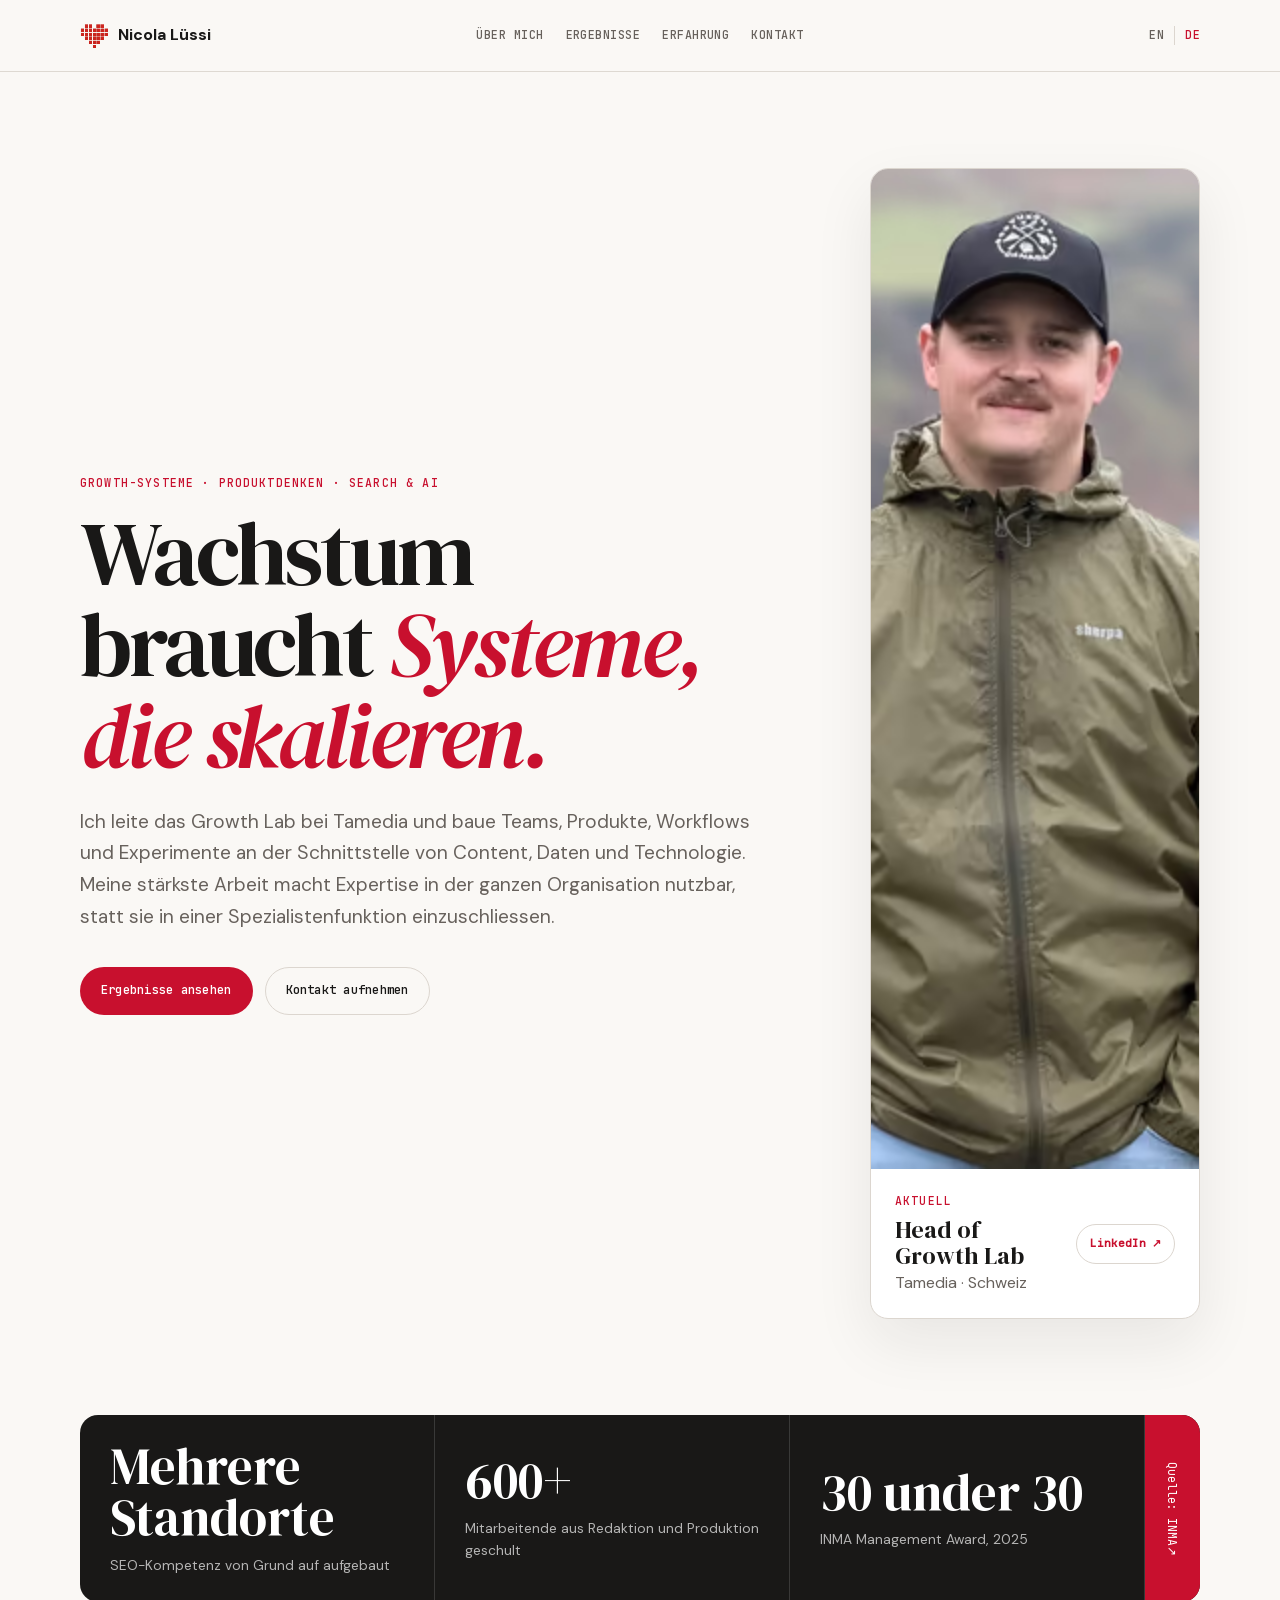
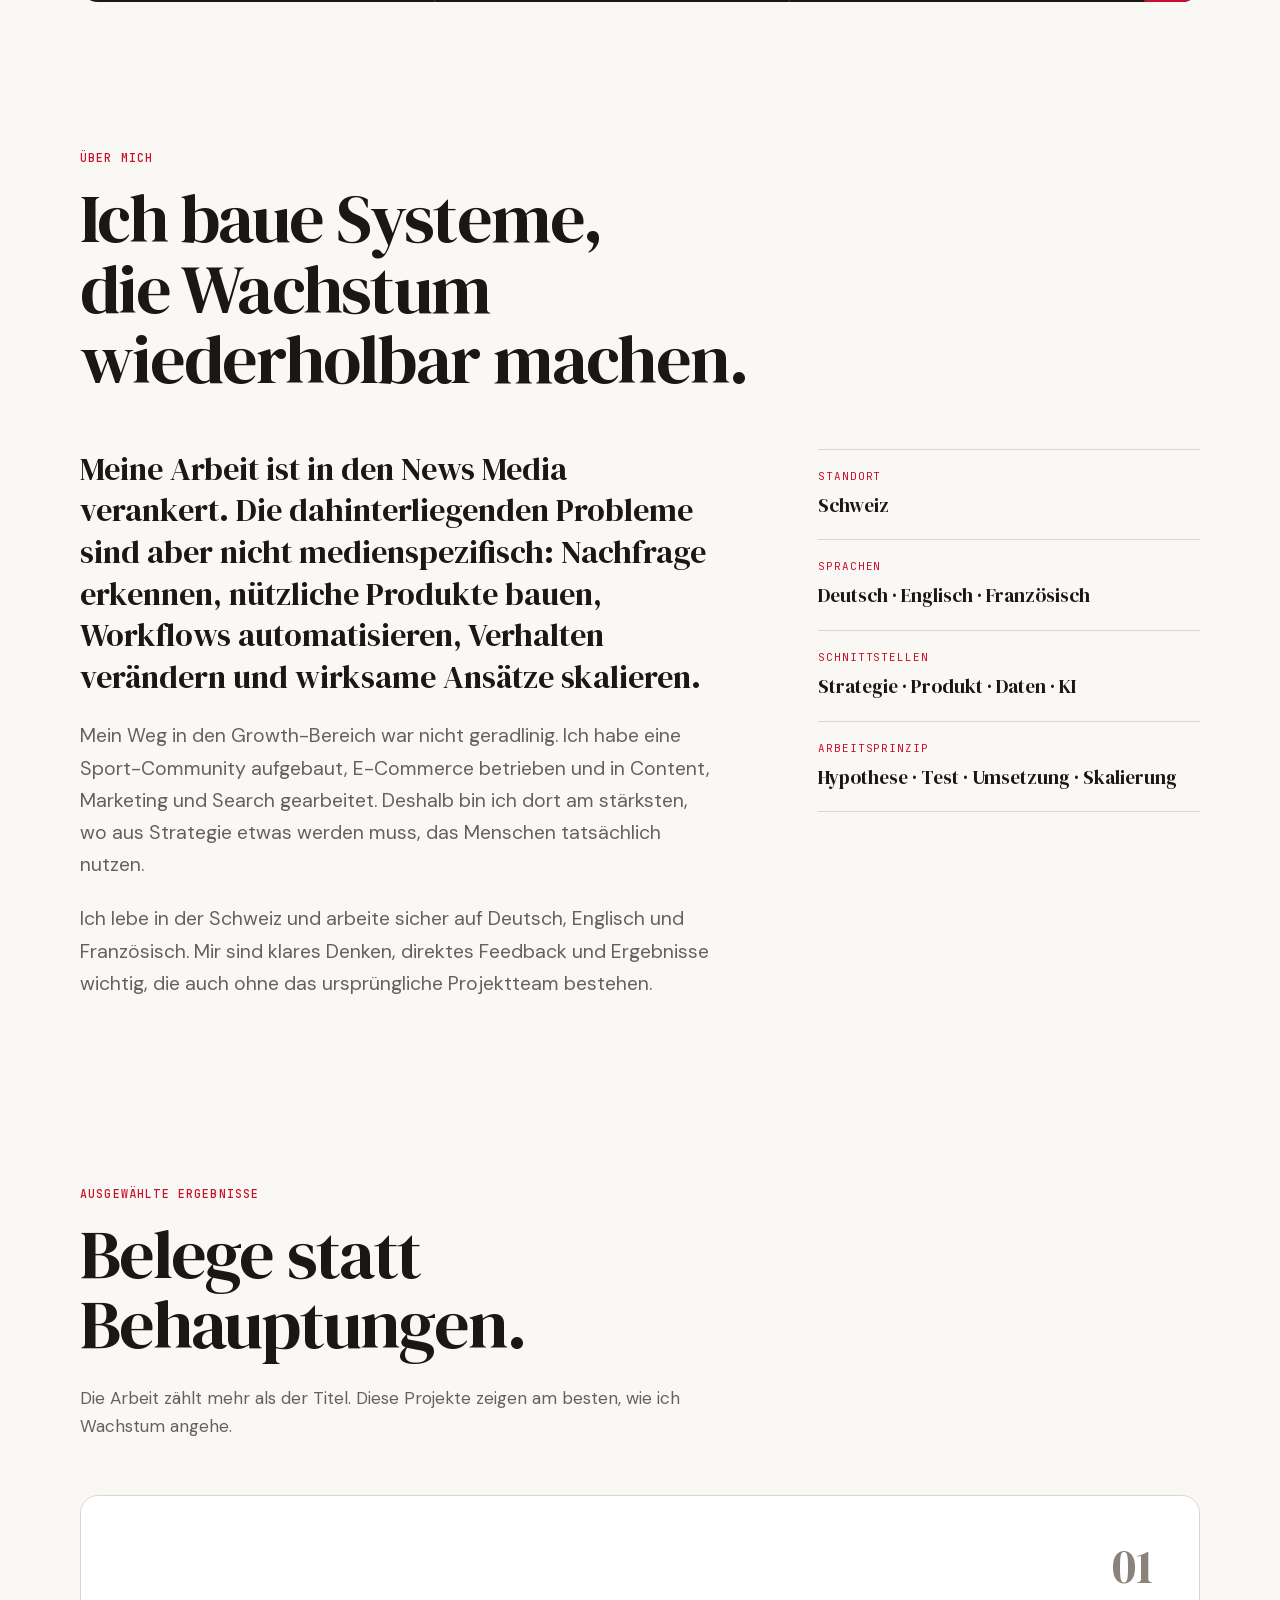
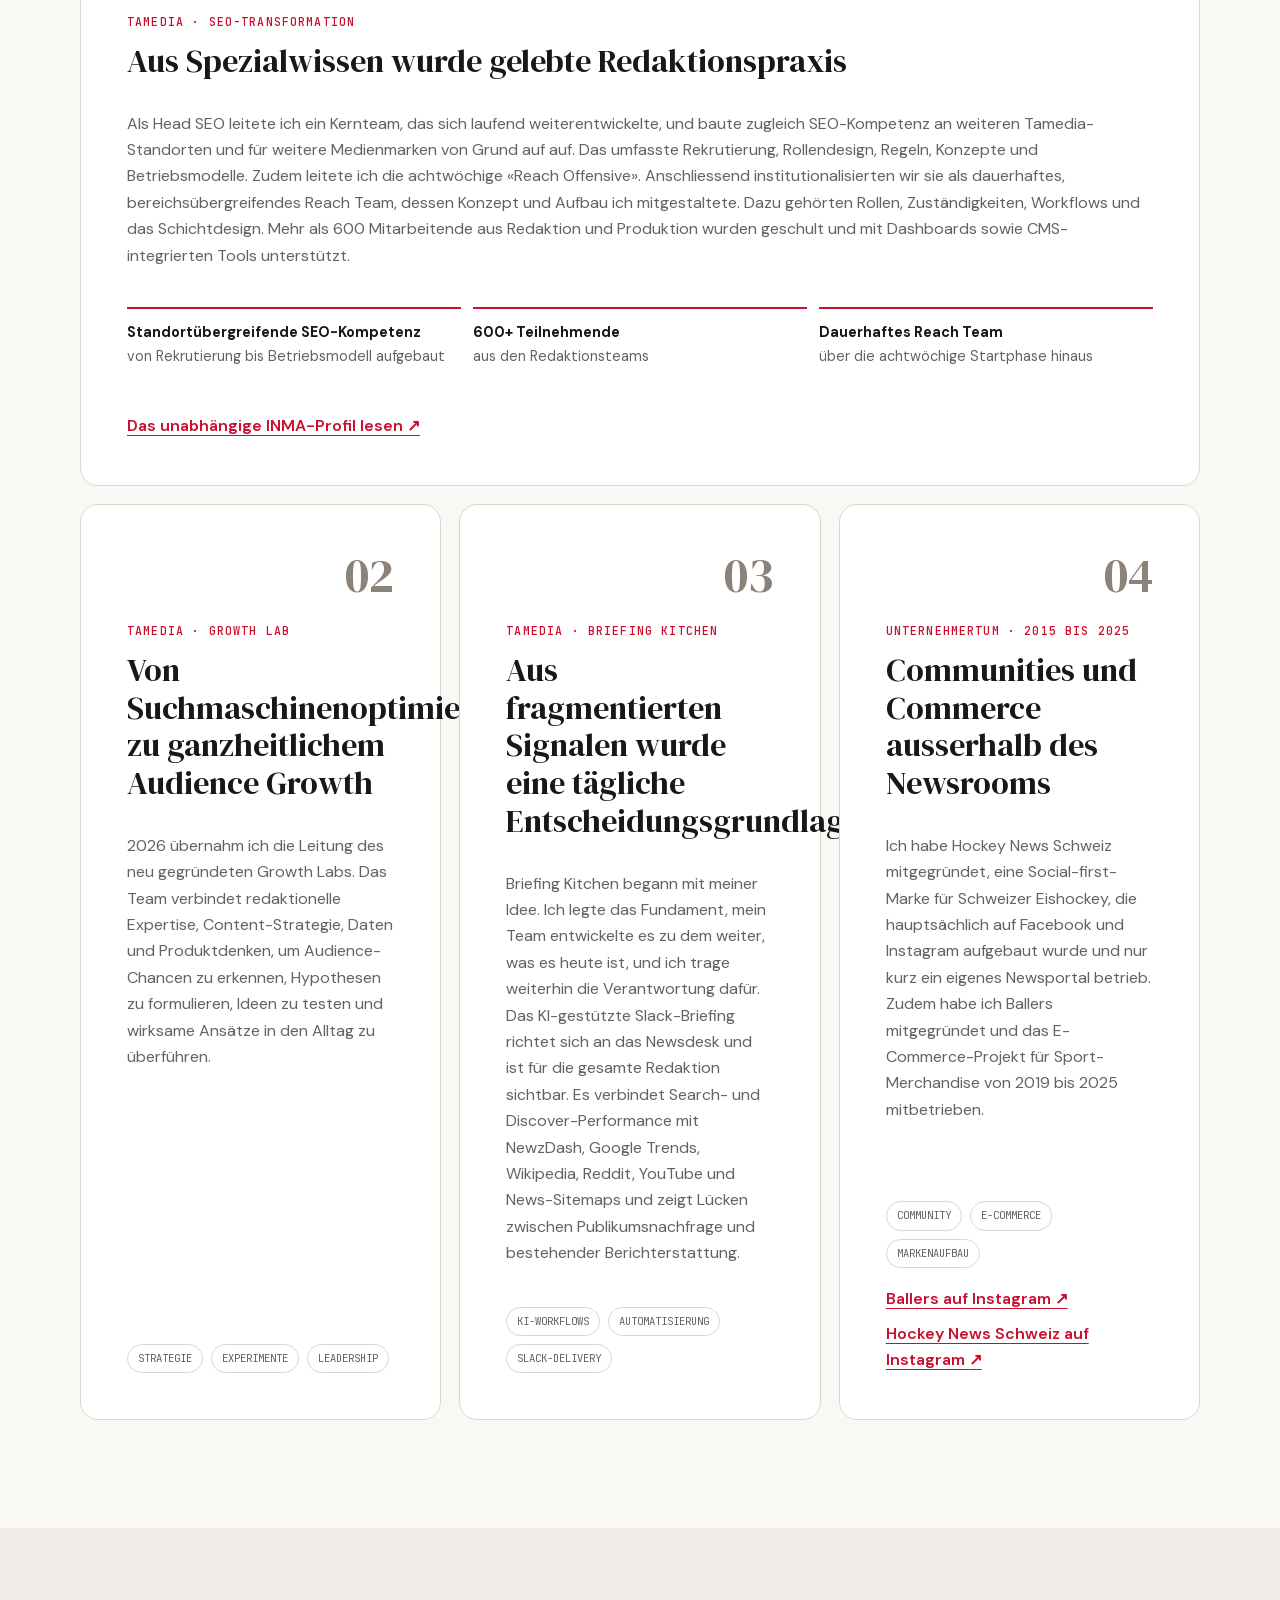
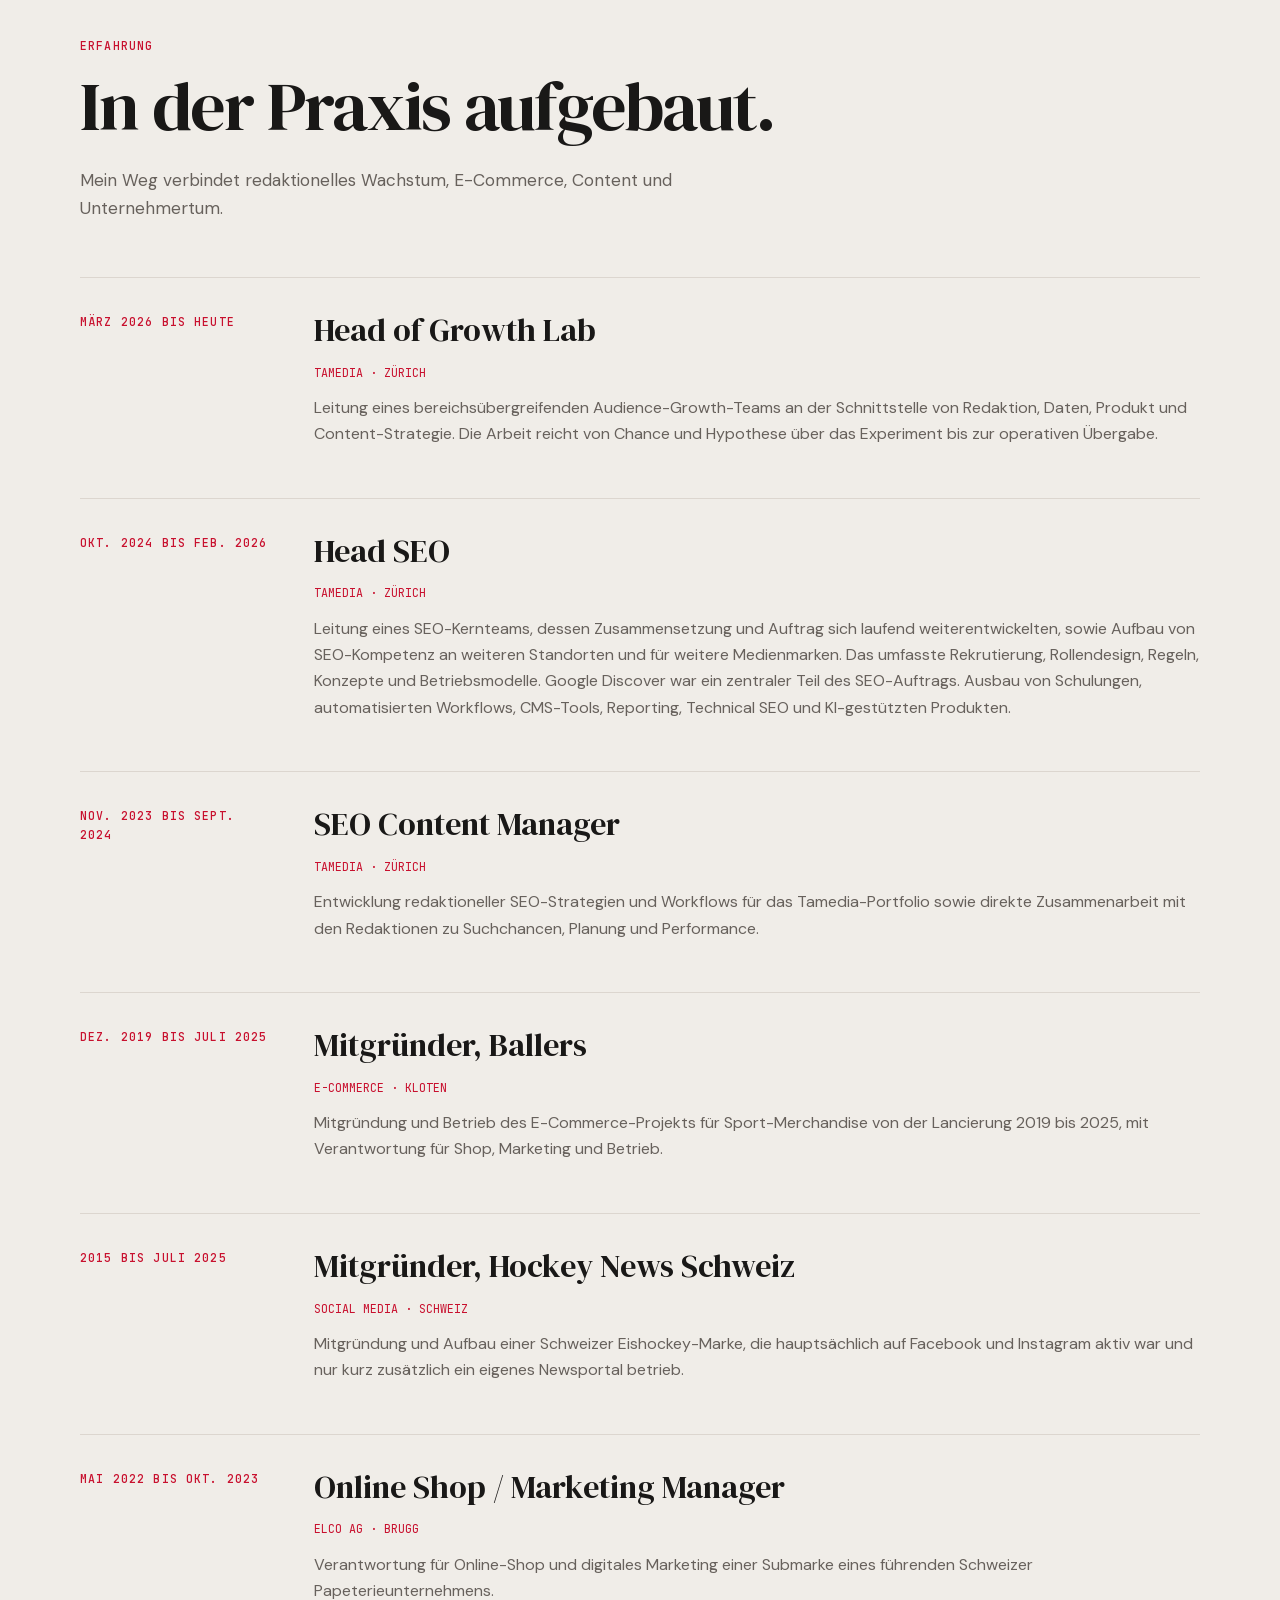
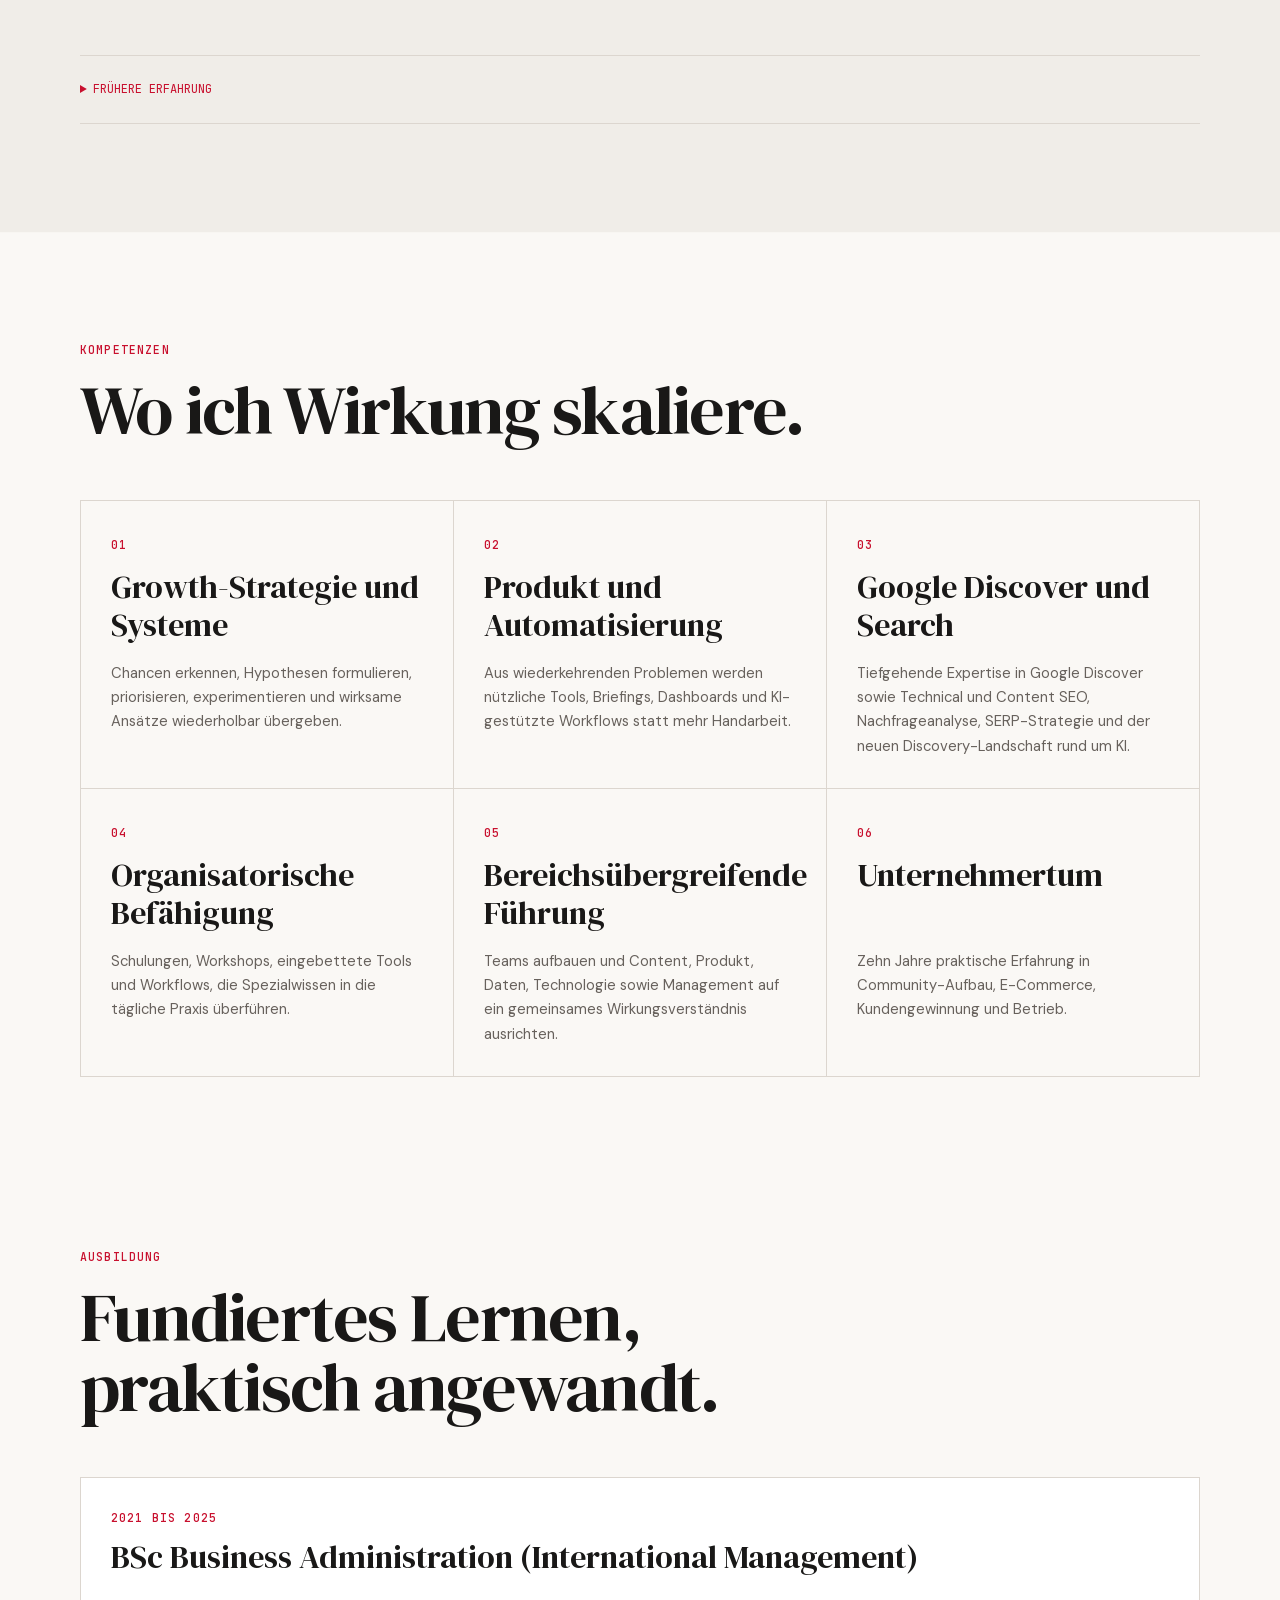
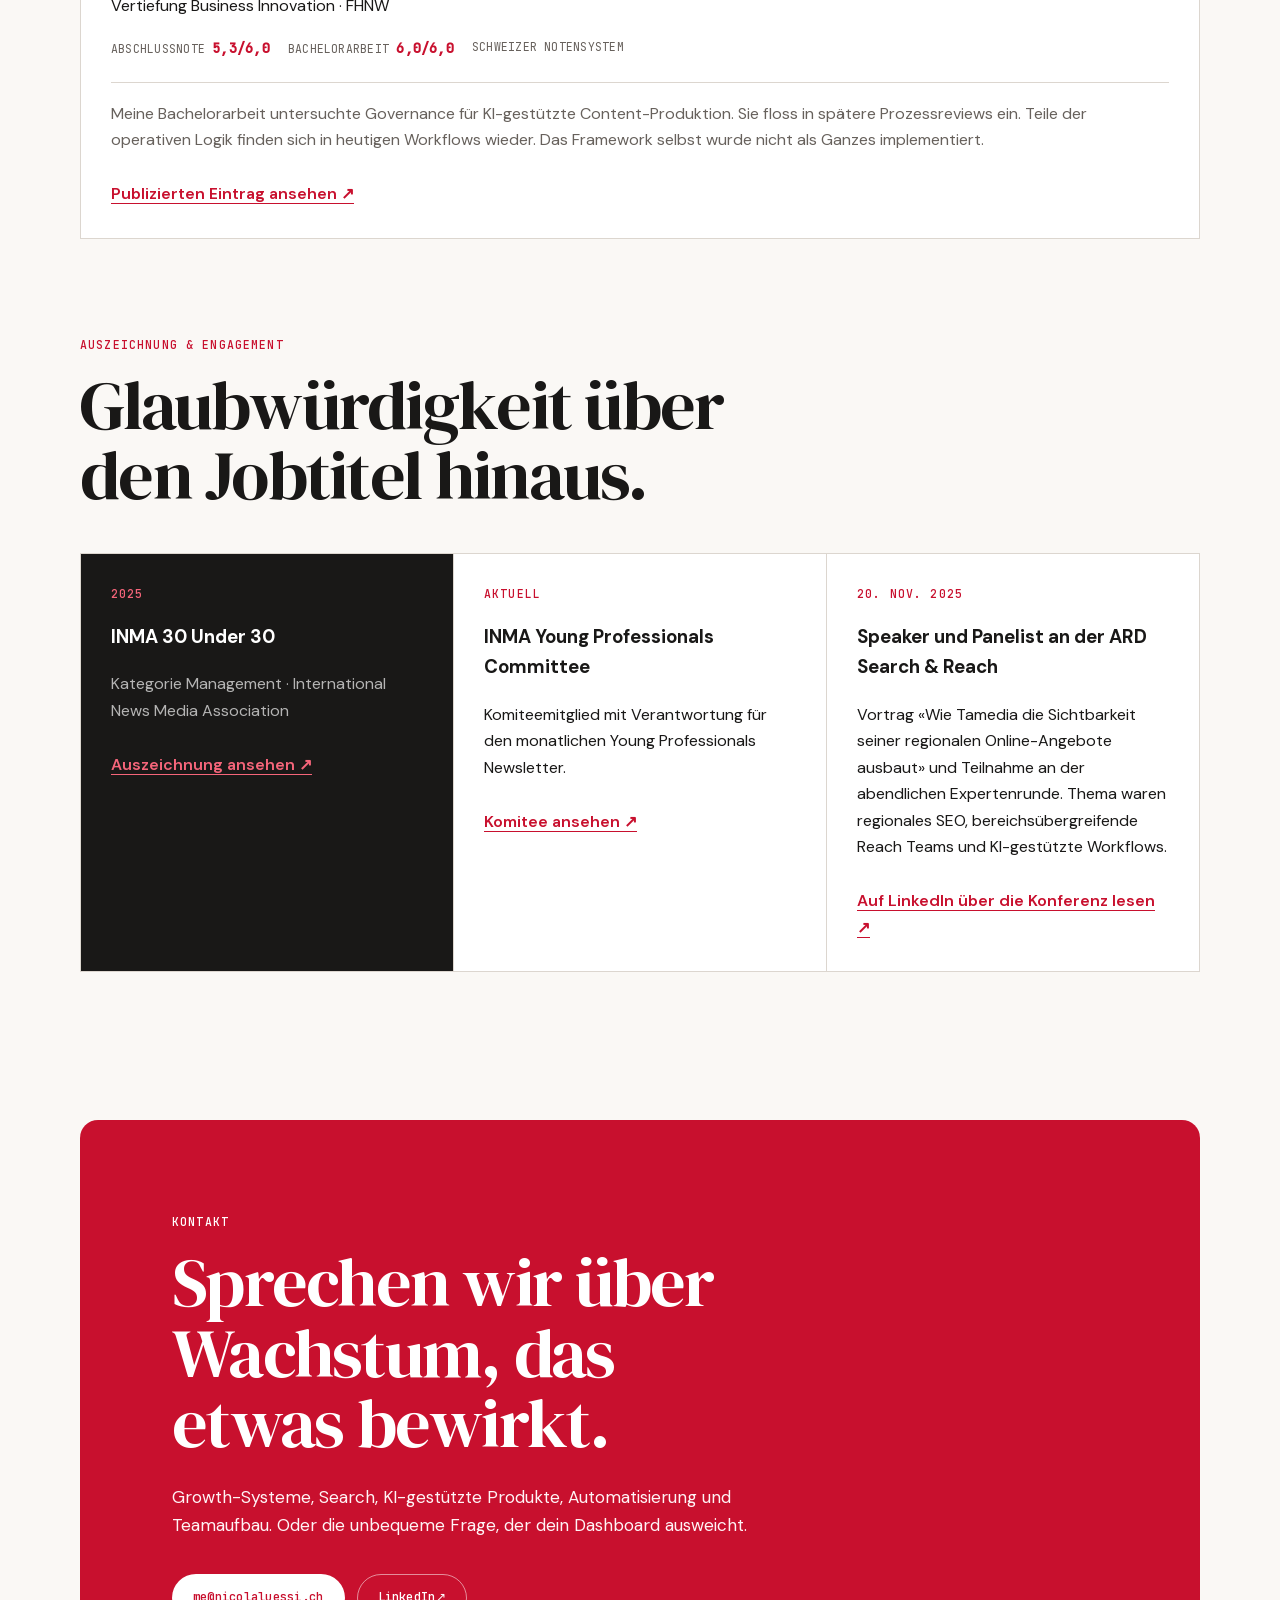
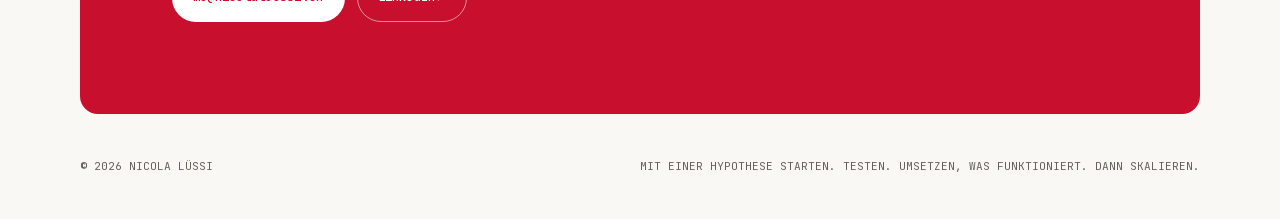
==== commit 8e5f233c: "Publish portrait and withdraw German version" ====
--- a/de/index.html
+++ b/de/index.html
@@ -7,11 +7,9 @@
   <meta name="description" content="Nicola Lüssi leitet das Growth Lab bei Tamedia und verfügt über tiefgehende Expertise in Google Discover, SEO, Audience Growth, Produkt und KI.">
   <meta name="author" content="Nicola Lüssi">
   <meta name="theme-color" content="#c8102e">
+  <meta name="robots" content="noindex,follow">
 
   <link rel="canonical" href="https://nicolaluessi.ch/de/">
-  <link rel="alternate" hreflang="en" href="https://nicolaluessi.ch/">
-  <link rel="alternate" hreflang="de" href="https://nicolaluessi.ch/de/">
-  <link rel="alternate" hreflang="x-default" href="https://nicolaluessi.ch/">
 
   <meta property="og:type" content="profile">
   <meta property="og:title" content="Nicola Lüssi | Growth, Search, Product &amp; AI">
@@ -19,7 +17,6 @@
   <meta property="og:url" content="https://nicolaluessi.ch/de/">
   <meta property="og:site_name" content="Nicola Lüssi">
   <meta property="og:locale" content="de_CH">
-  <meta property="og:locale:alternate" content="en_US">
   <meta property="og:image" content="https://nicolaluessi.ch/og-image.png">
   <meta property="og:image:width" content="1200">
   <meta property="og:image:height" content="630">
@@ -48,7 +45,7 @@
         "@id": "https://nicolaluessi.ch/#website",
         "url": "https://nicolaluessi.ch/",
         "name": "Nicola Lüssi",
-        "inLanguage": ["en", "de"],
+        "inLanguage": "en",
         "publisher": {"@id": "https://nicolaluessi.ch/#person"}
       },
       {
@@ -58,7 +55,7 @@
         "name": "Nicola Lüssi | Head of Growth Lab bei Tamedia",
         "description": "Profil von Nicola Lüssi, Head of Growth Lab bei Tamedia und Growth Leader an der Schnittstelle von Strategie, Produkt, Suche, Daten und KI.",
         "inLanguage": "de",
-        "dateModified": "2026-07-28",
+        "dateModified": "2026-07-29",
         "isPartOf": {"@id": "https://nicolaluessi.ch/#website"},
         "mainEntity": {"@id": "https://nicolaluessi.ch/#person"}
       },
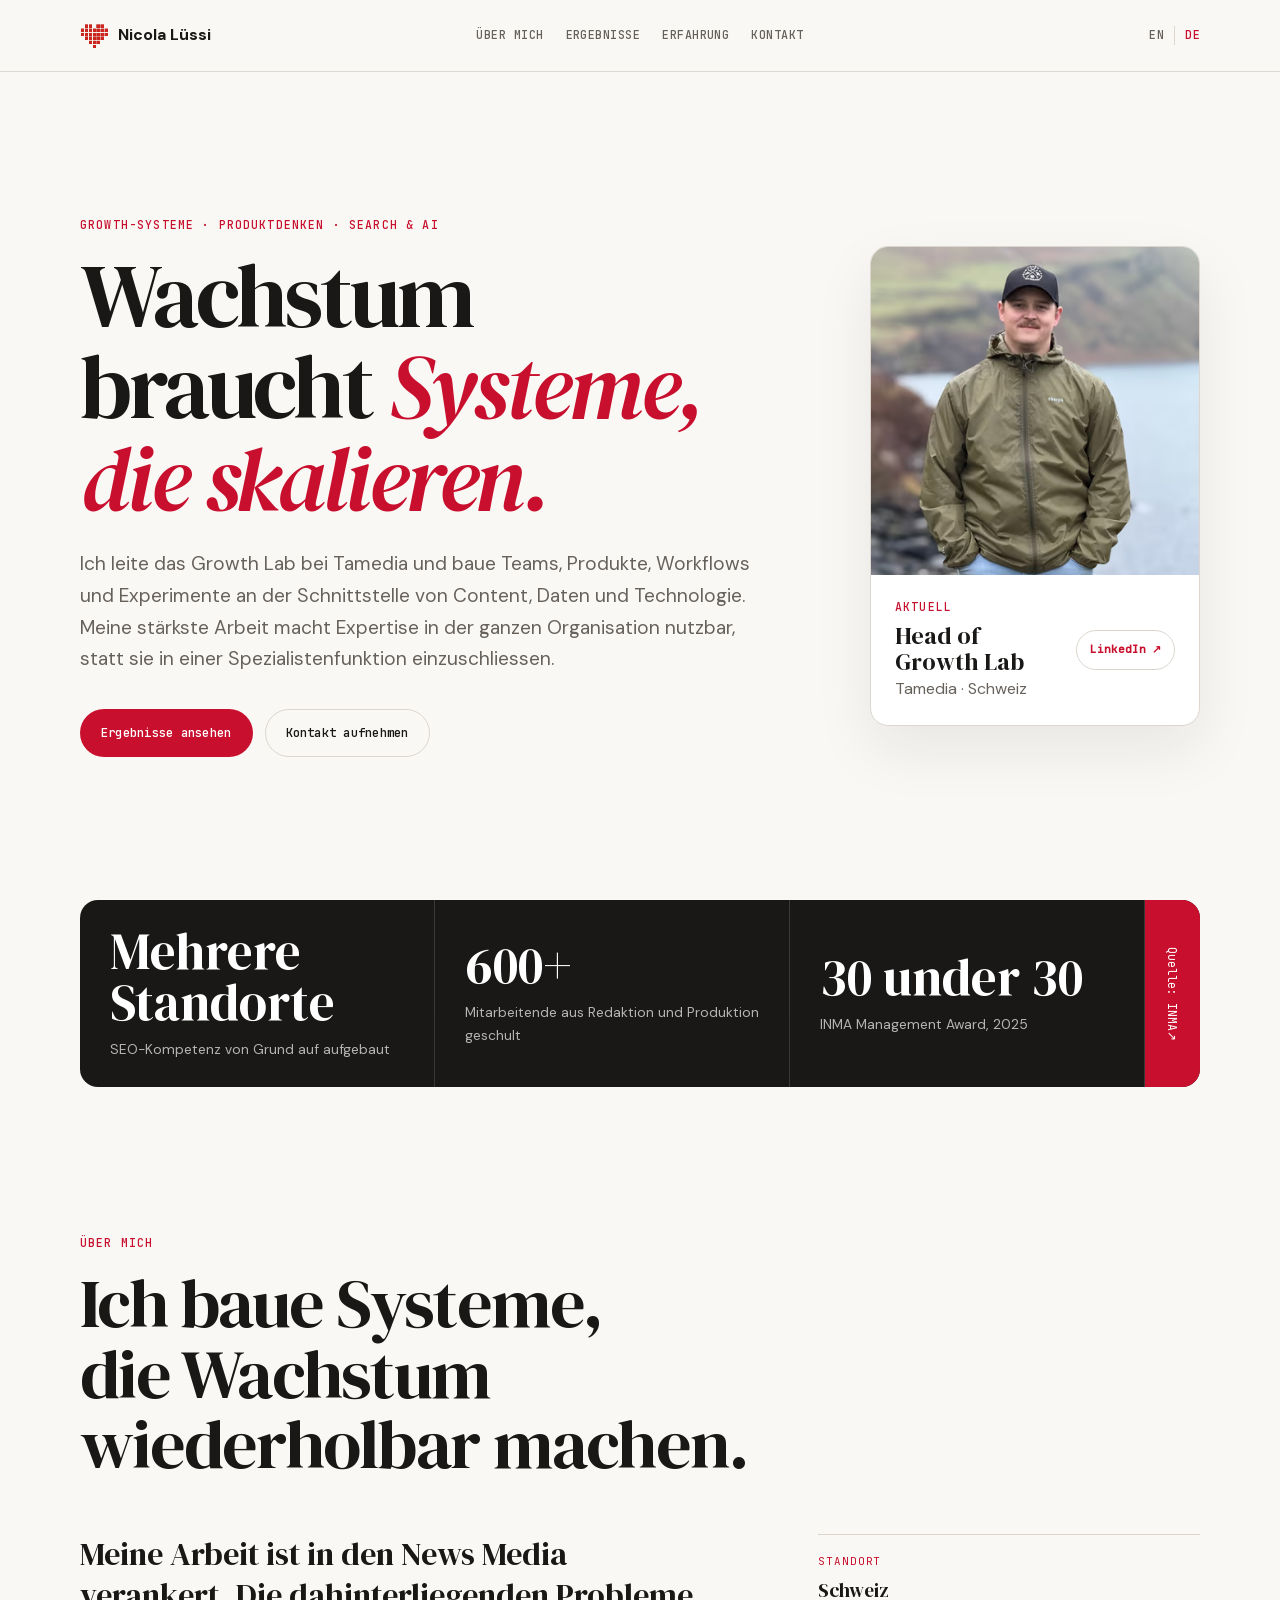
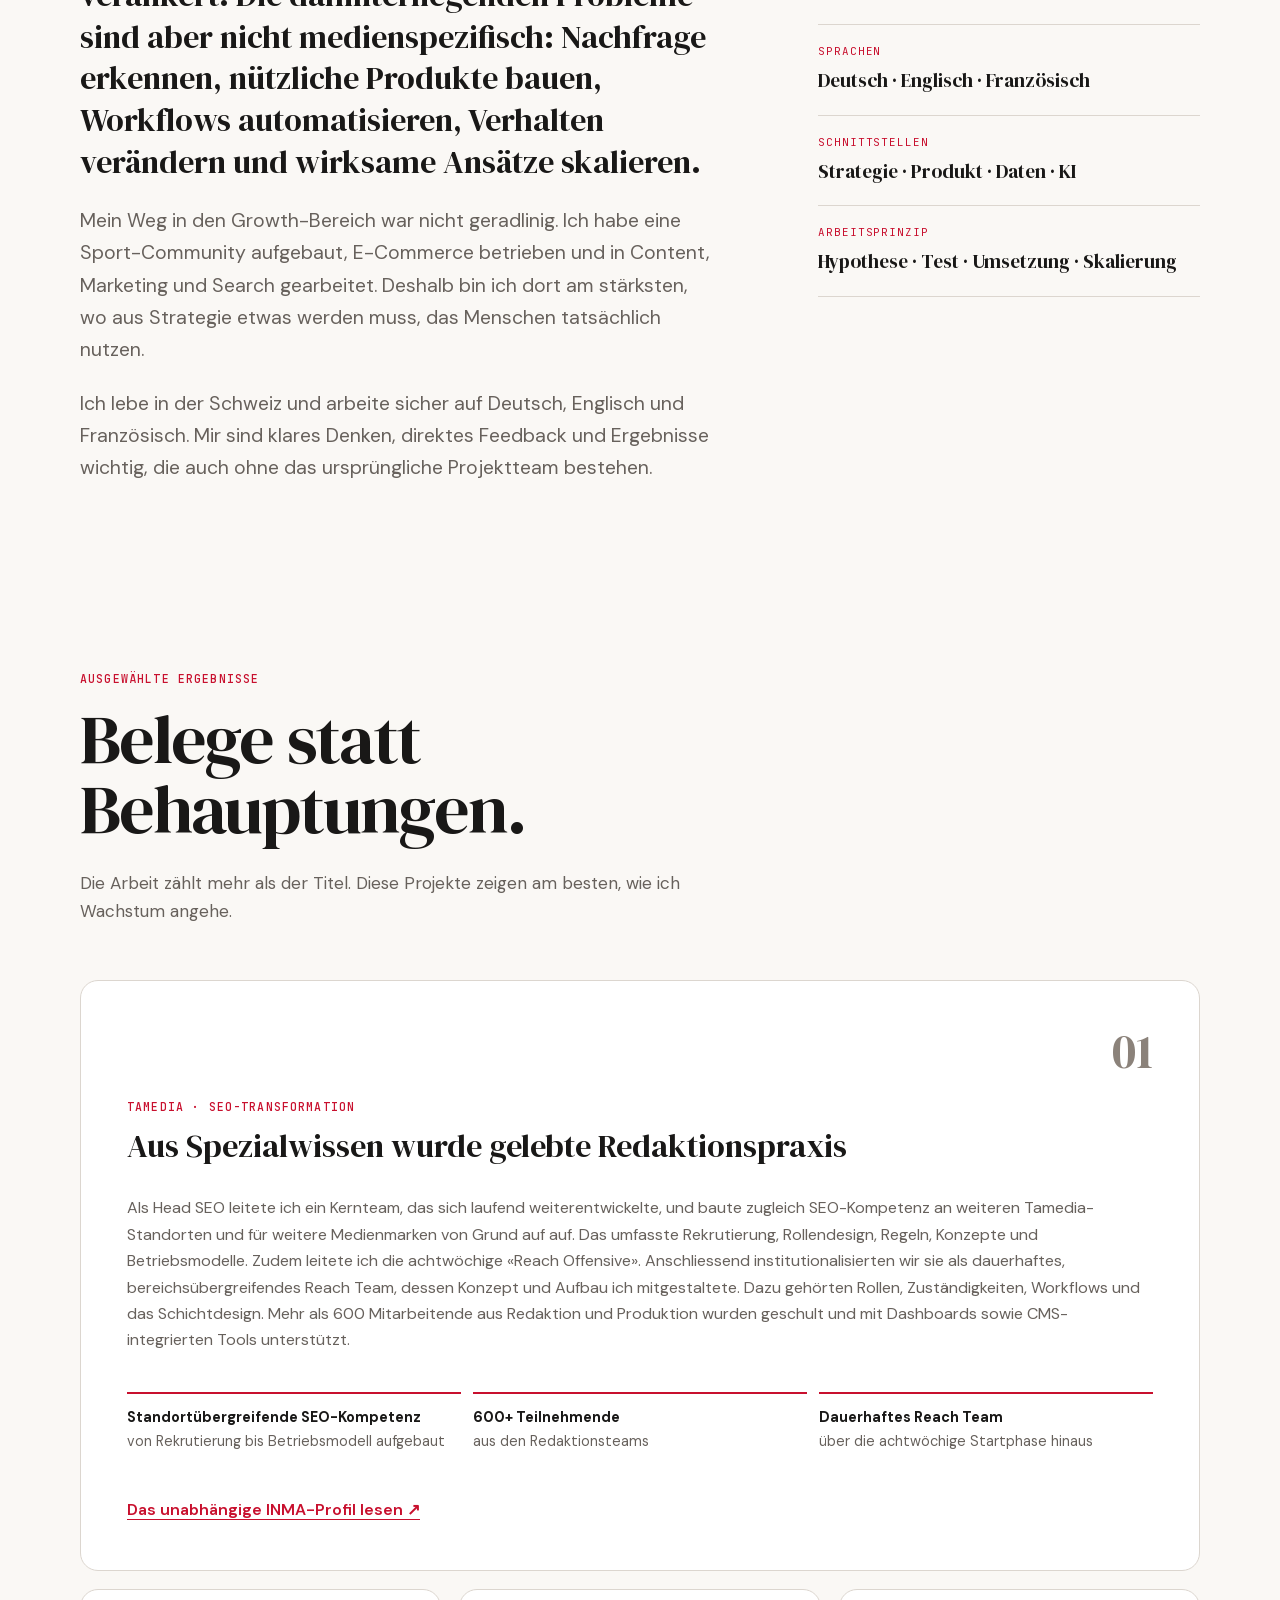
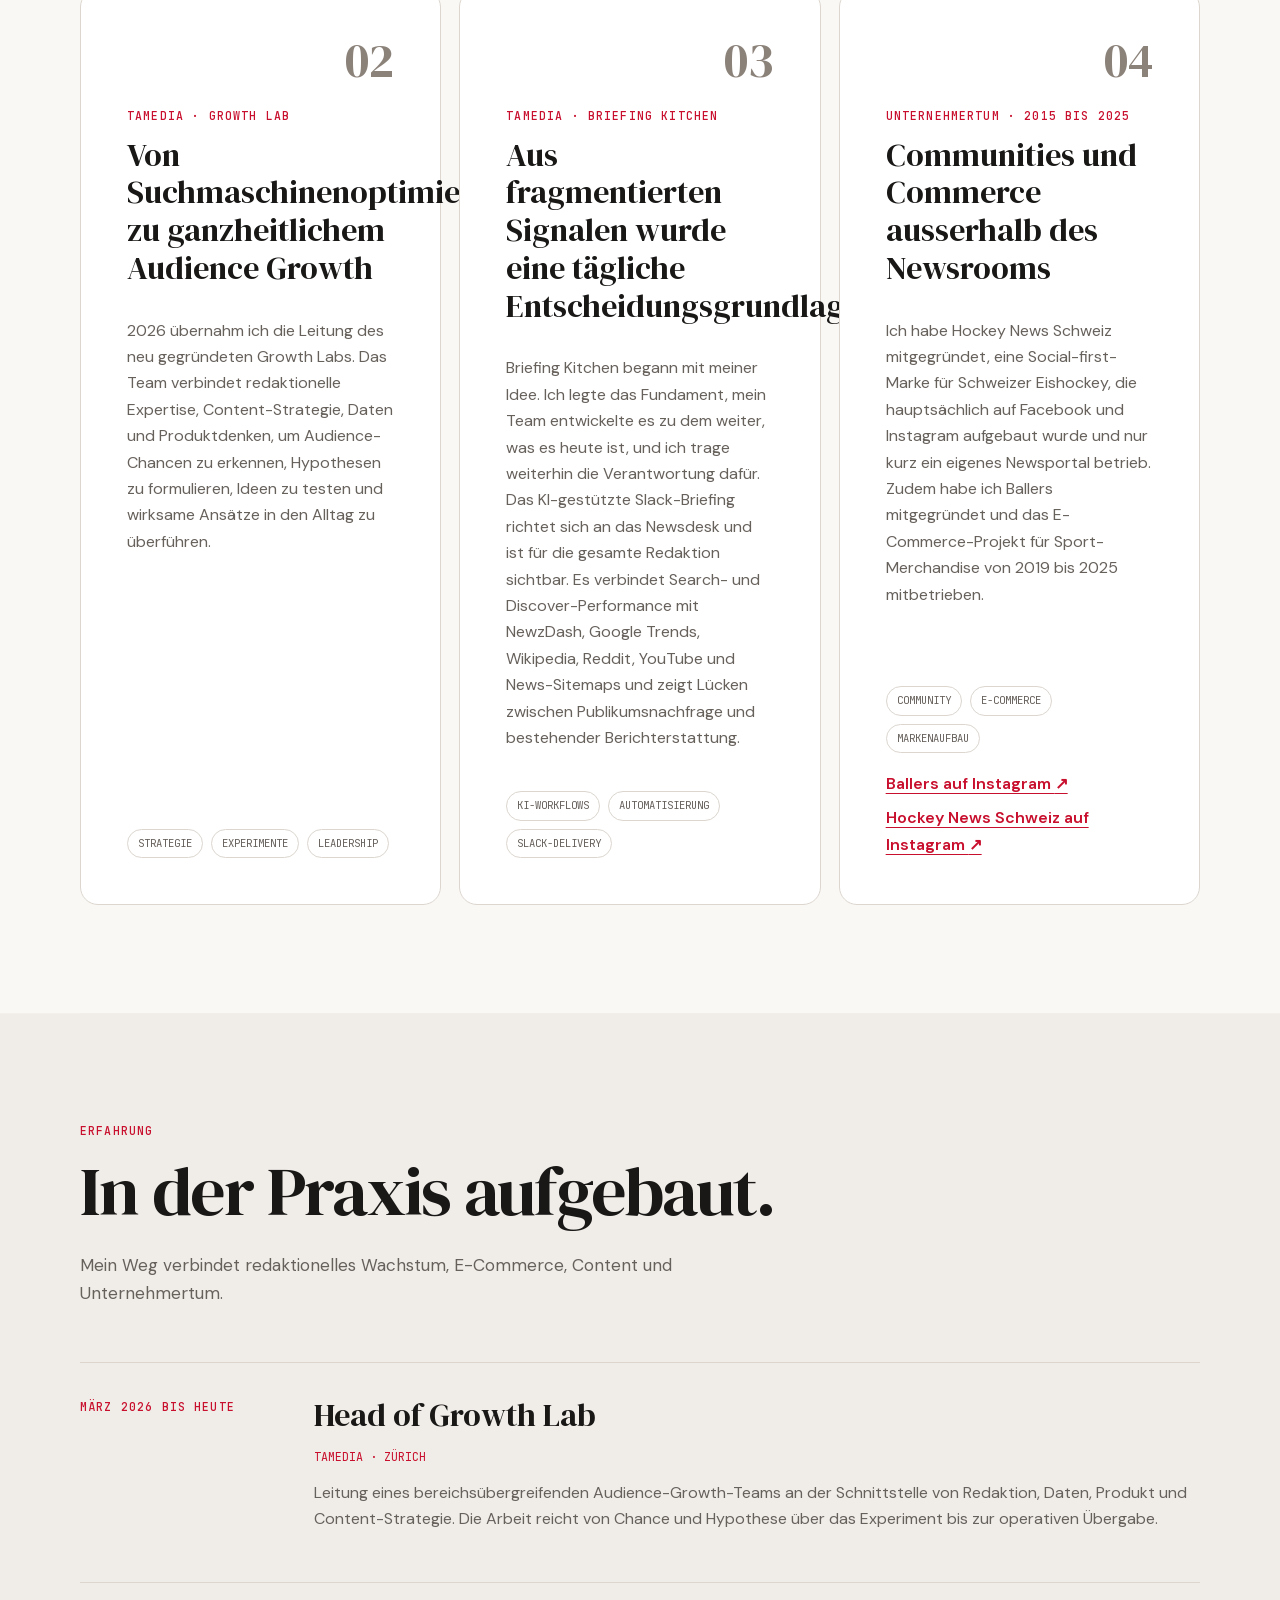
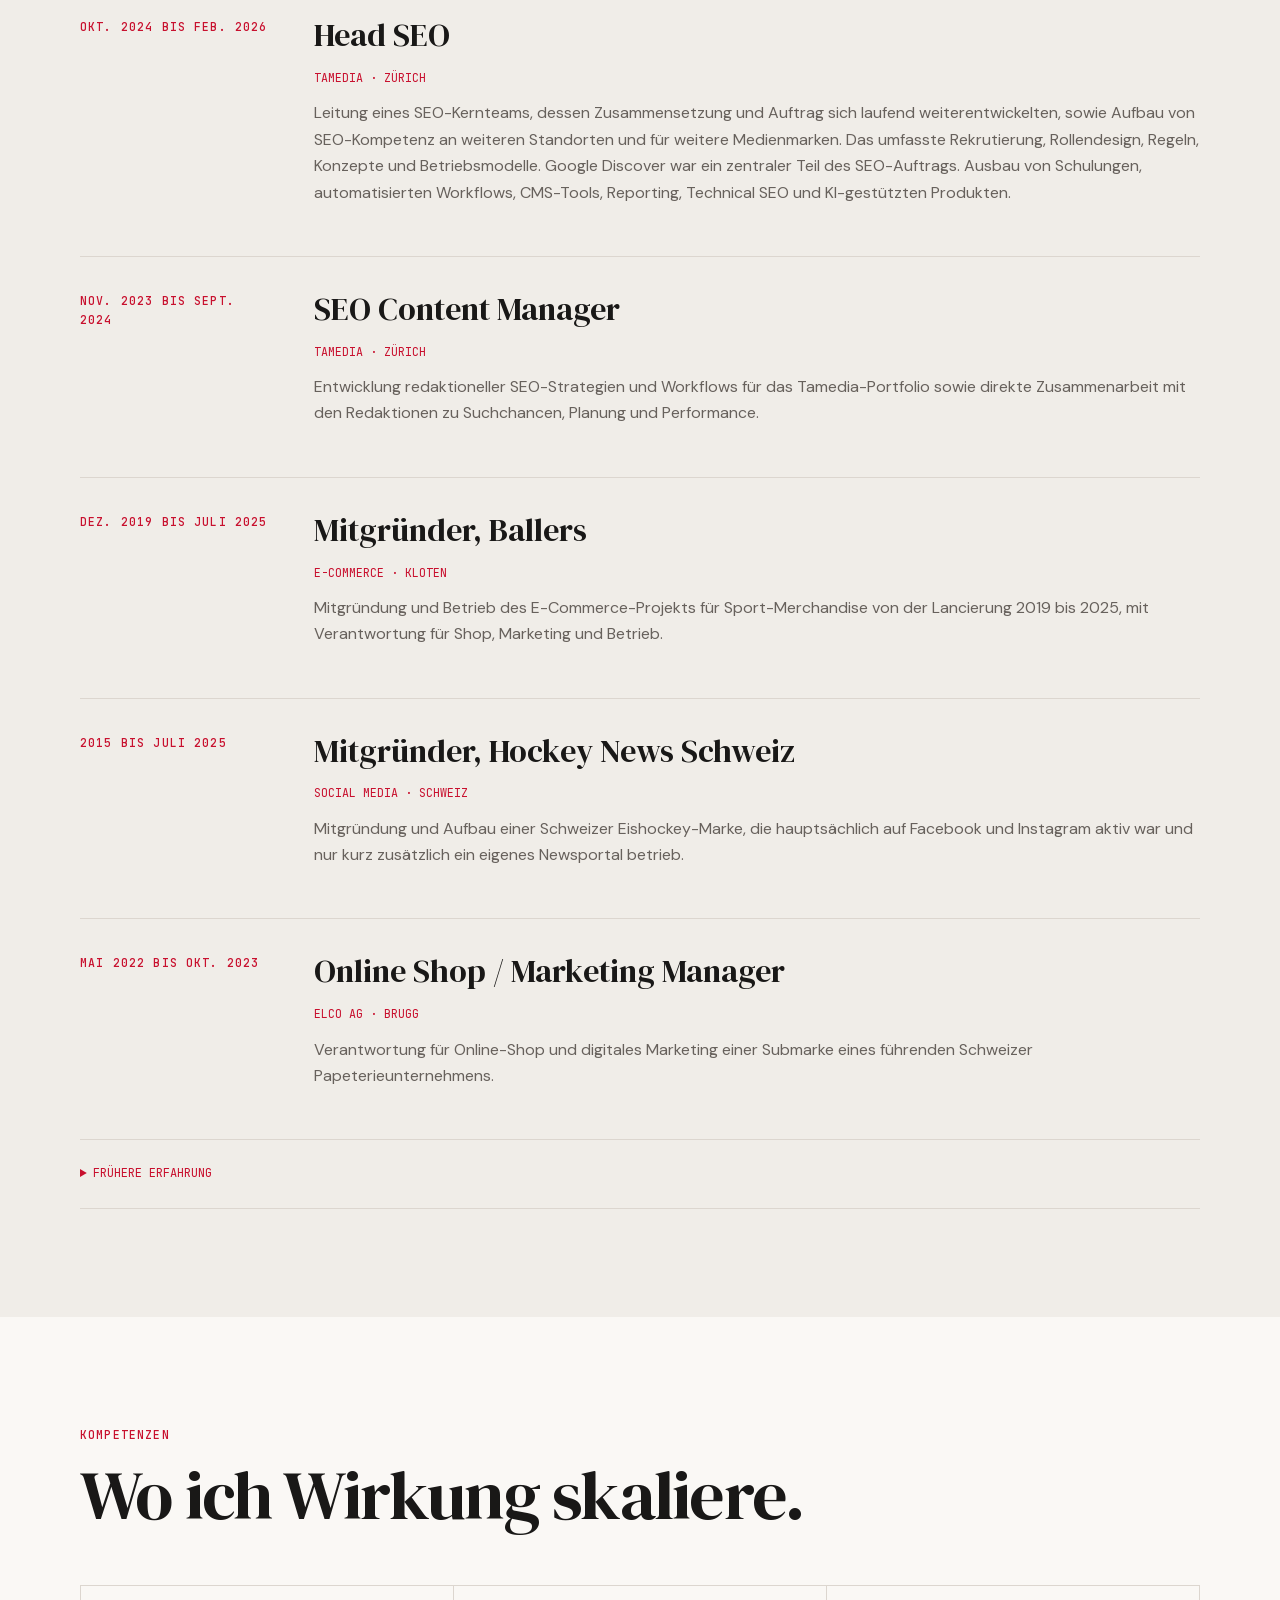
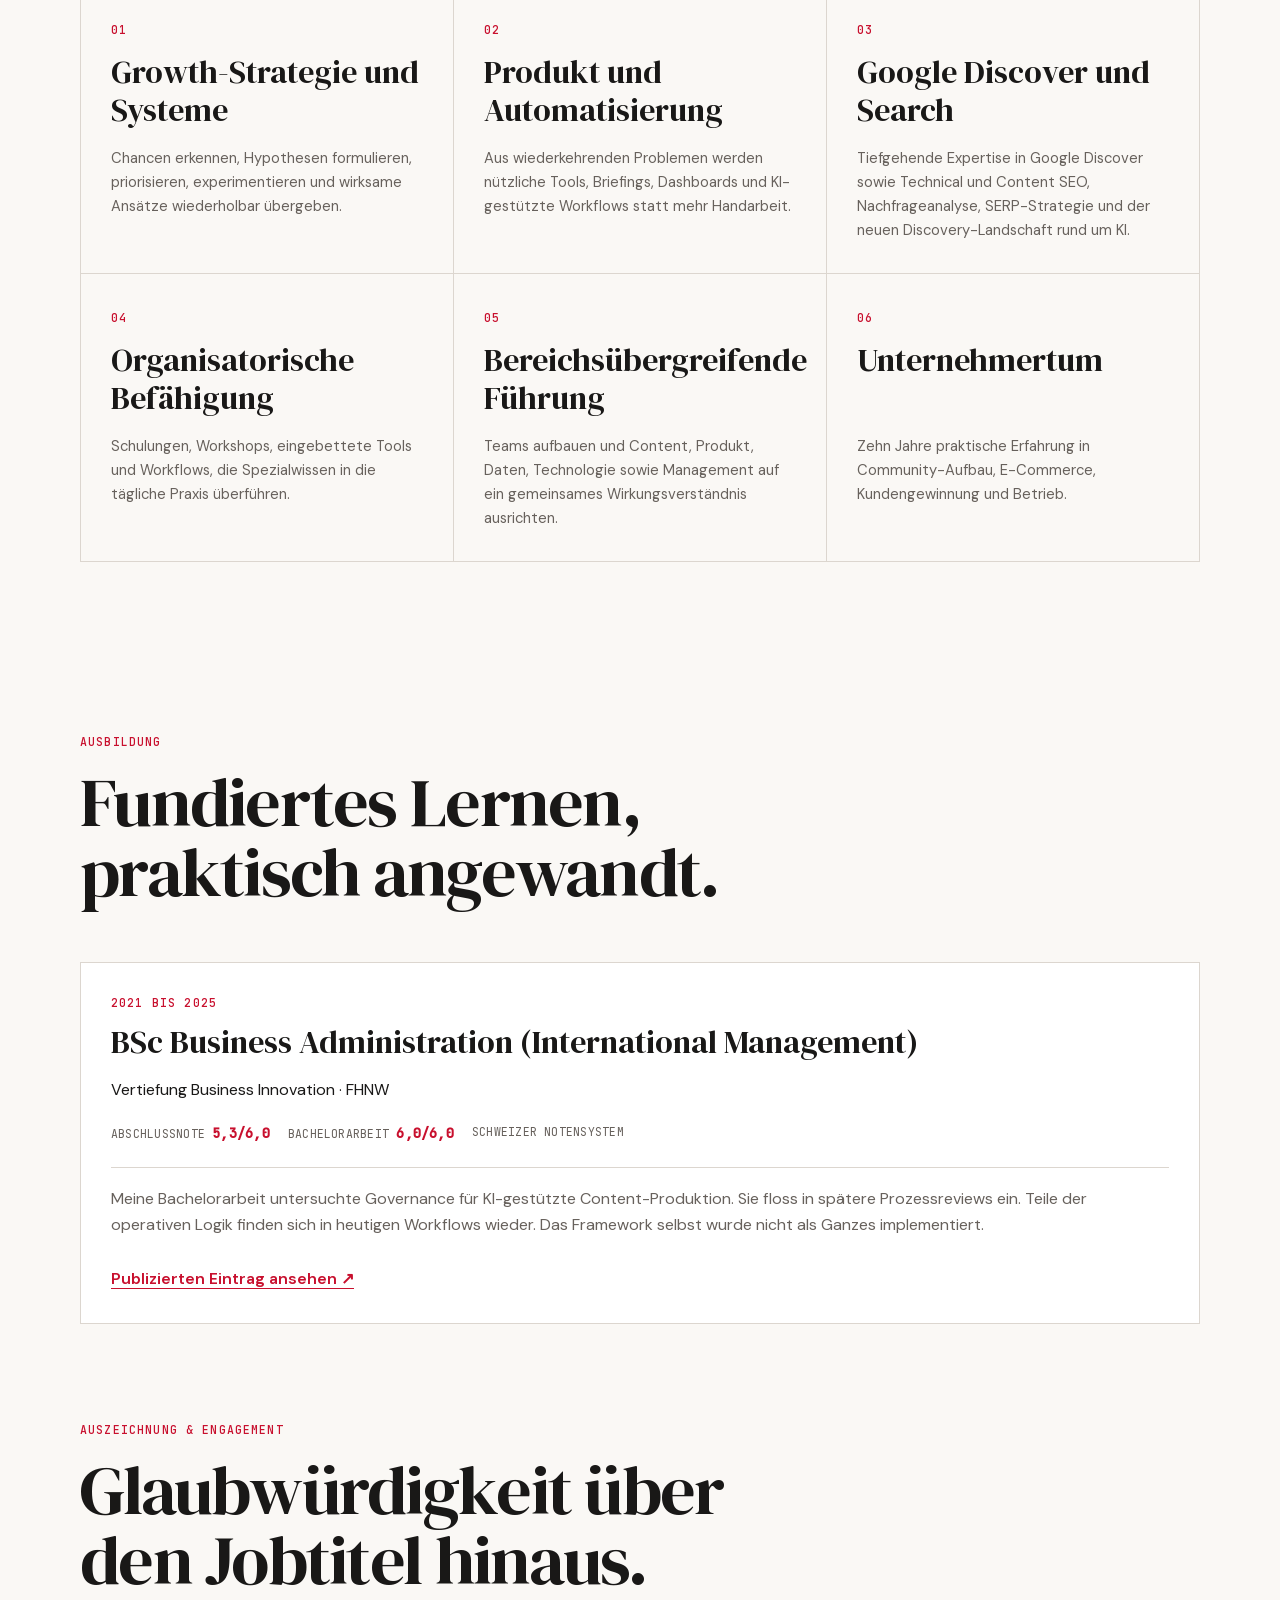
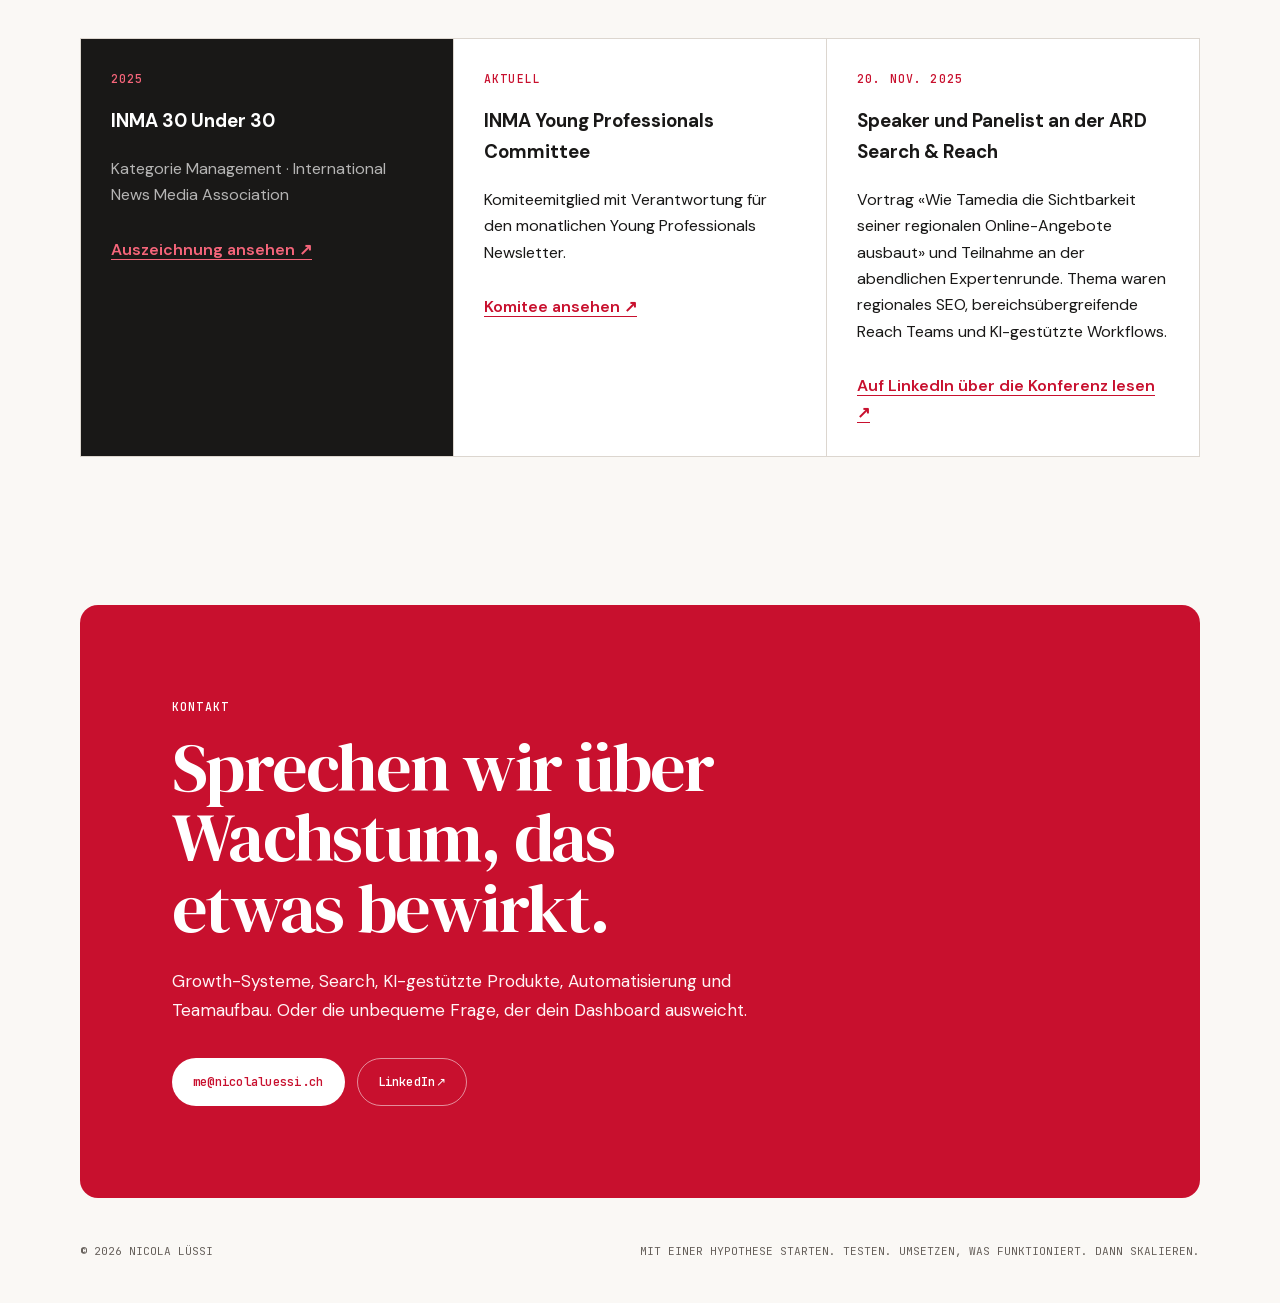
==== commit bdf60350: "Fix portrait crop and aspect ratio" ====
--- a/de/index.html
+++ b/de/index.html
@@ -68,7 +68,7 @@
           "@type": "ImageObject",
           "url": "https://nicolaluessi.ch/nicola-luessi-portrait-800.webp",
           "width": 800,
-          "height": 1000,
+          "height": 800,
           "caption": "Porträt von Nicola Lüssi"
         },
         "jobTitle": "Head of Growth Lab",
@@ -178,7 +178,7 @@
             srcset="/nicola-luessi-portrait-400.webp 400w, /nicola-luessi-portrait-800.webp 800w"
             sizes="(max-width: 680px) calc(100vw - 48px), (max-width: 920px) 430px, 330px"
             width="800"
-            height="1000"
+            height="800"
             alt="Porträt von Nicola Lüssi"
             decoding="async">
         </picture>
--- a/css/style.css
+++ b/css/style.css
@@ -297,8 +297,10 @@
 }
 
 .portrait-card > picture > img {
+  display: block;
   width: 100%;
-  aspect-ratio: 4 / 5;
+  height: auto;
+  aspect-ratio: 1;
   object-fit: cover;
 }
 
